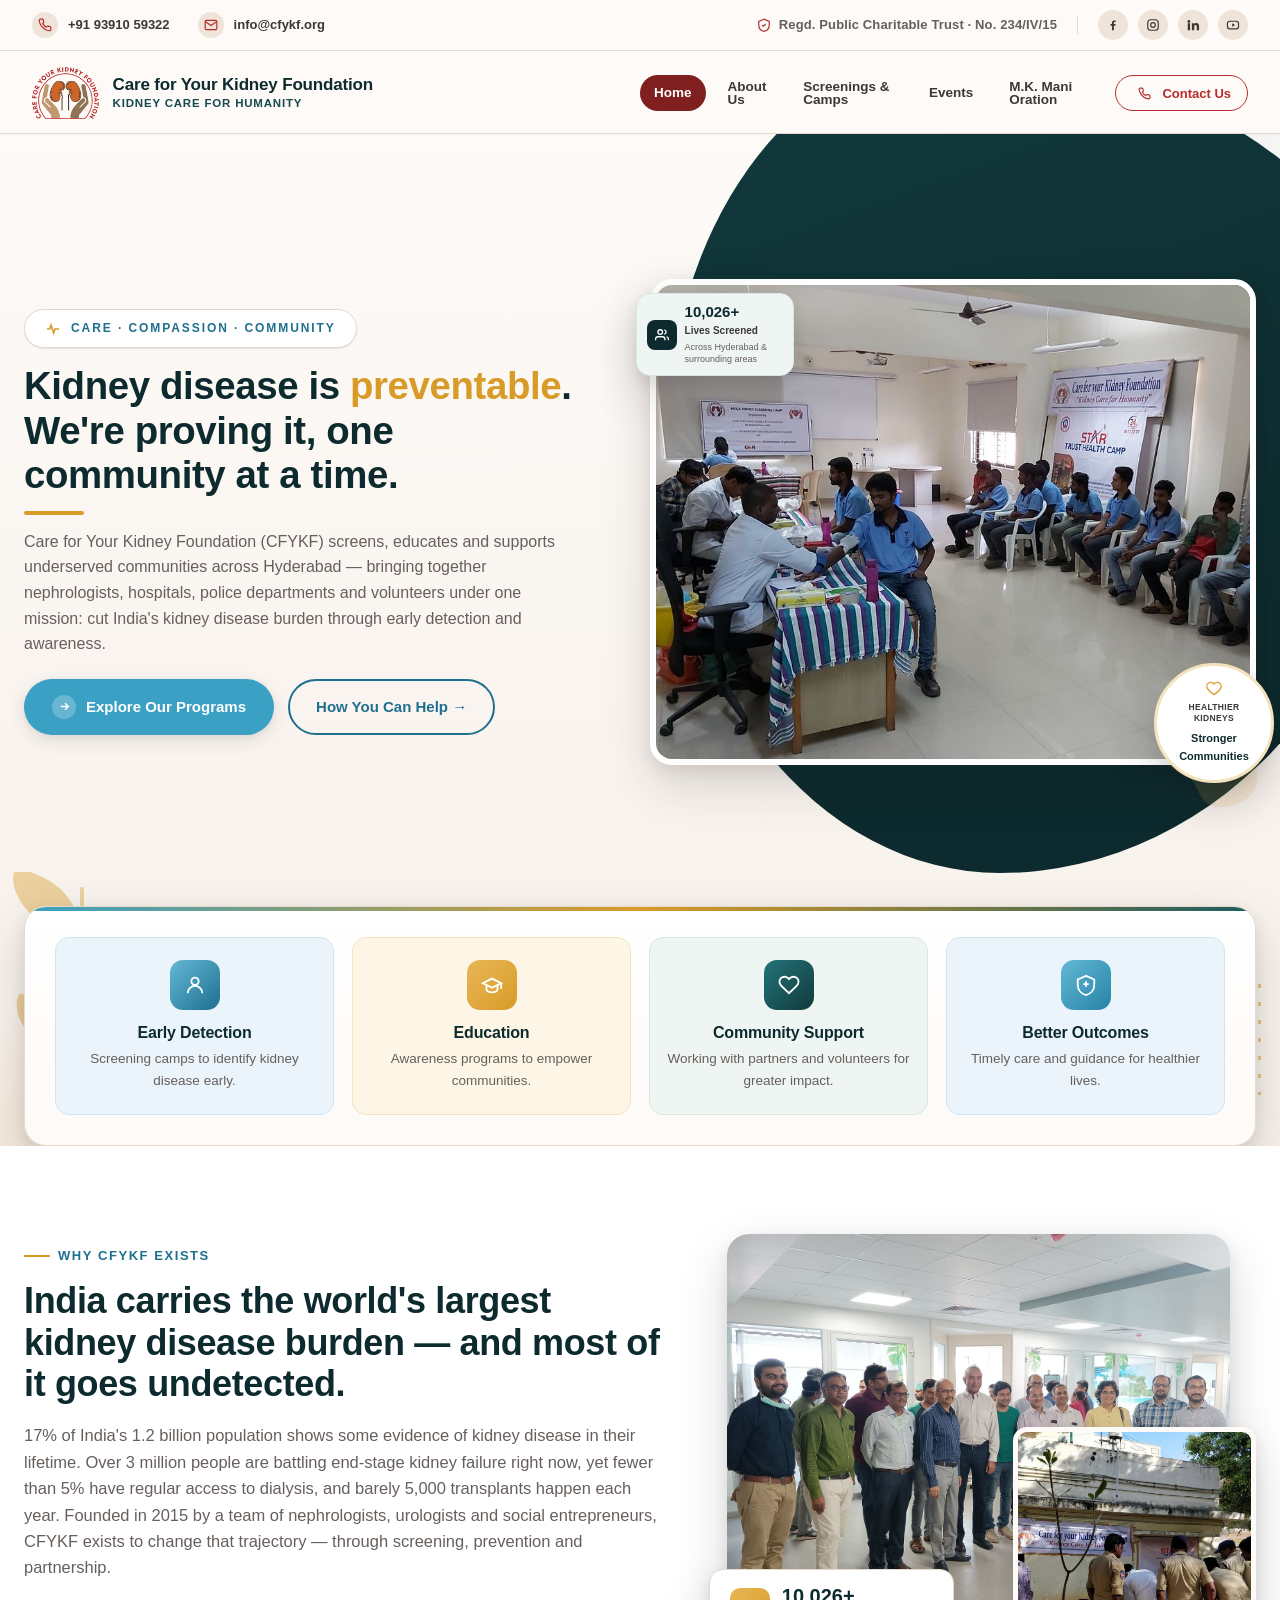
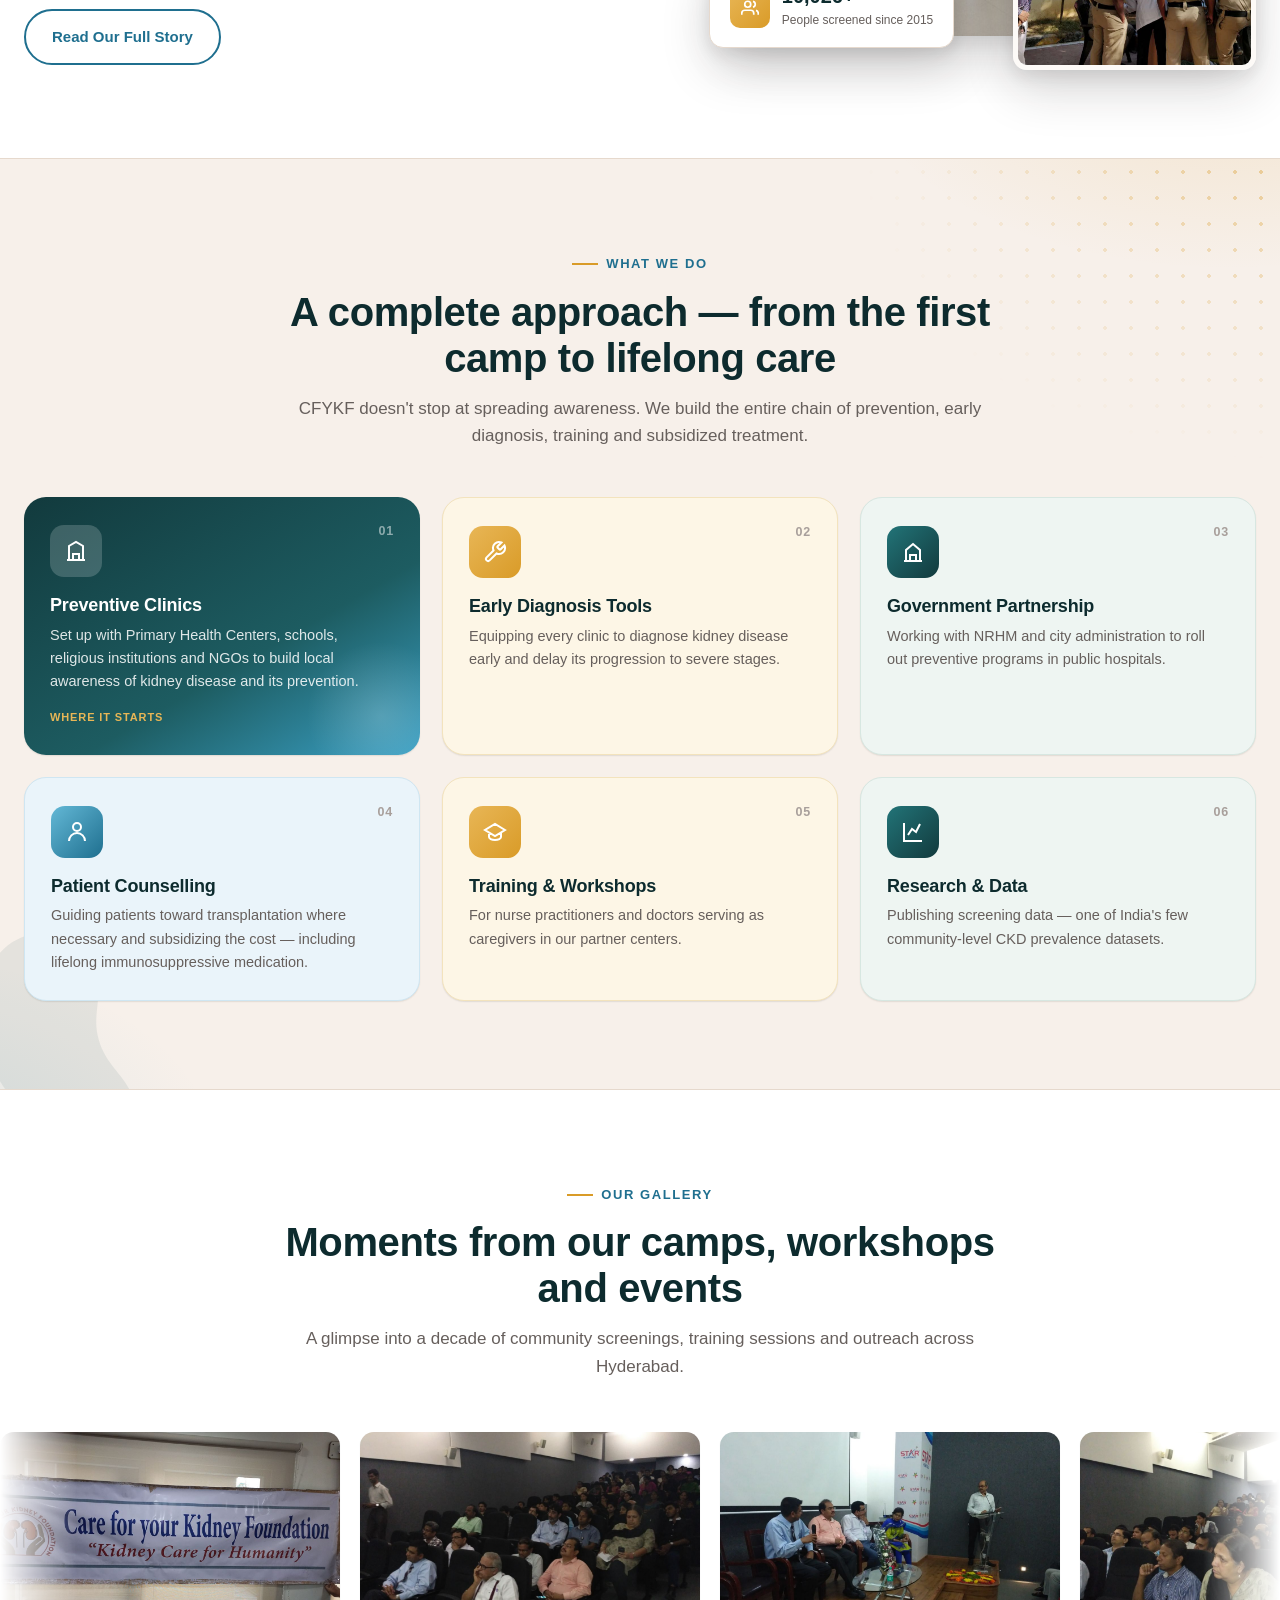
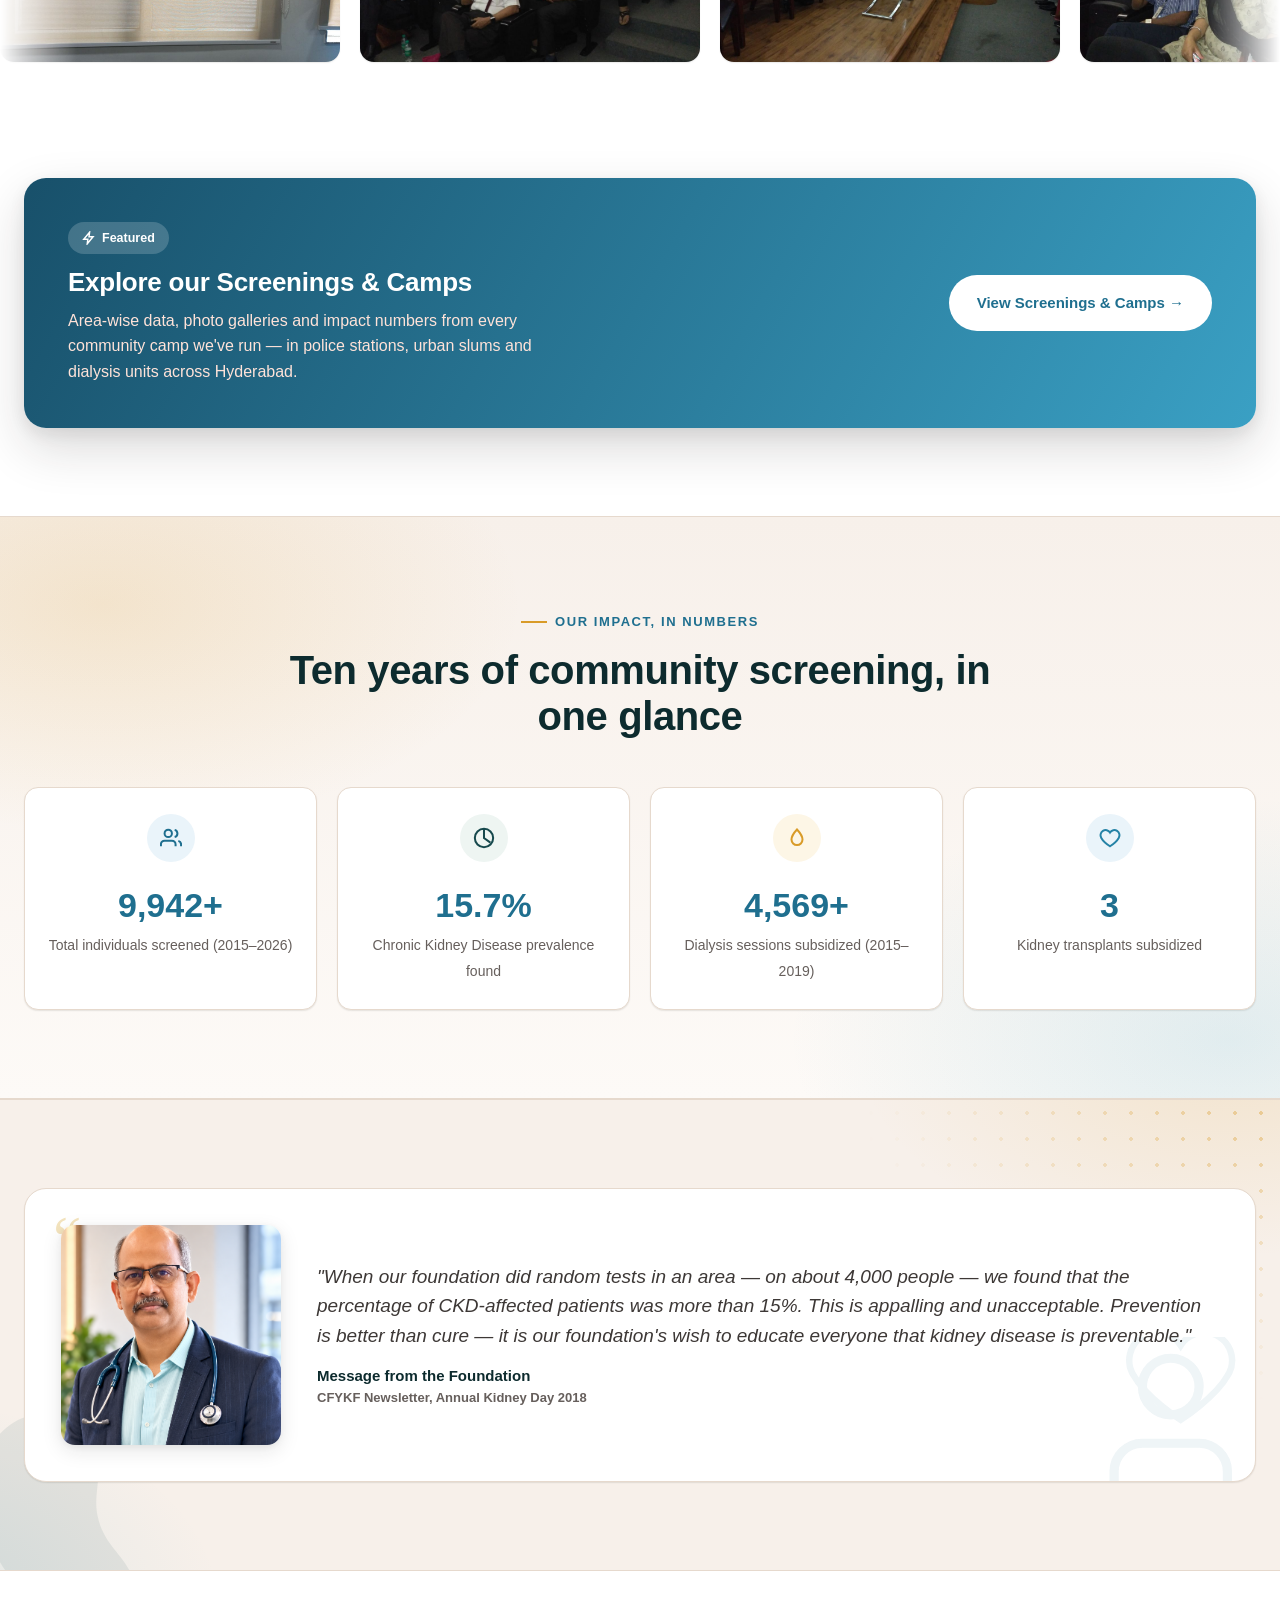
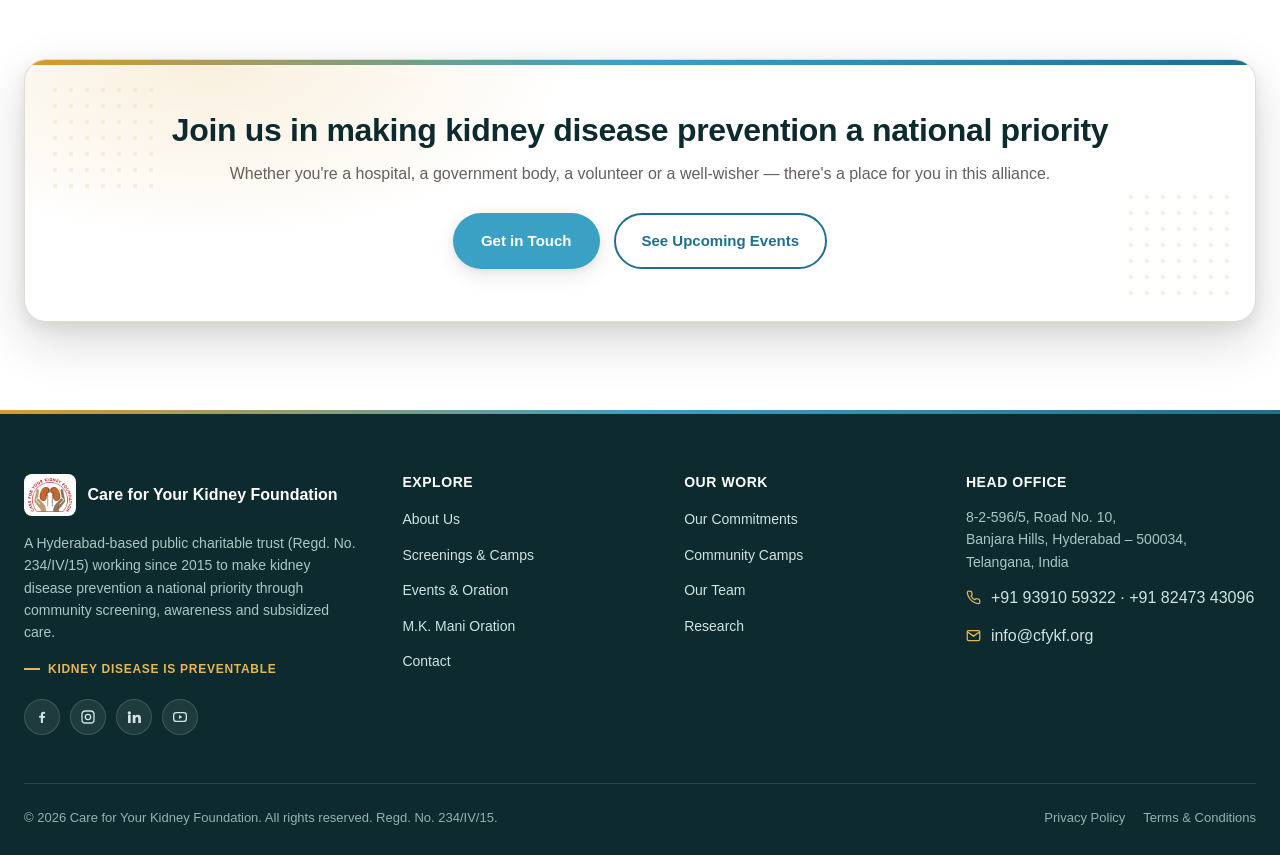
==== index.html @ 63e0041d "first commit" ====
<!doctype html>
<html lang="en">
<head>
<meta charset="UTF-8">
<meta name="viewport" content="width=device-width, initial-scale=1.0">
<title>Care for Your Kidney Foundation | Kidney Care for Humanity</title>
<meta name="description" content="Care for Your Kidney Foundation (CFYKF) is a Hyderabad-based charitable trust working since 2015 to prevent kidney disease through community screening, awareness and subsidized treatment.">
<link rel="icon" href="assets/images/shared/logo.png">
<link rel="stylesheet" href="css/styles.css">
</head>
<body>

<div class="header-topbar">
  <div class="topbar-wrap">
    <div class="htb-contacts">
      <a href="tel:+919391059322"><span class="htb-ic"><svg viewBox="0 0 24 24" fill="none" stroke="currentColor" stroke-width="2"><path d="M22 16.9v3a2 2 0 0 1-2.2 2 19.8 19.8 0 0 1-8.6-3.1 19.5 19.5 0 0 1-6-6 19.8 19.8 0 0 1-3.1-8.6A2 2 0 0 1 4.1 2h3a2 2 0 0 1 2 1.7c.1.9.3 1.8.6 2.7a2 2 0 0 1-.5 2.1L8 9.7a16 16 0 0 0 6 6l1.2-1.2a2 2 0 0 1 2.1-.5c.9.3 1.8.5 2.7.6a2 2 0 0 1 1.7 2Z"/></svg></span><span>+91 93910 59322</span></a>
      <a href="mailto:info@cfykf.org"><span class="htb-ic"><svg viewBox="0 0 24 24" fill="none" stroke="currentColor" stroke-width="2"><rect x="2" y="4" width="20" height="16" rx="2"/><path d="m22 6-10 7L2 6"/></svg></span><span>info@cfykf.org</span></a>
    </div>
    <div class="htb-right">
      <span class="htb-badge"><svg viewBox="0 0 24 24" fill="none" stroke="currentColor" stroke-width="2"><path d="M12 2 3 6v6c0 5.5 3.8 9.7 9 11 5.2-1.3 9-5.5 9-11V6l-9-4Z"/><path d="m9 12 2 2 4-4"/></svg>Regd. Public Charitable Trust · No. 234/IV/15</span>
      <div class="htb-divider"></div>
      <div class="htb-social">
        <a href="#" aria-label="Facebook"><svg viewBox="0 0 24 24" fill="currentColor"><path d="M13.5 21v-7.6h2.6l.4-3h-3v-1.9c0-.87.24-1.46 1.5-1.46h1.6V4.35A21 21 0 0 0 14 4.2c-2.2 0-3.7 1.34-3.7 3.8v2.1H7.7v3h2.6V21h3.2Z"/></svg></a>
        <a href="#" aria-label="Instagram"><svg viewBox="0 0 24 24" fill="none" stroke="currentColor" stroke-width="2"><rect x="3" y="3" width="18" height="18" rx="5"/><circle cx="12" cy="12" r="4"/><path d="M17.5 6.5h.01"/></svg></a>
        <a href="#" aria-label="LinkedIn"><svg viewBox="0 0 24 24" fill="currentColor"><path d="M4.98 3.5a2.5 2.5 0 1 0 0 5 2.5 2.5 0 0 0 0-5ZM3 9h4v12H3zM10 9h3.8v1.7h.05c.53-1 1.83-2 3.77-2 4.03 0 4.78 2.5 4.78 5.8V21h-4v-5.9c0-1.4 0-3.2-1.97-3.2s-2.27 1.5-2.27 3.1V21h-4z"/></svg></a>
        <a href="#" aria-label="YouTube"><svg viewBox="0 0 24 24" fill="none" stroke="currentColor" stroke-width="2"><rect x="2.5" y="5.5" width="19" height="13" rx="4"/><path d="m10.5 9 5 3-5 3Z" fill="currentColor" stroke="none"/></svg></a>
      </div>
    </div>
  </div>
</div>

<header class="site-header">
  <div class="nav-wrap">
    <a href="index.html" class="brand">
      <img src="assets/images/shared/logo.png" alt="Care for Your Kidney Foundation logo">
      <div class="brand-text"><strong class="brand-full">Care for Your Kidney Foundation</strong><strong class="brand-short">CFYKF</strong><span>Kidney Care for Humanity</span></div>
    </a>
    <div class="nav-menu">
      <nav class="nav-links">
        <a href="index.html" class="active"><svg class="nl-ic" viewBox="0 0 24 24" fill="none" stroke="currentColor" stroke-width="2"><path d="M3 10.5 12 3l9 7.5"/><path d="M5 9.5V20a1 1 0 0 0 1 1h4v-6h4v6h4a1 1 0 0 0 1-1V9.5"/></svg>Home</a>
        <a href="about.html"><svg class="nl-ic" viewBox="0 0 24 24" fill="none" stroke="currentColor" stroke-width="2"><circle cx="12" cy="8" r="4"/><path d="M4 21c0-4.4 3.6-8 8-8s8 3.6 8 8"/></svg>About Us</a>
        <a href="screenings.html"><svg class="nl-ic" viewBox="0 0 24 24" fill="none" stroke="currentColor" stroke-width="2"><path d="M20.8 4.6a5.5 5.5 0 0 0-7.8 0L12 5.6l-1-1a5.5 5.5 0 0 0-7.8 7.8l1 1L12 21l7.8-7.6 1-1a5.5 5.5 0 0 0 0-7.8Z"/></svg>Screenings &amp; Camps</a>
        <a href="events.html"><svg class="nl-ic" viewBox="0 0 24 24" fill="none" stroke="currentColor" stroke-width="2"><rect x="3" y="4.5" width="18" height="17" rx="2"/><path d="M16 2.5v4M8 2.5v4M3 10h18"/></svg>Events</a>
        <a href="honour-oration.html"><svg class="nl-ic" viewBox="0 0 24 24" fill="none" stroke="currentColor" stroke-width="2"><circle cx="12" cy="8" r="6"/><path d="M8.5 13.5 7 22l5-3 5 3-1.5-8.5"/></svg>M.K. Mani Oration</a>
      <a href="contact.html" class="nav-contact-link"><svg class="nl-ic" viewBox="0 0 24 24" fill="none" stroke="currentColor" stroke-width="2"><path d="M22 16.9v3a2 2 0 0 1-2.2 2 19.8 19.8 0 0 1-8.6-3.1 19.5 19.5 0 0 1-6-6 19.8 19.8 0 0 1-3.1-8.6A2 2 0 0 1 4.1 2h3a2 2 0 0 1 2 1.7c.1.9.3 1.8.6 2.7a2 2 0 0 1-.5 2.1L8 9.7a16 16 0 0 0 6 6l1.2-1.2a2 2 0 0 1 2.1-.5c.9.3 1.8.5 2.7.6a2 2 0 0 1 1.7 2Z"/></svg>Contact Us</a>
            
        <div class="nav-links-contact">
          <a href="tel:+919391059322" class="nlc-item">
            <span class="nlc-ic"><svg viewBox="0 0 24 24" fill="none" stroke="currentColor" stroke-width="2"><path d="M22 16.9v3a2 2 0 0 1-2.2 2 19.8 19.8 0 0 1-8.6-3.1 19.5 19.5 0 0 1-6-6 19.8 19.8 0 0 1-3.1-8.6A2 2 0 0 1 4.1 2h3a2 2 0 0 1 2 1.7c.1.9.3 1.8.6 2.7a2 2 0 0 1-.5 2.1L8 9.7a16 16 0 0 0 6 6l1.2-1.2a2 2 0 0 1 2.1-.5c.9.3 1.8.5 2.7.6a2 2 0 0 1 1.7 2Z"/></svg></span>
            <div><b>Call Us</b><span>+91 93910 59322</span></div>
          </a>
          <a href="mailto:info@cfykf.org" class="nlc-item">
            <span class="nlc-ic"><svg viewBox="0 0 24 24" fill="none" stroke="currentColor" stroke-width="2"><rect x="2" y="4" width="20" height="16" rx="2"/><path d="m22 6-10 7L2 6"/></svg></span>
            <div><b>Email Us</b><span>info@cfykf.org</span></div>
          </a>
        </div>
      </nav>
      <div class="nav-cta">
        <a href="contact.html" class="btn btn-outline nav-contact-btn"><span class="btn-ic"><svg viewBox="0 0 24 24" fill="none" stroke="currentColor" stroke-width="2.2"><path d="M22 16.9v3a2 2 0 0 1-2.2 2 19.8 19.8 0 0 1-8.6-3.1 19.5 19.5 0 0 1-6-6 19.8 19.8 0 0 1-3.1-8.6A2 2 0 0 1 4.1 2h3a2 2 0 0 1 2 1.7c.1.9.3 1.8.6 2.7a2 2 0 0 1-.5 2.1L8 9.7a16 16 0 0 0 6 6l1.2-1.2a2 2 0 0 1 2.1-.5c.9.3 1.8.5 2.7.6a2 2 0 0 1 1.7 2Z"/></svg></span>Contact Us</a>
        <button class="nav-toggle" aria-label="Menu" aria-expanded="false"><span></span><span></span><span></span></button>
      </div>
    </div>
  </div>
</header>

<section class="hero2">
  <div class="hero2-blob" aria-hidden="true">
    <svg class="kidney-wm" viewBox="0 0 24 24" fill="currentColor"><path d="M9 21c-3-1-5-4.5-5-9 0-5 3-8 6-8s5 2 5 5c0 2-1 3-1 5 0 3 2 4 2 7 0 2-2 3-4 3s-2-2-3-3Z"/></svg>
  </div>
  <div class="hero2-dots dots-bottom" aria-hidden="true"></div>
  <svg class="hero2-leaf" viewBox="0 0 100 160" fill="none" stroke="currentColor" stroke-width="2" aria-hidden="true">
    <path d="M50 155 C50 105 50 60 50 8"/>
    <path d="M50 38 C20 28 10 8 15 -2 C40 3 50 18 50 38Z" fill="currentColor" stroke="none"/>
    <path d="M50 68 C80 58 90 38 85 28 C60 33 50 48 50 68Z" fill="currentColor" stroke="none"/>
    <path d="M50 100 C20 92 12 74 17 64 C42 68 50 82 50 100Z" fill="currentColor" stroke="none"/>
  </svg>
  <div class="container">
    <div class="hero2-grid reveal">
      <div>
        <span class="hero-badge-light"><svg class="hbl-ic" viewBox="0 0 24 24" fill="none" stroke="currentColor" stroke-width="2.4"><path d="M3 12h4l2-6 4 12 2-6h6"/></svg>Care · Compassion · Community</span>
        <h1>Kidney disease is <em>preventable</em>. We're proving it, one community at a time.</h1>
        <span class="h1-accent"></span>
        <p class="lead">Care for Your Kidney Foundation (CFYKF) screens, educates and supports underserved communities across Hyderabad — bringing together nephrologists, hospitals, police departments and volunteers under one mission: cut India's kidney disease burden through early detection and awareness.</p>
        <div class="hero-actions">
          <a href="about.html" class="btn btn-primary"><span class="btn-ic"><svg viewBox="0 0 24 24" fill="none" stroke="currentColor" stroke-width="2.6"><path d="M5 12h14M13 6l6 6-6 6"/></svg></span>Explore Our Programs</a>
          <a href="screenings.html" class="btn btn-outline">How You Can Help →</a>
        </div>
      </div>
      <div class="hero2-photo-wrap">
        <div class="hero2-photo" data-fade-slider>
          <img class="fade-slide active" src="assets/images/screenings_tab-police/camp-police-07.jpg" alt="Dr. Rajasekara Chakravarthi at a CFYKF police station screening camp">
          <img class="fade-slide" src="assets/images/screenings_tab-public/camp-public-01.jpg" alt="Participants queued at a CFYKF mega kidney screening camp">
          <img class="fade-slide" src="assets/images/screenings_tab-police/camp-police-08.jpg" alt="Dr. Rajasekara Chakravarthi at a CFYKF police station screening camp">
          <!-- <img class="fade-slide" src="assets/images/index_hero/chakravarthi-conclave-podium.jpg" alt="Dr. Rajasekara Chakravarthi speaking at a dialysis learning conclave"> -->
          <img class="fade-slide" src="assets/images/screenings_tab-police/camp-police-09.jpg" alt="CFYKF kidney screening camp for police personnel">
          <img class="fade-slide" src="assets/images/screenings_tab-dialysis/camp-dialysis-08.jpg" alt="Dr. Rajasekara Chakravarthi leading a CFYKF patient education session">
          <img class="fade-slide" src="assets/images/screenings_tab-police/camp-police-05.jpg" alt="CFYKF kidney screening camp at a Hyderabad police station">
          <img class="fade-slide" src="assets/images/index_hero/chakravarthi-conclave-felicitation.jpg" alt="Dr. Rajasekara Chakravarthi being felicitated at a dialysis learning conclave">
          <img class="fade-slide" src="assets/images/about_team/Chakravarthi_Image.png" alt="Dr. Rajasekara Chakravarthi addressing guests from the CFYKF welcome podium">
          <img class="fade-slide" src="assets/images/about_team/cfykf.png" alt="Care for Your Kidney Foundation branding on stage, “Kidney Care for Humanity”">
          <img class="fade-slide" src="assets/images/screenings_tab-public/program-screening-1.jpg" alt="Blood sample collection at a CFYKF screening camp">
          <img class="fade-slide" src="assets/images/index_hero/screrning_1.png" alt="Blood sample collection at a CFYKF screening camp">
        
        </div>
        <div class="hero-photo-stat tint">
          <div class="ico"><svg viewBox="0 0 24 24" fill="none" stroke="currentColor" stroke-width="2.2"><path d="M17 21v-2a4 4 0 0 0-4-4H5a4 4 0 0 0-4 4v2"/><circle cx="9" cy="7" r="4"/><path d="M23 21v-2a4 4 0 0 0-3-3.87M16 3.13a4 4 0 0 1 0 7.75"/></svg></div>
          <div>
            <b data-count="10026" data-suffix="+">10,026+</b>
            <span>Lives Screened</span>
            <small>Across Hyderabad &amp; surrounding areas</small>
          </div>
        </div>
        <div class="hero-photo-badge boxed">
          <svg viewBox="0 0 24 24" fill="none" stroke="currentColor" stroke-width="1.8"><path d="M12 21s-7-4.5-9.5-9A5.5 5.5 0 0 1 12 6a5.5 5.5 0 0 1 9.5 6c-2.5 4.5-9.5 9-9.5 9Z"/></svg>
          <span>Healthier Kidneys</span>
          <strong>Stronger Communities</strong>
        </div>
      </div>
    </div>
    <div class="hero-feature-panel reveal">
      <div class="hfp-item tint-rose">
        <div class="ic wash-a"><svg viewBox="0 0 24 24" fill="none" stroke="currentColor" stroke-width="2"><circle cx="12" cy="8" r="4"/><path d="M4 21c0-4.4 3.6-8 8-8s8 3.6 8 8"/></svg></div>
        <h4>Early Detection</h4>
        <p>Screening camps to identify kidney disease early.</p>
      </div>
      <div class="hfp-item tint-gold">
        <div class="ic wash-b"><svg viewBox="0 0 24 24" fill="none" stroke="currentColor" stroke-width="2"><path d="M22 10 12 5 2 10l10 5 10-5Z"/><path d="M6 12v5c0 1.5 2.5 3 6 3s6-1.5 6-3v-5M22 10v6"/></svg></div>
        <h4>Education</h4>
        <p>Awareness programs to empower communities.</p>
      </div>
      <div class="hfp-item tint-sage">
        <div class="ic wash-c"><svg viewBox="0 0 24 24" fill="none" stroke="currentColor" stroke-width="2"><path d="M20.8 4.6a5.5 5.5 0 0 0-7.8 0L12 5.6l-1-1a5.5 5.5 0 0 0-7.8 7.8l1 1L12 21l7.8-7.6 1-1a5.5 5.5 0 0 0 0-7.8Z"/></svg></div>
        <h4>Community Support</h4>
        <p>Working with partners and volunteers for greater impact.</p>
      </div>
      <div class="hfp-item tint-rose">
        <div class="ic wash-d"><svg viewBox="0 0 24 24" fill="none" stroke="currentColor" stroke-width="2"><path d="M12 2 3 6v6c0 5.5 3.8 9.7 9 11 5.2-1.3 9-5.5 9-11V6l-9-4Z"/><path d="M12 8v6M9 11h6"/></svg></div>
        <h4>Better Outcomes</h4>
        <p>Timely care and guidance for healthier lives.</p>
      </div>
    </div>
  </div>
</section>

<section class="bg-paper">
  <div class="container">
    <div class="two-col reveal">
      <div>
        <div class="eyebrow">Why CFYKF exists</div>
        <h2 style="font-size:clamp(26px,3.2vw,36px);color:var(--teal-900);">India carries the world's largest kidney disease burden — and most of it goes undetected.</h2>
        <p style="margin-top:18px;font-size:16.5px;color:var(--ink-500);">17% of India's 1.2 billion population shows some evidence of kidney disease in their lifetime. Over 3 million people are battling end-stage kidney failure right now, yet fewer than 5% have regular access to dialysis, and barely 5,000 transplants happen each year. Founded in 2015 by a team of nephrologists, urologists and social entrepreneurs, CFYKF exists to change that trajectory — through screening, prevention and partnership.</p>
        <div class="hero-actions" style="margin-top:28px;">
          <a href="about.html" class="btn btn-outline">Read Our Full Story</a>
        </div>
      </div>
      <div class="image-stack">
        <div class="is-main"><img src="assets/images/index_about-preview/about-team.jpg" alt="CFYKF trustees, doctors and program staff"></div>
        <div class="is-accent"><img src="assets/images/screenings_tab-public/program-screening-2.jpg" alt="Community screening in progress"></div>
        <div class="is-badge">
          <div class="ico"><svg width="18" height="18" viewBox="0 0 24 24" fill="none" stroke="currentColor" stroke-width="2.3"><path d="M17 21v-2a4 4 0 0 0-4-4H5a4 4 0 0 0-4 4v2"/><circle cx="9" cy="7" r="4"/><path d="M23 21v-2a4 4 0 0 0-3-3.87M16 3.13a4 4 0 0 1 0 7.75"/></svg></div>
          <div><b>10,026+</b><span>People screened since 2015</span></div>
        </div>
      </div>
    </div>
  </div>
</section>

<section class="bg-tint">
  <div class="container">
    <div class="section-head center reveal">
      <div class="eyebrow" style="justify-content:center;">What we do</div>
      <h2>A complete approach — from the first camp to lifelong care</h2>
      <p>CFYKF doesn't stop at spreading awareness. We build the entire chain of prevention, early diagnosis, training and subsidized treatment.</p>
    </div>
    <div class="approach-grid reveal">
      <div class="ap-card featured">
        <span class="ap-num">01</span>
        <div class="icon"><svg viewBox="0 0 24 24" fill="none" stroke="currentColor" stroke-width="2"><path d="M3 21h18M5 21V7l7-4 7 4v14M9 21v-6h6v6"/></svg></div>
        <h3>Preventive Clinics</h3>
        <p>Set up with Primary Health Centers, schools, religious institutions and NGOs to build local awareness of kidney disease and its prevention.</p>
        <span class="ap-tag">Where it starts</span>
      </div>
      <div class="ap-card tint-gold">
        <span class="ap-num">02</span>
        <div class="icon"><svg viewBox="0 0 24 24" fill="none" stroke="currentColor" stroke-width="2"><path d="M14.7 6.3a1 1 0 0 0 0 1.4l1.6 1.6a1 1 0 0 0 1.4 0l3.77-3.77a6 6 0 0 1-7.94 7.94l-6.91 6.91a2.12 2.12 0 0 1-3-3l6.91-6.91a6 6 0 0 1 7.94-7.94Z"/></svg></div>
        <h3>Early Diagnosis Tools</h3>
        <p>Equipping every clinic to diagnose kidney disease early and delay its progression to severe stages.</p>
      </div>
      <div class="ap-card tint-sage">
        <span class="ap-num">03</span>
        <div class="icon"><svg viewBox="0 0 24 24" fill="none" stroke="currentColor" stroke-width="2"><path d="M3 21h18M5 21V10l7-6 7 6v11M9 21v-6h6v6"/></svg></div>
        <h3>Government Partnership</h3>
        <p>Working with NRHM and city administration to roll out preventive programs in public hospitals.</p>
      </div>
      <div class="ap-card tint-rose">
        <span class="ap-num">04</span>
        <div class="icon"><svg viewBox="0 0 24 24" fill="none" stroke="currentColor" stroke-width="2"><path d="M20 21a8 8 0 1 0-16 0M12 11a4 4 0 1 0 0-8 4 4 0 0 0 0 8Z"/></svg></div>
        <h3>Patient Counselling</h3>
        <p>Guiding patients toward transplantation where necessary and subsidizing the cost — including lifelong immunosuppressive medication.</p>
      </div>
      <div class="ap-card tint-gold">
        <span class="ap-num">05</span>
        <div class="icon"><svg viewBox="0 0 24 24" fill="none" stroke="currentColor" stroke-width="2"><path d="m22 10-10-6L2 10l10 6 10-6Z M6 12v5c0 1.5 2.5 3 6 3s6-1.5 6-3v-5"/></svg></div>
        <h3>Training &amp; Workshops</h3>
        <p>For nurse practitioners and doctors serving as caregivers in our partner centers.</p>
      </div>
      <div class="ap-card tint-sage">
        <span class="ap-num">06</span>
        <div class="icon"><svg viewBox="0 0 24 24" fill="none" stroke="currentColor" stroke-width="2"><path d="M3 3v18h18M7 15l4-6 4 3 4-8"/></svg></div>
        <h3>Research &amp; Data</h3>
        <p>Publishing screening data — one of India's few community-level CKD prevalence datasets.</p>
      </div>
    </div>
  </div>
</section>

<section class="bg-paper gallery-marquee-section">
  <div class="container reveal">
    <div class="section-head center">
      <div class="eyebrow" style="justify-content:center;">Our gallery</div>
      <h2>Moments from our camps, workshops and events</h2>
      <p>A glimpse into a decade of community screenings, training sessions and outreach across Hyderabad.</p>
    </div>
  </div>
  <div class="gallery-marquee" aria-label="Photo gallery">
    <div class="gallery-track">
      <a href="assets/images/index_gallery/gallery-01.jpg" data-lightbox><img src="assets/images/index_gallery/gallery-01.jpg" alt="CFYKF community outreach moment" loading="lazy"></a>
      <a href="assets/images/index_gallery/gallery-02.jpg" data-lightbox><img src="assets/images/index_gallery/gallery-02.jpg" alt="CFYKF community outreach moment" loading="lazy"></a>
      <a href="assets/images/index_gallery/gallery-03.jpg" data-lightbox><img src="assets/images/index_gallery/gallery-03.jpg" alt="CFYKF community outreach moment" loading="lazy"></a>
      <a href="assets/images/index_gallery/gallery-04.jpg" data-lightbox><img src="assets/images/index_gallery/gallery-04.jpg" alt="CFYKF community outreach moment" loading="lazy"></a>
      <!-- <a href="assets/images/index_gallery/gallery-05.jpg" data-lightbox><img src="assets/images/index_gallery/gallery-05.jpg" alt="CFYKF community outreach moment" loading="lazy"></a> -->
      <a href="assets/images/index_gallery/gallery-06.jpg" data-lightbox><img src="assets/images/index_gallery/gallery-06.jpg" alt="CFYKF community outreach moment" loading="lazy"></a>
      <a href="assets/images/index_gallery/gallery-07.jpg" data-lightbox><img src="assets/images/index_gallery/gallery-07.jpg" alt="CFYKF community outreach moment" loading="lazy"></a>
      <a href="assets/images/index_gallery/gallery-08.jpg" data-lightbox><img src="assets/images/index_gallery/gallery-08.jpg" alt="CFYKF community outreach moment" loading="lazy"></a>
      <a href="assets/images/index_gallery/gallery-09.jpg" data-lightbox><img src="assets/images/index_gallery/gallery-09.jpg" alt="CFYKF community outreach moment" loading="lazy"></a>
      <!-- <a href="assets/images/index_gallery/gallery-10.jpg" data-lightbox><img src="assets/images/index_gallery/gallery-10.jpg" alt="CFYKF community outreach moment" loading="lazy"></a> -->
      <a href="assets/images/index_gallery/gallery-11.jpg" data-lightbox><img src="assets/images/index_gallery/gallery-11.jpg" alt="CFYKF community outreach moment" loading="lazy"></a>
      <a href="assets/images/index_gallery/gallery-01.jpg" data-lightbox tabindex="-1" aria-hidden="true"><img src="assets/images/index_gallery/gallery-01.jpg" alt="" loading="lazy"></a>
      <a href="assets/images/index_gallery/gallery-02.jpg" data-lightbox tabindex="-1" aria-hidden="true"><img src="assets/images/index_gallery/gallery-02.jpg" alt="" loading="lazy"></a>
      <a href="assets/images/index_gallery/gallery-03.jpg" data-lightbox tabindex="-1" aria-hidden="true"><img src="assets/images/index_gallery/gallery-03.jpg" alt="" loading="lazy"></a>
      <a href="assets/images/index_gallery/gallery-04.jpg" data-lightbox tabindex="-1" aria-hidden="true"><img src="assets/images/index_gallery/gallery-04.jpg" alt="" loading="lazy"></a>
      <a href="assets/images/index_gallery/gallery-05.jpg" data-lightbox tabindex="-1" aria-hidden="true"><img src="assets/images/index_gallery/gallery-05.jpg" alt="" loading="lazy"></a>
      <a href="assets/images/index_gallery/gallery-06.jpg" data-lightbox tabindex="-1" aria-hidden="true"><img src="assets/images/index_gallery/gallery-06.jpg" alt="" loading="lazy"></a>
      <a href="assets/images/index_gallery/gallery-07.jpg" data-lightbox tabindex="-1" aria-hidden="true"><img src="assets/images/index_gallery/gallery-07.jpg" alt="" loading="lazy"></a>
      <a href="assets/images/index_gallery/gallery-08.jpg" data-lightbox tabindex="-1" aria-hidden="true"><img src="assets/images/index_gallery/gallery-08.jpg" alt="" loading="lazy"></a>
      <a href="assets/images/index_gallery/gallery-09.jpg" data-lightbox tabindex="-1" aria-hidden="true"><img src="assets/images/index_gallery/gallery-09.jpg" alt="" loading="lazy"></a>
      <a href="assets/images/index_gallery/gallery-10.jpg" data-lightbox tabindex="-1" aria-hidden="true"><img src="assets/images/index_gallery/gallery-10.jpg" alt="" loading="lazy"></a>
      <a href="assets/images/index_gallery/gallery-11.jpg" data-lightbox tabindex="-1" aria-hidden="true"><img src="assets/images/index_gallery/gallery-11.jpg" alt="" loading="lazy"></a>
    </div>
  </div>
</section>

<section class="bg-paper">
  <div class="container reveal">
    <div class="highlight-panel">
      <div>
        <span class="badge-gold" style="background:rgba(255,255,255,.18);color:#fff;"><svg width="14" height="14" viewBox="0 0 24 24" fill="none" stroke="currentColor" stroke-width="2.5"><path d="M13 2 3 14h7l-1 8 10-12h-7l1-8Z"/></svg> Featured</span>
        <h3 style="margin-top:14px;">Explore our Screenings &amp; Camps</h3>
        <p>Area-wise data, photo galleries and impact numbers from every community camp we've run — in police stations, urban slums and dialysis units across Hyderabad.</p>
      </div>
      <a href="screenings.html" class="btn" style="background:#fff;color:var(--maroon-700);">View Screenings &amp; Camps →</a>
    </div>
  </div>
</section>

<section class="bg-teal">
  <div class="container">
    <div class="section-head center reveal">
      <div class="eyebrow" style="justify-content:center;">Our impact, in numbers</div>
      <h2>Ten years of community screening, in one glance</h2>
    </div>
    <div class="stat-strip reveal">
      <div class="stat-card">
        <div class="ic wash-a"><svg viewBox="0 0 24 24" fill="none" stroke="currentColor" stroke-width="2.2"><path d="M17 21v-2a4 4 0 0 0-4-4H5a4 4 0 0 0-4 4v2"/><circle cx="9" cy="7" r="4"/><path d="M23 21v-2a4 4 0 0 0-3-3.87M16 3.13a4 4 0 0 1 0 7.75"/></svg></div>
        <b data-count="10026" data-suffix="+">10,026+</b><span>Total individuals screened (2015–2026)</span>
      </div>
      <div class="stat-card">
        <div class="ic wash-c"><svg viewBox="0 0 24 24" fill="none" stroke="currentColor" stroke-width="2.2"><path d="M12 2v10l7 5"/><circle cx="12" cy="12" r="10"/></svg></div>
        <b data-count="15.8" data-decimals="1" data-suffix="%">15.8%</b><span>Chronic Kidney Disease prevalence found</span>
      </div>
      <div class="stat-card">
        <div class="ic wash-b"><svg viewBox="0 0 24 24" fill="none" stroke="currentColor" stroke-width="2.2"><path d="M12 2.7s6 6.4 6 11a6 6 0 1 1-12 0c0-4.6 6-11 6-11Z"/></svg></div>
        <b data-count="4608" data-suffix="+">4,608+</b><span>Dialysis sessions subsidized (2015–2019)</span>
      </div>
      <div class="stat-card">
        <div class="ic wash-d"><svg viewBox="0 0 24 24" fill="none" stroke="currentColor" stroke-width="2.2"><path d="M12 21s-7-4.5-9.5-9A5.5 5.5 0 0 1 12 6a5.5 5.5 0 0 1 9.5 6c-2.5 4.5-9.5 9-9.5 9Z"/></svg></div>
        <b data-count="4" data-suffix="">4</b><span>Kidney transplants subsidized</span>
      </div>
    </div>
  </div>
</section>

<section class="bg-tint">
  <div class="container reveal">
    <div class="quote-block">
      <span class="qmark">&ldquo;</span>
      <svg class="wm" viewBox="0 0 24 24" fill="none" stroke="currentColor" stroke-width="1.3"><path d="M17 21v-2a4 4 0 0 0-4-4H5a4 4 0 0 0-4 4v2"/><circle cx="9" cy="7" r="4"/><path d="M12 21s-7-4.5-9.5-9A5.5 5.5 0 0 1 12 6a5.5 5.5 0 0 1 9.5 6c-2.5 4.5-9.5 9-9.5 9Z" transform="translate(2,-3) scale(0.7)"/></svg>
      <div class="qava"><img src="assets/images/about_team/chakravarthi.png" alt="Dr. Rajasekara Chakravarthi M" style="object-position:center 20%;"></div>
      <div>
        <blockquote>"When our foundation did random tests in an area — on about 4,000 people — we found that the percentage of CKD-affected patients was more than 15%. This is appalling and unacceptable. Prevention is better than cure — it is our foundation's wish to educate everyone that kidney disease is preventable."</blockquote>
        <div class="who">Message from the Foundation <span>CFYKF Newsletter, Annual Kidney Day 2018</span></div>
      </div>
    </div>
  </div>
</section>

<section class="bg-paper">
  <div class="container reveal">
    <div class="cta-band">
      <div class="wm-dots tl"></div>
      <div class="wm-dots br"></div>
      <h2>Join us in making kidney disease prevention a national priority</h2>
      <p>Whether you're a hospital, a government body, a volunteer or a well-wisher — there's a place for you in this alliance.</p>
      <div class="hero-actions">
        <a href="contact.html" class="btn btn-primary">Get in Touch</a>
        <a href="events.html" class="btn btn-ghost">See Upcoming Events</a>
      </div>
    </div>
  </div>
</section>

<footer class="site-footer">
  <div class="container">
    <div class="footer-grid reveal">
      <div>
        <div class="footer-brand"><img src="assets/images/shared/logo.png" alt="logo"><strong>Care for Your Kidney Foundation</strong></div>
        <p>A Hyderabad-based public charitable trust (Regd. No. 234/IV/15) working since 2015 to make kidney disease prevention a national priority through community screening, awareness and subsidized care.</p>
        <div class="footer-tagline">Kidney Disease is Preventable</div>
        <div class="footer-social">
          <a href="#" aria-label="Facebook"><svg viewBox="0 0 24 24" fill="currentColor"><path d="M13.5 21v-7.6h2.6l.4-3h-3v-1.9c0-.87.24-1.46 1.5-1.46h1.6V4.35A21 21 0 0 0 14 4.2c-2.2 0-3.7 1.34-3.7 3.8v2.1H7.7v3h2.6V21h3.2Z"/></svg></a>
          <a href="#" aria-label="Instagram"><svg viewBox="0 0 24 24" fill="none" stroke="currentColor" stroke-width="2"><rect x="3" y="3" width="18" height="18" rx="5"/><circle cx="12" cy="12" r="4"/><path d="M17.5 6.5h.01"/></svg></a>
          <a href="#" aria-label="LinkedIn"><svg viewBox="0 0 24 24" fill="currentColor"><path d="M4.98 3.5a2.5 2.5 0 1 0 0 5 2.5 2.5 0 0 0 0-5ZM3 9h4v12H3zM10 9h3.8v1.7h.05c.53-1 1.83-2 3.77-2 4.03 0 4.78 2.5 4.78 5.8V21h-4v-5.9c0-1.4 0-3.2-1.97-3.2s-2.27 1.5-2.27 3.1V21h-4z"/></svg></a>
          <a href="#" aria-label="YouTube"><svg viewBox="0 0 24 24" fill="none" stroke="currentColor" stroke-width="2"><rect x="2.5" y="5.5" width="19" height="13" rx="4"/><path d="m10.5 9 5 3-5 3Z" fill="currentColor" stroke="none"/></svg></a>
        </div>
      </div>
      <div>
        <h4>Explore</h4>
        <ul>
          <li><a href="about.html">About Us</a></li>
          <li><a href="screenings.html">Screenings &amp; Camps</a></li>
          <li><a href="events.html">Events &amp; Oration</a></li>
          <li><a href="honour-oration.html">M.K. Mani Oration</a></li>
          <li><a href="contact.html">Contact</a></li>
        </ul>
      </div>
      <div>
        <h4>Our Work</h4>
        <ul>
          <li><a href="about.html#what-we-do">Our Commitments</a></li>
          <li><a href="screenings.html">Community Camps</a></li>
          <li><a href="about.html#team">Our Team</a></li>
          <li><a href="events.html#research-note">Research</a></li>
        </ul>
      </div>
      <div>
        <h4>Head Office</h4>
        <p>8-2-596/5, Road No. 10,<br>Banjara Hills, Hyderabad – 500034,<br>Telangana, India</p>
        <div class="footer-contact-row"><svg viewBox="0 0 24 24" fill="none" stroke="currentColor" stroke-width="2"><path d="M22 16.9v3a2 2 0 0 1-2.2 2 19.8 19.8 0 0 1-8.6-3.1 19.5 19.5 0 0 1-6-6 19.8 19.8 0 0 1-3.1-8.6A2 2 0 0 1 4.1 2h3a2 2 0 0 1 2 1.7c.1.9.3 1.8.6 2.7a2 2 0 0 1-.5 2.1L8 9.7a16 16 0 0 0 6 6l1.2-1.2a2 2 0 0 1 2.1-.5c.9.3 1.8.5 2.7.6a2 2 0 0 1 1.7 2Z"/></svg><span>+91 93910 59322 · +91 82473 43096</span></div>
        <div class="footer-contact-row"><svg viewBox="0 0 24 24" fill="none" stroke="currentColor" stroke-width="2"><rect x="2" y="4" width="20" height="16" rx="2"/><path d="m22 6-10 7L2 6"/></svg><span>info@cfykf.org</span></div>
      </div>
    </div>
    <div class="footer-bottom">
      <span>© 2026 Care for Your Kidney Foundation. All rights reserved. Regd. No. 234/IV/15.</span>
      <div class="fb-links">
        <a href="#">Privacy Policy</a>
        <a href="#">Terms &amp; Conditions</a>
      </div>
    </div>
  </div>
</footer>

<script src="js/main.js"></script>
</body>
</html>
---- css/styles.css ----
﻿/* ==========================================================================
   Care for Your Kidney Foundation â€” design system
   ========================================================================== */

:root{
  /* Primary accent â€” a calm sky/azure blue (deliberately not red/maroon).
     Token names kept as maroon-*/coral-* since they're referenced throughout
     this file and the HTML via var(); only the colour values changed. */
  --maroon-900:#123449;
  --maroon-800:#18506a;
  --maroon-700:#1f6f8f;
  --maroon-600:#2683a6;
  --coral-500:#3aa0c4;
  --coral-400:#63b8d6;
  --gold-500:#d99b28;
  --gold-400:#e8b656;
  --teal-900:#0d2b2e;
  --teal-800:#123a3d;
  --teal-700:#17494d;
  --teal-600:#1d5c61;
  --teal-500:#227478;
  /* Logo red/orange â€” sampled from assets/images/shared/logo.png, used for the header nav
     (active links, highlight pill, CTA buttons) */
  --brand-900:#7f1f1f;
  --brand-700:#b62c2c;
  --brand-600:#cc6528;
  --ink-900:#1c1a19;
  --ink-700:#3d3836;
  --ink-500:#665f5c;
  --ink-300:#a89f9b;
  --paper-0:#ffffff;
  --paper-50:#fdfaf7;
  --paper-100:#f7f0ea;
  --paper-200:#efe4da;
  --line:#e6d9cd;
  --wash-rose:#eaf4fa;
  --wash-rose-line:#cfe6f2;
  --wash-gold:#fdf6e6;
  --wash-gold-line:#f3e3bd;
  --wash-sage:#eef5f2;
  --wash-sage-line:#d7e7e1;
  --shadow-sm: 0 1px 2px rgba(28,26,25,.06), 0 1px 1px rgba(28,26,25,.04);
  --shadow-md: 0 6px 20px rgba(28,26,25,.10), 0 2px 6px rgba(28,26,25,.06);
  --shadow-lg: 0 20px 50px rgba(28,26,25,.16), 0 6px 16px rgba(28,26,25,.08);
  --radius-sm: 8px;
  --radius-md: 14px;
  --radius-lg: 22px;
  --font-body: -apple-system, "Segoe UI", Roboto, "Helvetica Neue", Arial, sans-serif;
  --container: 1440px;
}

*,*::before,*::after{ box-sizing:border-box; }
html{ scroll-behavior:smooth; scroll-padding-top:94px; overflow-x:hidden; }
body{
  margin:0;
  font-family:var(--font-body);
  color:var(--ink-900);
  background:var(--paper-50);
  line-height:1.6;
  -webkit-font-smoothing:antialiased;
  overflow-x:hidden;
  max-width:100vw;
}
img{ max-width:100%; display:block; }
a{ color:inherit; text-decoration:none; }
ul{ margin:0; padding:0; list-style:none; }
h1,h2,h3,h4{ margin:0; line-height:1.15; font-weight:800; letter-spacing:-.01em; }
p{ margin:0; }
.container{ width:100%; max-width:var(--container); margin:0 auto; padding:0 24px; }

section{ padding:88px 0; }
@media (max-width:768px){ section{ padding:56px 0; } }

.eyebrow{
  display:inline-flex; align-items:center; gap:8px;
  font-size:13px; font-weight:800; letter-spacing:.12em; text-transform:uppercase;
  color:var(--maroon-700);
  margin-bottom:14px;
}
.eyebrow::before{
  content:""; width:26px; height:2px; background:var(--gold-500); display:inline-block;
}
.section-head{ max-width:720px; margin-bottom:48px; }
.section-head h2{ font-size:clamp(28px,3.4vw,40px); color:var(--teal-900); }
.section-head p{ margin-top:14px; font-size:17px; color:var(--ink-500); }
.section-head.center{ margin-left:auto; margin-right:auto; text-align:center; }

.section-head-row{ display:flex; align-items:flex-end; justify-content:space-between; gap:32px; }
.section-head-row .section-head{ margin-bottom:0; }
.section-icon{ flex-shrink:0; }
@media (max-width:820px){ .section-icon{ display:none; } }

/* ---------- hero photo decoration (dashed ring + blob + squiggle) ---------- */
.hero-photo-wrap{ position:relative; }
.hero-photo-wrap::before{
  content:""; position:absolute; left:-28px; top:-24px; width:74%; height:74%;
  background:var(--wash-sage); border-radius:44% 56% 52% 48% / 48% 44% 56% 52%; z-index:0;
}
.hero-photo-wrap::after{
  content:""; position:absolute; right:-22px; top:-20px; width:110px; height:110px;
  border:1.5px dashed var(--teal-600); border-radius:50%; z-index:0;
}
.hero-photo-wrap .squiggle{ position:absolute; right:-16px; top:60px; z-index:0; pointer-events:none; }
.hero-photo-wrap .image-stack{ position:relative; z-index:1; }

/* ---------- contact hero photo: compact tilted showcase frame ---------- */
.hero2-photo.image-stack{
  max-width:480px; aspect-ratio:4/3.2; margin-left:auto; border-width:5px;
  box-shadow:14px 14px 0 var(--gold-500), var(--shadow-lg);
  transition:transform .35s ease, box-shadow .35s ease;
}
.hero2-photo.image-stack:hover{
  transform:translateY(-4px);
  box-shadow:8px 8px 0 var(--gold-500), var(--shadow-lg);
}
.hero-photo-wrap .hero-photo-chip{
  position:absolute; left:-20px; bottom:18px; z-index:2;
  background:#fff; border:1px solid var(--line); border-radius:var(--radius-md);
  box-shadow:var(--shadow-lg); padding:12px 18px 12px 14px; display:flex; align-items:center; gap:12px;
}
.hero-photo-chip .ico{
  width:36px; height:36px; border-radius:10px; flex-shrink:0; background:var(--teal-900); color:#fff;
  display:flex; align-items:center; justify-content:center;
}
.hero-photo-chip .ico svg{ width:17px; height:17px; }
.hero-photo-chip b{ display:block; font-size:13px; font-weight:800; color:var(--teal-900); line-height:1.2; }
.hero-photo-chip span{ display:block; font-size:11px; color:var(--ink-500); margin-top:1px; }
@media (max-width:900px){
  .hero2-photo.image-stack{ margin:0 auto; transform:none; box-shadow:var(--shadow-lg); }
  .hero-photo-chip{ left:12px; bottom:-16px; }
}
@media (max-width:900px){ .hero-photo-wrap::before,.hero-photo-wrap::after,.hero-photo-wrap .squiggle{ display:none; } }

.bg-paper{ background:var(--paper-0); }

/* Warm "paper" band â€” soft corner glows, a faint dot-grid and a kidney
   watermark instead of a flat tint, so alternating sections read as
   designed rather than just a color swap. */
.bg-tint{
  position:relative; overflow:hidden; isolation:isolate;
  background:
    radial-gradient(620px 340px at 96% -10%, rgba(217,155,40,.15), transparent 60%),
    radial-gradient(560px 360px at -8% 108%, rgba(58,160,196,.13), transparent 58%),
    var(--paper-100);
  border-top:1px solid var(--line); border-bottom:1px solid var(--line);
}
.bg-tint::before{
  content:""; position:absolute; inset:0; z-index:0; pointer-events:none;
  background-image:radial-gradient(var(--gold-500) 1.6px, transparent 1.6px);
  background-size:26px 26px;
  -webkit-mask-image:radial-gradient(580px 420px at 100% 0%, #000 0%, transparent 72%);
          mask-image:radial-gradient(580px 420px at 100% 0%, #000 0%, transparent 72%);
  opacity:.4;
}
.bg-tint::after{
  content:""; position:absolute; left:-64px; bottom:-64px; width:270px; height:270px; z-index:0; pointer-events:none;
  color:var(--teal-700); opacity:.08; background-color:currentColor; transform:rotate(-12deg);
  -webkit-mask:url("data:image/svg+xml,%3Csvg xmlns='http://www.w3.org/2000/svg' viewBox='0 0 24 24'%3E%3Cpath d='M9 21c-3-1-5-4.5-5-9 0-5 3-8 6-8s5 2 5 5c0 2-1 3-1 5 0 3 2 4 2 7 0 2-2 3-4 3s-2-2-3-3Z'/%3E%3C/svg%3E") center/contain no-repeat;
          mask:url("data:image/svg+xml,%3Csvg xmlns='http://www.w3.org/2000/svg' viewBox='0 0 24 24'%3E%3Cpath d='M9 21c-3-1-5-4.5-5-9 0-5 3-8 6-8s5 2 5 5c0 2-1 3-1 5 0 3 2 4 2 7 0 2-2 3-4 3s-2-2-3-3Z'/%3E%3C/svg%3E") center/contain no-repeat;
}
.bg-tint > .container{ position:relative; z-index:1; }
@media (max-width:640px){ .bg-tint::after{ opacity:.05; } }

/* Premium light "showcase" band â€” used for impact numbers and closing CTAs.
   Warm gradient wash + gold glow instead of a flat dark block, so pages
   don't stack multiple heavy dark sections on top of each other. */
.bg-teal{
  position:relative; overflow:hidden;
  background:
    radial-gradient(700px 380px at 8% 15%, rgba(217,155,40,.16), transparent 60%),
    radial-gradient(760px 420px at 96% 90%, rgba(58,160,196,.14), transparent 58%),
    linear-gradient(180deg, var(--paper-100) 0%, var(--paper-50) 100%);
  color:var(--ink-900);
  border-top:1px solid var(--line); border-bottom:1px solid var(--line);
}
.bg-teal .section-head h2{ color:var(--teal-900); }
.bg-teal .section-head p{ color:var(--ink-500); }
.bg-teal .btn-ghost{ border-color:var(--maroon-700); color:var(--maroon-700); }
.bg-teal .btn-ghost:hover{ background:var(--maroon-700); color:#fff; }

/* ---------- buttons ---------- */
.btn{
  display:inline-flex; align-items:center; gap:10px;
  padding:14px 26px; border-radius:999px; font-weight:700; font-size:15px;
  border:2px solid transparent; cursor:pointer; transition:transform .18s ease, box-shadow .18s ease, background .18s ease;
  white-space:nowrap;
}
.btn:hover{ transform:translateY(-2px); }
.btn-primary{ background:var(--coral-500); color:#fff; box-shadow:var(--shadow-md); }
.btn-primary:hover{ background:var(--maroon-700); box-shadow:var(--shadow-lg); }
.btn-ghost{ background:transparent; border-color:rgba(255,255,255,.5); color:#fff; }
.btn-ghost:hover{ background:rgba(255,255,255,.12); }
.btn-outline{ background:transparent; border-color:var(--maroon-700); color:var(--maroon-700); }
.btn-outline:hover{ background:var(--maroon-700); color:#fff; }

/* ---------- header ---------- */

.header-topbar{ background:var(--paper-50); color:var(--ink-700); font-size:13px; border-bottom:1px solid var(--line); }
.topbar-wrap{
  display:flex; align-items:center; justify-content:space-between; gap:20px;
  width:100%; margin:0 auto; padding:10px 32px; box-sizing:border-box;
}
.htb-contacts{ display:flex; align-items:center; gap:28px; flex-wrap:wrap; }
.htb-contacts a{ display:inline-flex; align-items:center; gap:10px; color:var(--ink-700); font-weight:600; transition:color .15s ease; }
.htb-contacts a:hover{ color:var(--brand-700); }
.htb-ic{
  display:inline-flex; align-items:center; justify-content:center; flex-shrink:0;
  width:26px; height:26px; border-radius:50%; background:var(--paper-200);
  transition:background .18s ease, transform .18s ease;
}
.htb-contacts a:hover .htb-ic{ background:var(--brand-700); transform:translateY(-1px); }
.htb-contacts a:hover .htb-ic svg{ color:#fff; }
.htb-ic svg, .htb-badge svg{ width:14px; height:14px; color:var(--brand-700); flex-shrink:0; }
.htb-right{ display:flex; align-items:center; gap:20px; }
.htb-badge{ display:inline-flex; align-items:center; gap:8px; color:var(--ink-500); font-weight:600; letter-spacing:.01em; white-space:nowrap; }
.htb-divider{ width:1px; height:18px; background:var(--line); }
.htb-social{ display:flex; align-items:center; gap:10px; }
.htb-social a{
  display:flex; align-items:center; justify-content:center; color:var(--ink-700);
  width:30px; height:30px; border-radius:50%; background:var(--paper-200);
  transition:background .18s ease, color .18s ease, transform .18s ease;
}
.htb-social a:hover{ background:var(--brand-700); color:#fff; transform:translateY(-2px); }
.htb-social svg{ width:14px; height:14px; }
@media (max-width:860px){ .htb-badge{ display:none; } }
@media (max-width:700px){ .header-topbar{ display:none; } }

.site-header{
  position:sticky; top:0; z-index:1000;
  background:rgba(253,250,247,.94); backdrop-filter:blur(10px);
  border-bottom:1px solid var(--line);
  box-shadow:0 1px 0 rgba(28,26,25,.03);
}
.nav-wrap{ display:flex; align-items:center; justify-content:space-between; gap:24px; padding:16px 32px 14px; width:100%; margin:0 auto; box-sizing:border-box; }
.brand{ display:flex; align-items:center; gap:14px; min-width:0; }
.brand img{ height:52px; width:auto; flex-shrink:0; }
.brand-text{ display:flex; flex-direction:column; gap:2px; line-height:1.2; min-width:0; }
.brand-text strong{ font-size:17px; color:var(--teal-900); font-weight:800; letter-spacing:-.01em; white-space:nowrap; }
.brand-text span{ font-size:11.5px; color:var(--teal-700); font-weight:700; letter-spacing:.07em; text-transform:uppercase; }
/* nav-menu is pinned to the right half of the header: it starts at the
   container's horizontal middle and its content spreads out to the right edge */
.nav-menu{ display:flex; align-items:center; justify-content:space-between; gap:16px; flex:0 0 50%; }
.nav-links{ display:flex; align-items:center; gap:8px; }
.nav-links a,
.nav-cta .btn{
  display:inline-flex; align-items:center; justify-content:center; gap:6px;
  height:36px; padding:0 14px; border-radius:999px; font-weight:700; font-size:13.5px; line-height:1;
  color:var(--ink-700); box-sizing:border-box;
}
.nav-links a{ transition:background .15s ease, color .15s ease; }
.nav-links a:hover{ background:var(--paper-200); color:var(--brand-900); }
.nav-links a.active{ background:var(--brand-900); color:#fff; }
.nav-links a.nav-highlight{
  background:var(--brand-700); color:#fff; position:relative;
  box-shadow:0 3px 10px rgba(127,31,31,.22);
}
.nav-links a.nav-highlight.active{ background:var(--brand-900); }
.nav-links a.nav-highlight .dot{
  position:absolute; top:-3px; right:-3px; width:9px; height:9px; border-radius:50%;
  background:var(--gold-400); box-shadow:0 0 0 2px #fff;
}
.nav-cta{ display:flex; align-items:center; gap:10px; }
.nav-cta .btn{ padding:0 16px; font-size:13px; border-width:1.5px; }
.nav-cta .btn-outline{ border-color:var(--brand-700); color:var(--brand-700); }
.nav-cta .btn-outline:hover{ background:var(--brand-700); color:#fff; }
.nav-cta .btn-outline.active{ background:var(--brand-900); border-color:var(--brand-900); color:#fff; }
.nav-cta .btn-primary{ background:var(--brand-700); color:#fff; }
.nav-cta .btn-primary:hover{ background:var(--brand-900); }
.nav-cta .btn .btn-ic{ display:inline-flex; }
.nav-cta .btn svg{ width:16px; height:16px; }
.nav-toggle{
  display:none; flex-direction:column; align-items:center; justify-content:center; gap:5px;
  width:44px; height:44px; border-radius:12px; border:1.5px solid var(--line); background:#fff;
  cursor:pointer; flex-shrink:0; transition:border-color .18s ease, background .18s ease;
}
.nav-toggle:hover{ border-color:var(--brand-700); }
.nav-toggle span{ display:block; width:20px; height:2.4px; background:var(--brand-900); border-radius:2px; transition:transform .25s ease, opacity .2s ease; }
.nav-toggle.open{ border-color:var(--brand-700); }
.nav-toggle.open span:nth-child(1){ transform:translateY(7.4px) rotate(45deg); }
.nav-toggle.open span:nth-child(2){ opacity:0; }
.nav-toggle.open span:nth-child(3){ transform:translateY(-7.4px) rotate(-45deg); }

/* Selector needs to match ".nav-cta .btn"'s specificity (0,2,0) â€” a bare
   ".nav-contact-btn" (0,1,0) loses to that unconditional display:inline-flex
   above and silently never hides, regardless of this media query. */
@media (max-width:1160px){ .nav-cta .nav-contact-btn{ display:none; } }

/* Mirror image of the rule above: this plain-nav-links "Contact Us" only
   exists so the mobile dropdown (and the 981â€“1160px tablet range, which had
   no Contact Us at all before â€” the outline button hides at 1160px but
   nav-links stays a horizontal bar until 980px) has one. Above 1160px the
   outline button in nav-cta already covers it, so hide this copy there to
   avoid showing "Contact Us" twice. Specificity matches ".nav-links a"
   (0,1,1) for the same reason as above. */
.nav-links a.nav-contact-link{ display:none; }
@media (max-width:1160px){ .nav-links a.nav-contact-link{ display:inline-flex; } }

/* Icons + quick-contact rows only exist for the mobile dropdown card â€” the
   desktop pill nav stays icon-free/minimal, so both are hidden by default
   and switched on inside the â‰¤980px block below. */
.nl-ic{ display:none; }
.nav-links-contact{ display:none; }

@media (max-width:980px){
  .nav-wrap{ align-items:center; }
  .nav-menu{ align-items:center; flex:0 0 auto; }
  .nav-links{
    position:fixed; inset:82px 16px auto 16px; flex-direction:column; align-items:stretch;
    background:#fff; border-radius:var(--radius-md); box-shadow:var(--shadow-lg); padding:10px;
    border:1px solid var(--line);
    max-height:calc(100vh - 100px); overflow-y:auto;
    transform:translateY(-12px); opacity:0; pointer-events:none; transition:all .2s ease;
  }
  .nav-links.open{ transform:translateY(0); opacity:1; pointer-events:auto; }
  .nav-links a{ height:auto; padding:14px 18px; justify-content:flex-start; gap:12px; }
  .nl-ic{ display:inline-flex; width:18px; height:18px; flex-shrink:0; opacity:.7; }
  .nav-links a.active .nl-ic,
  .nav-links a.nav-highlight .nl-ic{ opacity:1; }
  .nav-toggle{ display:flex; }
  .brand-text span{ display:none; }

  /* Quick-contact rows â€” the phone/email topbar above the header is hidden
     on mobile (â‰¤700px), so this is the only place the number surfaces. */
  .nav-links-contact{
    display:flex; flex-direction:column; gap:2px;
    margin-top:10px; padding-top:14px; border-top:1px solid var(--line);
  }
  .nlc-item{
    display:flex; align-items:center; gap:12px; padding:10px 12px; border-radius:12px;
    transition:background .15s ease;
  }
  .nlc-item:hover, .nlc-item:active{ background:var(--paper-200); }
  .nlc-ic{
    width:38px; height:38px; border-radius:50%; flex-shrink:0;
    background:var(--wash-sage); color:var(--teal-700);
    display:flex; align-items:center; justify-content:center;
  }
  .nlc-ic svg{ width:17px; height:17px; }
  .nlc-item:last-child .nlc-ic{ background:var(--wash-gold); color:var(--gold-500); }
  .nlc-item b{
    display:block; font-size:10.5px; text-transform:uppercase; letter-spacing:.06em;
    color:var(--ink-500); font-weight:800;
  }
  .nlc-item span{ display:block; font-size:14.5px; color:var(--teal-900); font-weight:700; margin-top:2px; }
}

/* ---------- hero ---------- */
.hero{
  position:relative; color:#fff; overflow:hidden;
  min-height:min(86vh,780px); display:flex; align-items:flex-end;
}
.hero-media{ position:absolute; inset:0; }
.hero-media img{ width:100%; height:100%; object-fit:cover; }
.hero-media::after{
  content:""; position:absolute; inset:0;
  /* cool sky-blue duotone â€” lighter up top so the photo breathes, deep enough
     at the base for white text/stat legibility */
  background:linear-gradient(180deg, rgba(15,45,60,.30) 0%, rgba(11,33,46,.55) 45%, rgba(6,18,26,.90) 100%),
             linear-gradient(100deg, rgba(18,52,73,.50) 0%, rgba(18,52,73,.04) 55%);
}
/* floating decorative glows â€” subtle, CSS-only motion for an "alive" hero */
.hero::before, .hero::after{
  content:""; position:absolute; border-radius:50%; filter:blur(60px); pointer-events:none; z-index:1;
  animation:heroFloat 9s ease-in-out infinite;
}
.hero::before{ width:340px; height:340px; right:6%; top:8%; background:radial-gradient(circle,rgba(217,155,40,.35),transparent 70%); }
.hero::after{ width:260px; height:260px; right:22%; bottom:12%; background:radial-gradient(circle,rgba(58,160,196,.40),transparent 70%); animation-delay:-4.5s; }
@keyframes heroFloat{
  0%,100%{ transform:translateY(0) scale(1); }
  50%{ transform:translateY(-24px) scale(1.08); }
}
@media (prefers-reduced-motion: reduce){ .hero::before,.hero::after{ animation:none; } }
@media (max-width:900px){ .hero::before,.hero::after{ display:none; } }
.hero-inner{ position:relative; z-index:2; padding:64px 24px 56px; max-width:var(--container); margin:0 auto; width:100%; }
.hero-badge{
  display:inline-flex; align-items:center; gap:8px; background:rgba(255,255,255,.14);
  border:1px solid rgba(255,255,255,.35); padding:8px 16px; border-radius:999px; font-size:13px; font-weight:700;
  letter-spacing:.04em; margin-bottom:22px; max-width:100%; flex-wrap:wrap; row-gap:4px;
}
.hero-badge svg{ flex-shrink:0; }
.hero-badge svg{ width:14px; height:14px; }
.hero h1{ font-size:clamp(34px,5.4vw,60px); max-width:820px; }
.hero h1 em{ font-style:normal; color:var(--gold-400); }
.hero p.lead{ margin-top:20px; max-width:640px; font-size:18px; color:rgba(255,255,255,.92); }
.hero-actions{ margin-top:22px; display:flex; gap:14px; flex-wrap:wrap; }
.hero-stats{
  margin-top:52px; display:grid; grid-template-columns:repeat(4,1fr); gap:0;
  border-top:1px solid rgba(255,255,255,.25); padding-top:28px;
}
.hero-stats .stat{ padding-right:20px; }
.hero-stats .stat b{ display:block; font-size:clamp(24px,3vw,34px); font-weight:800; }
.hero-stats .stat span{ font-size:13px; color:rgba(255,255,255,.72); }
@media (max-width:768px){ .hero-stats{ grid-template-columns:repeat(2,1fr); row-gap:22px; } }

/* ---------- hero v2: light two-column hero (home page) ---------- */
.hero2{
  position:relative; overflow:hidden; padding:28px 0 0;
  background:linear-gradient(180deg, var(--paper-50) 0%, var(--paper-100) 100%);
}
.hero2::before{
  content:""; position:absolute; right:-8%; top:-18%; width:520px; height:520px; border-radius:50%;
  background:radial-gradient(circle, rgba(58,160,196,.14), transparent 65%); pointer-events:none;
}
.hero2::after{
  content:""; position:absolute; left:-10%; bottom:-25%; width:420px; height:420px; border-radius:50%;
  background:radial-gradient(circle, rgba(217,155,40,.12), transparent 65%); pointer-events:none;
}

/* decorative blob shape behind the photo, dotted grids, leaf sprig */
.hero2-blob{
  position:absolute; right:-10%; top:-8%; width:58%; height:820px; z-index:0; pointer-events:none;
  background:linear-gradient(160deg,var(--teal-800),var(--teal-900) 72%);
  border-radius:38% 62% 55% 45% / 48% 42% 58% 52%;
}
.hero2-blob .kidney-wm{ position:absolute; right:10%; bottom:8%; width:230px; height:230px; color:var(--gold-400); opacity:.16; animation:hero2Float 10s ease-in-out infinite; }
.hero2-dots{
  position:absolute; width:118px; height:118px; z-index:0; pointer-events:none;
  background-image:radial-gradient(var(--gold-500) 2.4px, transparent 2.4px); background-size:18px 18px; opacity:.55;
}
.hero2-dots.dots-top{ right:40%; top:4%; z-index:2; }
.hero2-dots.dots-bottom{ right:1.5%; bottom:5%; }
.hero2-leaf{ position:absolute; left:-1%; bottom:-3%; width:190px; z-index:0; pointer-events:none; color:var(--gold-500); opacity:.4; animation:hero2Float 8s ease-in-out infinite; animation-delay:-3s; }
@keyframes hero2Float{
  0%,100%{ transform:translateY(0) rotate(0deg); }
  50%{ transform:translateY(-14px) rotate(2deg); }
}
@media (max-width:900px){ .hero2-blob,.hero2-dots,.hero2-leaf{ display:none; } }
@media (prefers-reduced-motion: reduce){ .hero2-blob .kidney-wm,.hero2-leaf{ animation:none; } }

.hero2-grid{
  position:relative; z-index:1; display:grid; grid-template-columns:1fr 1.05fr; gap:48px; align-items:center;
  padding-bottom:16px; min-height:calc(100vh - 164px);
}
.hero-badge-light{
  display:inline-flex; align-items:center; gap:10px; background:#fff; border:1px solid var(--line);
  padding:9px 20px; border-radius:999px; font-size:12px; font-weight:800; letter-spacing:.16em; text-transform:uppercase;
  color:var(--maroon-700); box-shadow:var(--shadow-sm); margin-bottom:16px;
}
.hero-badge-light .dot{ width:5px; height:5px; border-radius:50%; background:var(--gold-500); flex-shrink:0; }
.hero-badge-light .hbl-ic{ width:16px; height:16px; color:var(--gold-500); flex-shrink:0; }
.hero2 h1{ font-size:clamp(28px,3vw,40px); color:var(--teal-900); max-width:600px; }
.hero2 h1 em{ font-style:normal; color:var(--gold-500); }
.h1-accent{ display:block; width:60px; height:4px; border-radius:3px; background:var(--gold-500); margin-top:14px; }
.hero2 p.lead{ margin-top:14px; max-width:560px; font-size:16px; color:var(--ink-500); }
.btn .btn-ic{
  width:24px; height:24px; border-radius:50%; background:rgba(255,255,255,.24);
  display:flex; align-items:center; justify-content:center; flex-shrink:0;
}
.btn .btn-ic svg{ width:13px; height:13px; }
.hero2-photo{
  position:relative; border-radius:var(--radius-lg); overflow:hidden; box-shadow:var(--shadow-lg);
  aspect-ratio:4/4.6; border:6px solid #fff; width:100%;
}
.hero2-photo img{ width:100%; height:100%; object-fit:cover; object-position:center 35%; }
.fade-slide{ position:absolute; inset:0; opacity:0; transition:opacity 1.1s ease; }
.fade-slide.active{ opacity:1; }
@media (max-width:900px){
  .hero2-grid{ grid-template-columns:1fr; gap:36px; min-height:0; }
  /* `order` only works on a direct grid child â€” the photo column is wrapped
     differently per page (.hero2-photo-wrap, .hero-photo-wrap, .image-stack
     directly), so target it structurally: text is always first, the photo
     wrapper is always the last (and only other) child of .hero2-grid. */
  .hero2-grid > *:last-child{ order:-1; }
  .hero2-photo{ max-width:640px; margin:0 auto; width:100%; }
  .hero2 h1,.hero2 p.lead{ max-width:100%; }
}

/* ---------- hero2 photo overlays: floating stat card + circular badge ---------- */
.hero2-photo-wrap{ position:relative; z-index:1; }
.hero2-photo-wrap .hero2-photo{ aspect-ratio:4/3.2; max-height:66vh; }
.hero-photo-stat{
  position:absolute; left:-14px; top:14px; z-index:2; max-width:158px;
  background:#fff; border:1px solid var(--line); border-radius:var(--radius-md); box-shadow:var(--shadow-lg);
  padding:10px 13px 10px 10px; display:flex; align-items:center; gap:8px;
}
.hero-photo-stat.tint{ background:var(--wash-sage); border-color:var(--wash-sage-line); }
.hero-photo-stat .ico{
  width:30px; height:30px; border-radius:8px; flex-shrink:0;
  background:var(--teal-900); color:#fff; display:flex; align-items:center; justify-content:center;
}
.hero-photo-stat .ico svg{ width:14px; height:14px; }
.hero-photo-stat b{ display:block; font-size:15px; font-weight:800; color:var(--teal-900); line-height:1.1; }
.hero-photo-stat span{ display:block; font-size:10px; font-weight:700; color:var(--ink-700); margin-top:2px; }
.hero-photo-stat small{ display:block; font-size:9px; color:var(--ink-500); margin-top:2px; line-height:1.35; }

.hero-photo-badge{
  position:absolute; right:-18px; bottom:-18px; z-index:2;
  width:120px; height:120px; border-radius:50%; background:#fff; border:1px solid var(--line);
  box-shadow:var(--shadow-lg); display:flex; flex-direction:column; align-items:center; justify-content:center;
  text-align:center; gap:6px; padding:14px;
}
.hero-photo-badge svg{ width:26px; height:26px; color:var(--gold-500); }
.hero-photo-badge span{ font-size:9.5px; font-weight:700; color:var(--ink-700); line-height:1.3; }
.hero-photo-badge strong{ color:var(--teal-900); font-size:11px; }
.hero-photo-badge.boxed{ border:3px solid var(--wash-gold-line); }
.hero-photo-badge.boxed span{ text-transform:uppercase; letter-spacing:.04em; font-size:8.5px; }
@media (max-width:900px){
  .hero-photo-stat{ left:12px; top:12px; }
  .hero-photo-badge{ right:12px; bottom:-24px; width:104px; height:104px; padding:12px; }
}
@media (max-width:480px){
  .hero-photo-stat{ max-width:136px; padding:8px 10px; gap:6px; }
  .hero-photo-stat .ico{ width:25px; height:25px; }
  .hero-photo-stat .ico svg{ width:12px; height:12px; }
  .hero-photo-stat b{ font-size:13px; }
  .hero-photo-stat span{ font-size:9.5px; }
  .hero-photo-stat small{ font-size:8.5px; }
  .hero-photo-badge{ right:8px; bottom:-18px; width:82px; height:82px; padding:9px; gap:3px; }
  .hero-photo-badge svg{ width:19px; height:19px; }
  .hero-photo-badge span{ font-size:7.5px; }
  .hero-photo-badge strong{ font-size:8.5px; }
  .hero-photo-badge.boxed{ border-width:2px; }
  .hero-photo-badge.boxed span{ font-size:7px; }
}

/* ---------- hero feature panel: 4-up icon cards below hero (home page) ---------- */
.hero-feature-panel{
  position:relative; z-index:1; margin-top:8px; overflow:hidden;
  background:linear-gradient(180deg,#fff,var(--paper-50));
  border:1px solid var(--line); border-radius:var(--radius-lg); box-shadow:var(--shadow-lg);
  padding:30px; display:grid; grid-template-columns:repeat(4,1fr); gap:18px;
}
.hero-feature-panel::before{
  content:""; position:absolute; inset:0 0 auto 0; height:4px;
  background:linear-gradient(90deg,var(--coral-500),var(--gold-500),var(--teal-600));
}
.hfp-item{
  position:relative; text-align:center; padding:22px 16px; border-radius:var(--radius-md);
  border:1px solid transparent; background:var(--paper-50);
  transition:transform .32s cubic-bezier(.2,.8,.2,1), box-shadow .32s ease;
}
.hfp-item:hover{ transform:translateY(-6px); box-shadow:var(--shadow-md); }
.hfp-item .ic{
  width:50px; height:50px; border-radius:13px; margin:0 auto 14px; color:#fff;
  display:flex; align-items:center; justify-content:center;
  transition:transform .35s cubic-bezier(.34,1.56,.64,1);
}
.hfp-item:hover .ic{ transform:scale(1.1) rotate(-6deg); }
.hfp-item .ic svg{ width:22px; height:22px; }
.hfp-item.tint-rose{ background:var(--wash-rose); border-color:var(--wash-rose-line); }
.hfp-item.tint-gold{ background:var(--wash-gold); border-color:var(--wash-gold-line); }
.hfp-item.tint-sage{ background:var(--wash-sage); border-color:var(--wash-sage-line); }
.hfp-item .ic.wash-a{ background:linear-gradient(135deg,var(--coral-400),var(--maroon-700)); }
.hfp-item .ic.wash-b{ background:linear-gradient(135deg,var(--gold-400),var(--gold-500)); }
.hfp-item .ic.wash-c{ background:linear-gradient(135deg,var(--teal-500),var(--teal-800)); }
.hfp-item .ic.wash-d{ background:linear-gradient(135deg,var(--coral-400),var(--maroon-600)); }
.hfp-item h4{ font-size:16px; color:var(--teal-900); margin-bottom:6px; }
.hfp-item p{ font-size:13.5px; color:var(--ink-500); }
@media (max-width:900px){
  .hero-feature-panel{ grid-template-columns:repeat(2,1fr); padding:22px; gap:14px; }
}
@media (max-width:560px){
  .hero-feature-panel{ grid-template-columns:1fr; padding:18px; }
}

/* ---------- icon stat row (used under hero2) ---------- */
.hero-stats-row{ position:relative; z-index:1; display:flex; flex-wrap:wrap; gap:20px 44px; padding:32px 0 44px; border-top:1px solid var(--line); }
.hsr-item{ display:flex; align-items:center; gap:14px; }
.hsr-item .ic{ width:46px; height:46px; border-radius:50%; display:flex; align-items:center; justify-content:center; flex-shrink:0; }
.hsr-item .ic svg{ width:20px; height:20px; }
.hsr-item b{ display:block; font-size:23px; font-weight:800; color:var(--teal-900); line-height:1.1; }
.hsr-item span{ font-size:12.5px; color:var(--ink-500); }
.hsr-item .ic.wash-a{ background:var(--wash-rose); color:var(--maroon-700); }
.hsr-item .ic.wash-b{ background:var(--wash-gold); color:var(--gold-500); }
.hsr-item .ic.wash-c{ background:var(--wash-sage); color:var(--teal-700); }
.hsr-item .ic.wash-d{ background:var(--wash-rose); color:var(--maroon-600); }

/* ---------- page header (interior pages) ---------- */
.page-hero{
  position:relative; padding:58px 0 44px; overflow:hidden;
  background:
    radial-gradient(900px 460px at -5% -20%, rgba(217,155,40,.20), transparent 60%),
    radial-gradient(800px 420px at 105% 10%, rgba(58,160,196,.16), transparent 58%),
    linear-gradient(180deg, var(--paper-100) 0%, var(--paper-50) 100%);
  border-bottom:1px solid var(--line);
}
.page-hero .container{ position:relative; z-index:2; }
.crumb{ font-size:13px; font-weight:800; letter-spacing:.1em; text-transform:uppercase; color:var(--maroon-700); margin-bottom:12px; display:inline-flex; align-items:center; gap:8px; }
.crumb::before{ content:""; width:22px; height:2px; background:var(--gold-500); display:inline-block; }
.page-hero h1{ font-size:clamp(30px,4.4vw,46px); color:var(--teal-900); }
.page-hero p{ margin-top:14px; max-width:640px; color:var(--ink-500); font-size:16.5px; }

/* ---------- stat strip ---------- */
.stat-strip{ display:grid; grid-template-columns:repeat(4,1fr); gap:20px; }
.stat-card{
  background:#fff; border:1px solid var(--line); border-radius:var(--radius-md); padding:26px 22px;
  box-shadow:var(--shadow-sm); text-align:center;
}
.stat-card b{ font-size:clamp(26px,3vw,34px); color:var(--maroon-700); display:block; font-weight:800; }
.stat-card span{ font-size:14px; color:var(--ink-500); }
.stat-card small{ display:block; font-size:12px; color:var(--ink-500); margin-top:2px; }
.stat-card .ic{ width:48px; height:48px; border-radius:50%; display:flex; align-items:center; justify-content:center; margin:0 auto 16px; }
.stat-card .ic svg{ width:22px; height:22px; }
.stat-card .ic.wash-a{ background:var(--wash-rose); color:var(--maroon-700); }
.stat-card .ic.wash-b{ background:var(--wash-gold); color:var(--gold-500); }
.stat-card .ic.wash-c{ background:var(--wash-sage); color:var(--teal-700); }
.stat-card .ic.wash-d{ background:var(--wash-rose); color:var(--maroon-600); }
@media (max-width:900px){ .stat-strip{ grid-template-columns:repeat(2,1fr); } }

/* ---------- cards / grids ---------- */
.grid{ display:grid; gap:26px; }
.grid-3{ grid-template-columns:repeat(3,1fr); }
.grid-4{ grid-template-columns:repeat(4,1fr); }
.grid-2{ grid-template-columns:repeat(2,1fr); }
@media (max-width:980px){ .grid-3,.grid-4{ grid-template-columns:repeat(2,1fr); } }
@media (max-width:640px){ .grid-3,.grid-4,.grid-2{ grid-template-columns:1fr; } }

.card{
  background:#fff; border:1px solid var(--line); border-radius:var(--radius-md);
  padding:28px; box-shadow:var(--shadow-sm); transition:transform .2s ease, box-shadow .2s ease;
}
.card:hover{ transform:translateY(-4px); box-shadow:var(--shadow-md); }
.card .icon{
  width:52px; height:52px; border-radius:14px; display:flex; align-items:center; justify-content:center;
  background:linear-gradient(135deg,var(--coral-500),var(--maroon-700)); color:#fff; margin-bottom:18px;
}
.card .icon svg{ width:26px; height:26px; }
.card h3{ font-size:18px; color:var(--teal-900); margin-bottom:8px; }
.card p{ font-size:15px; color:var(--ink-500); }
@media (max-width:560px){
  .card{ padding:20px; }
  .card .icon{ width:42px; height:42px; border-radius:12px; margin-bottom:14px; }
  .card .icon svg{ width:21px; height:21px; }
  .card h3{ font-size:16px; }
  .card p{ font-size:14px; }
}

.photo-card{ border-radius:var(--radius-md); overflow:hidden; background:#fff; border:1px solid var(--line); box-shadow:var(--shadow-sm); }
.photo-card .ph{ aspect-ratio:4/3; overflow:hidden; }
.photo-card .ph img{ width:100%; height:100%; object-fit:cover; transition:transform .35s ease; }
.photo-card:hover .ph img{ transform:scale(1.06); }
.photo-card .cap{ padding:16px 18px; }
.photo-card .cap h4{ font-size:15px; color:var(--teal-900); font-weight:700; }
.photo-card .cap p{ font-size:13px; color:var(--ink-500); margin-top:4px; }

/* ---------- honouree grid: oration honourees (photo cards) ---------- */
.honouree-subhead{ font-size:13px; font-weight:800; letter-spacing:.1em; text-transform:uppercase; color:var(--teal-700); margin-bottom:14px; }
.honouree-grid{ display:grid; grid-template-columns:repeat(auto-fit,minmax(200px,1fr)); gap:20px; }
.honouree-card{
  display:block; background:#fff; border:1px solid var(--line); border-radius:var(--radius-md); overflow:hidden;
  box-shadow:var(--shadow-sm); text-align:center; transition:transform .2s ease, box-shadow .2s ease;
}
.honouree-card:hover{ transform:translateY(-4px); box-shadow:var(--shadow-md); }
.honouree-card .hc-photo{ aspect-ratio:4/5; overflow:hidden; background:var(--paper-100); }
.honouree-card .hc-photo img{ width:100%; height:100%; object-fit:cover; object-position:center 15%; transition:transform .35s ease; }
.honouree-card:hover .hc-photo img{ transform:scale(1.05); }
.honouree-card .hc-photo.contain{ background:#fff; padding:6px; }
.honouree-card .hc-photo.contain img{ object-fit:contain; object-position:center; }
.honouree-card .hc-photo.mono{
  display:flex; align-items:center; justify-content:center; font-size:38px; font-weight:800; color:#fff;
  background:linear-gradient(135deg,var(--teal-700),var(--teal-900));
}
.honouree-card .hc-body{ padding:16px 14px 20px; }
.honouree-card h4{ font-size:15.5px; color:var(--teal-900); }
.honouree-card .hc-role{ display:block; margin-top:4px; font-size:12px; color:var(--ink-500); }
.honouree-card .hc-tag{ display:inline-block; margin-top:10px; font-size:11px; font-weight:800; letter-spacing:.03em; padding:5px 12px; border-radius:999px; }
.honouree-card .hc-tag.done{ background:var(--wash-sage); color:var(--teal-700); }
.honouree-card .hc-tag.tbd{ background:var(--wash-gold); color:var(--gold-500); }
@media (max-width:900px){ .honouree-grid{ grid-template-columns:repeat(2,1fr); } }

.honouree-card{ position:relative; }
.honouree-card .hc-icon{
  position:absolute; top:12px; left:12px; z-index:1; width:34px; height:34px; border-radius:10px;
  display:flex; align-items:center; justify-content:center; background:var(--teal-900); color:#fff;
  box-shadow:var(--shadow-sm);
}
.honouree-card .hc-icon svg{ width:17px; height:17px; }
.honouree-subhead.upcoming-head{ display:flex; align-items:center; gap:8px; margin-top:36px; }
.honouree-subhead.upcoming-head svg{ width:15px; height:15px; color:var(--gold-500); }
.btn-sm{ padding:9px 18px; font-size:13px; }

/* ---------- oration showcase: featured photo + citation ---------- */
.oration-feature-grid{ display:grid; grid-template-columns:minmax(0,.9fr) minmax(0,1.6fr); gap:28px; margin-bottom:44px; align-items:stretch; }

.of-photo-card{
  background:#fff; border:1px solid var(--line); border-radius:var(--radius-md); overflow:hidden;
  box-shadow:var(--shadow-sm); display:flex; flex-direction:column;
}
.of-photo{ aspect-ratio:4/5; overflow:hidden; background:var(--paper-100); }
.of-photo img{ width:100%; height:100%; object-fit:cover; object-position:center 15%; }
.of-photo-body{ padding:20px 20px 24px; text-align:center; margin-top:auto; }
.of-photo-body h4{ font-size:18px; color:var(--teal-900); }
.of-meta{ display:block; margin-top:4px; margin-bottom:16px; font-size:12.5px; color:var(--ink-500); }

.of-citation-card{
  position:relative; background:#fff; border:1px solid var(--wash-gold-line); border-radius:var(--radius-md);
  box-shadow:var(--shadow-sm); padding:28px 30px 26px; display:flex; flex-direction:column;
}
.of-citation-banner{
  align-self:flex-start; font-size:11.5px; font-weight:800; letter-spacing:.06em; text-transform:uppercase;
  color:var(--maroon-700); background:var(--wash-gold); border:1px solid var(--wash-gold-line);
  padding:6px 14px; border-radius:999px; margin-bottom:16px;
}
.of-citation-head{ margin-bottom:14px; }
.of-citation-sub{ display:block; font-size:13px; color:var(--ink-500); }
.of-citation-head h3{ font-size:clamp(20px,2.2vw,25px); color:var(--teal-800); margin-top:2px; }
.of-citation-label{
  display:inline-flex; align-items:center; gap:6px; margin-top:10px; font-size:12.5px; font-weight:800;
  letter-spacing:.04em; text-transform:uppercase; color:var(--teal-600);
}
.of-citation-label svg{ width:14px; height:14px; }
.of-citation-text{ font-size:14.5px; line-height:1.7; color:var(--ink-700); }
.of-citation-foot{
  display:flex; align-items:center; justify-content:space-between; gap:16px; margin-top:20px; padding-top:18px;
  border-top:1px solid var(--line);
}
.of-citation-foot h4{ font-size:15px; color:var(--teal-900); }
.of-citation-foot .of-meta{ margin-bottom:0; }

@media (max-width:900px){
  .oration-feature-grid{ grid-template-columns:1fr; }
  .of-citation-card{ padding:24px 22px 22px; }
  .of-citation-foot{ flex-direction:column; align-items:flex-start; }
}

/* ---------- gallery (horizontal slider) ---------- */
.gallery-slider{ position:relative; min-width:0; }
.gallery-track{
  display:flex; align-items:flex-start; gap:16px; overflow-x:auto; scroll-snap-type:x proximity;
  scroll-behavior:smooth; padding:4px 4px 14px; -webkit-overflow-scrolling:touch;
  scrollbar-width:thin; scrollbar-color:var(--gold-500) transparent;
}
.gallery-track::-webkit-scrollbar{ height:6px; }
.gallery-track::-webkit-scrollbar-thumb{ background:var(--gold-500); border-radius:4px; }
.gallery-track::-webkit-scrollbar-track{ background:transparent; }
.gallery-track a{
  flex:0 0 clamp(200px,26vw,290px); scroll-snap-align:start; display:block;
  aspect-ratio:4/3; overflow:hidden; border-radius:12px; box-shadow:0 6px 18px rgba(13,20,20,.08);
}
.gallery-track img{ width:100%; height:100%; object-fit:cover; transition:transform .4s ease, filter .3s ease; }
.gallery-track a:hover img{ transform:scale(1.08); }
.gallery-info{ max-width:720px; margin-bottom:18px; }
.gallery-info h3{
  display:flex; align-items:center; gap:12px; font-size:20px; color:var(--teal-900); margin-bottom:10px;
}
.gallery-info h3 .icon{
  width:38px; height:38px; border-radius:11px; display:flex; align-items:center; justify-content:center;
  background:linear-gradient(135deg,var(--gold-400),var(--gold-500)); color:#fff; flex-shrink:0;
}
.gallery-info h3 .icon svg{ width:19px; height:19px; }
.gallery-info p{ font-size:14.5px; line-height:1.65; color:var(--ink-500); }
.gallery-info strong{ color:var(--maroon-700); }
.gallery-nav{
  position:absolute; top:50%; transform:translateY(-50%); width:42px; height:42px; border-radius:50%;
  background:#fff; border:1.5px solid var(--line); color:var(--teal-900); font-size:22px; line-height:1;
  display:flex; align-items:center; justify-content:center; cursor:pointer; z-index:3;
  box-shadow:0 8px 20px rgba(13,20,20,.14); transition:background .15s ease, border-color .15s ease;
}
.gallery-nav:hover{ background:var(--teal-900); border-color:var(--teal-900); color:#fff; }
.gallery-nav.prev{ left:-14px; }
.gallery-nav.next{ right:-14px; }
@media (max-width:820px){
  .gallery-nav.prev{ left:-6px; }
  .gallery-nav.next{ right:-6px; }
}
@media (max-width:600px){
  .gallery-track a{ flex-basis:76vw; }
  .gallery-nav{ width:36px; height:36px; font-size:18px; }
}

.gallery-slider.compact{ margin-top:18px; }
.gallery-slider.compact .gallery-track{ gap:10px; padding:2px 2px 10px; }
.gallery-slider.compact .gallery-track a{ flex-basis:clamp(140px,32%,200px); border-radius:10px; box-shadow:none; }
.gallery-slider.compact .gallery-nav{ width:32px; height:32px; font-size:18px; }
.gallery-slider.compact .gallery-nav.prev{ left:-10px; }
.gallery-slider.compact .gallery-nav.next{ right:-10px; }
@media (max-width:640px){ .gallery-slider.compact .gallery-track a{ flex-basis:60vw; } }

.lightbox{
  position:fixed; inset:0; background:rgba(13,20,20,.92); z-index:2000;
  display:flex; align-items:center; justify-content:center; padding:5vh 5vw;
  opacity:0; pointer-events:none; transition:opacity .2s ease;
}
.lightbox.open{ opacity:1; pointer-events:auto; }
.lightbox img{ max-width:100%; max-height:90vh; border-radius:8px; box-shadow:0 20px 60px rgba(0,0,0,.5); }
.lightbox-close{
  position:absolute; top:22px; right:26px; width:44px; height:44px; border-radius:50%;
  background:rgba(255,255,255,.12); border:1px solid rgba(255,255,255,.3); color:#fff; font-size:22px; cursor:pointer;
}

/* ---------- camp galleries (stacked sections) ---------- */
.camp-gallery + .camp-gallery{ margin-top:56px; padding-top:40px; border-top:1px solid var(--line); }
@media (min-width:601px){
  .camp-gallery .gallery-track{ gap:22px; }
  .camp-gallery .gallery-track a{ flex:0 0 clamp(260px,32vw,400px); border-radius:16px; }
}

/* camp galleries scroll continuously, same technique as the home page photo marquee */
.camp-gallery .gallery-slider{
  overflow:hidden;
  -webkit-mask-image:linear-gradient(90deg, transparent, #000 4%, #000 96%, transparent);
  mask-image:linear-gradient(90deg, transparent, #000 4%, #000 96%, transparent);
}
.camp-gallery .gallery-slider .gallery-track{
  width:max-content; overflow:visible; scroll-snap-type:none;
  animation:gallery-scroll 38s linear infinite;
}
.camp-gallery .gallery-slider:hover .gallery-track,
.camp-gallery .gallery-slider:focus-within .gallery-track{ animation-play-state:paused; }
@media (prefers-reduced-motion: reduce){
  .camp-gallery .gallery-slider .gallery-track{ animation:none; overflow-x:auto; width:auto; }
}

/* ---------- data table ---------- */
.area-cell{ display:inline-flex; align-items:center; gap:10px; }
.area-cell .pin{ width:26px; height:26px; border-radius:50%; background:var(--wash-sage); color:var(--teal-700); display:flex; align-items:center; justify-content:center; flex-shrink:0; }
.area-cell .pin svg{ width:13px; height:13px; }
.data-table{ width:100%; border-collapse:collapse; background:#fff; border-radius:var(--radius-md); overflow:hidden; box-shadow:var(--shadow-sm); }
.data-table th,.data-table td{ padding:12px 10px; text-align:left; font-size:13.5px; border-bottom:1px solid var(--line); }
.data-table thead th{ background:var(--teal-900); color:#fff; font-weight:700; font-size:11px; text-transform:uppercase; letter-spacing:.02em; line-height:1.35; }
.data-table tbody tr:hover{ background:var(--paper-100); }
.data-table tbody tr:last-child td{ font-weight:800; background:var(--paper-100); }
.table-scroll{ overflow-x:auto; border-radius:var(--radius-md); }
@media (min-width:860px){
  /* Fixed layout lets the table sit inside the container without a scrollbar â€”
     but that only works once headers are allowed to wrap, so only turn on
     word-break here. Below this width the table keeps auto layout + horizontal
     scroll, which is the more readable option on small screens. */
  .data-table{ table-layout:fixed; }
  .data-table th,.data-table td{ overflow-wrap:break-word; word-break:break-word; }
  .data-table th:first-child, .data-table td:first-child{ width:15%; }
}

/* ---------- timeline (events) ---------- */
.timeline{ position:relative; margin-top:10px; }
.timeline::before{
  content:""; position:absolute; left:26px; top:0; bottom:0; width:2px;
  background:linear-gradient(var(--line),var(--line)); background-image:repeating-linear-gradient(to bottom,var(--coral-500) 0 8px,transparent 8px 16px);
}
.tl-item{ position:relative; padding:0 0 56px 74px; }
.tl-item:last-child{ padding-bottom:0; }
.tl-dot{
  position:absolute; left:14px; top:2px; width:26px; height:26px; border-radius:50%;
  background:#fff; border:3px solid var(--coral-500); box-shadow:0 0 0 6px var(--paper-50);
}
.tl-year{ display:inline-block; background:var(--maroon-800); color:#fff; font-weight:800; font-size:13px; padding:6px 14px; border-radius:999px; margin-bottom:12px; }
.tl-card{ background:#fff; border:1px solid var(--line); border-radius:var(--radius-md); padding:26px; box-shadow:var(--shadow-sm); }
.tl-card h3{ font-size:20px; color:var(--teal-900); }
.tl-card .role{ font-size:13.5px; color:var(--maroon-700); font-weight:700; margin-top:4px; }
.tl-card p{ margin-top:12px; font-size:15px; color:var(--ink-500); }
.tl-media{ margin-top:18px; display:grid; grid-template-columns:repeat(3,1fr); gap:10px; }
.tl-media img{ border-radius:10px; aspect-ratio:4/3; object-fit:cover; }
.tl-media.single{ grid-template-columns:1fr 1fr; }
@media (max-width:640px){ .tl-media{ grid-template-columns:1fr 1fr; } }
.tl-badge-tbd{ display:inline-flex; align-items:center; gap:6px; background:var(--paper-200); color:var(--ink-500); font-size:12.5px; font-weight:700; padding:5px 12px; border-radius:999px; }

.tl-person-group{ display:flex; flex-wrap:wrap; gap:20px 28px; }
.tl-person{ display:flex; align-items:center; gap:16px; }
.tl-avatar{
  flex:none; width:92px; height:115px; border-radius:14px; overflow:hidden;
  border:3px solid var(--paper-100); box-shadow:var(--shadow-sm); background:var(--paper-100);
}
.tl-avatar img{ width:100%; height:100%; object-fit:cover; object-position:center 15%; }
.tl-avatar.mono{ display:flex; align-items:center; justify-content:center; background:linear-gradient(135deg,var(--teal-700),var(--teal-900)); color:#fff; font-weight:800; font-size:28px; }
.tl-card > .tl-person-group{ margin-bottom:4px; }
@media (max-width:560px){
  .tl-avatar{ width:72px; height:90px; border-radius:12px; }
  .tl-avatar.mono{ font-size:22px; }
}
.tl-card > .tl-person-group + p{ margin-top:14px; }

/* ---------- team ---------- */
.team-card{ text-align:center; }
.avatar{
  width:118px; height:118px; border-radius:50%; margin:0 auto 18px; overflow:hidden;
  border:4px solid var(--paper-100); box-shadow:var(--shadow-sm);
}
.avatar img{ width:100%; height:100%; object-fit:cover; }
.avatar.mono{ display:flex; align-items:center; justify-content:center; background:linear-gradient(135deg,var(--teal-700),var(--teal-900)); color:#fff; font-weight:800; font-size:30px; }
.team-card h3{ font-size:17px; color:var(--teal-900); }
.team-card .role{ font-size:13.5px; color:var(--maroon-700); font-weight:700; margin-top:4px; }
.team-card p{ margin-top:12px; font-size:14px; color:var(--ink-500); text-align:left; }

/* ---------- quote / message ---------- */
.quote-block{
  position:relative; overflow:hidden;
  display:grid; grid-template-columns:220px 1fr; gap:36px; align-items:center;
  background:#fff; border:1px solid var(--line); border-radius:var(--radius-lg); padding:36px; box-shadow:var(--shadow-sm);
}
.quote-block .qmark{ position:absolute; top:18px; left:28px; font-size:64px; line-height:1; font-family:Georgia,serif; color:var(--wash-gold-line); z-index:0; }
.quote-block .wm{
  position:absolute; right:-22px; bottom:-26px; width:170px; height:170px; opacity:.07; color:var(--maroon-700); z-index:0;
}
.quote-block > *{ position:relative; z-index:1; min-width:0; }
.quote-block .qava{ width:100%; aspect-ratio:1/1; border-radius:var(--radius-md); overflow:hidden; box-shadow:var(--shadow-md); }
.quote-block .qava img{ width:100%; height:100%; object-fit:cover; }
.quote-block blockquote{ font-size:19px; color:var(--ink-700); font-style:italic; margin:0 0 14px; line-height:1.55; }
.quote-block .who{ font-weight:800; color:var(--teal-900); font-size:15px; }
.quote-block .who span{ display:block; font-weight:600; color:var(--ink-500); font-size:13px; font-style:normal; }
@media (max-width:700px){ .quote-block{ grid-template-columns:1fr; text-align:center; } .quote-block .qava{ width:140px; margin:0 auto; } }

/* ---------- highlight panel (screenings promo) ---------- */
.highlight-panel{
  background:linear-gradient(120deg,var(--maroon-800),var(--coral-500));
  border-radius:var(--radius-lg); padding:44px; color:#fff;
  display:flex; align-items:center; justify-content:space-between; gap:30px; flex-wrap:wrap;
  box-shadow:var(--shadow-lg);
}
.highlight-panel h3{ font-size:26px; }
.highlight-panel p{ margin-top:10px; color:#ffe3d9; max-width:480px; }

/* ---------- CTA band ---------- */
.cta-band{
  position:relative; overflow:hidden;
  background:
    radial-gradient(600px 300px at 15% 0%, rgba(217,155,40,.16), transparent 60%),
    #fff;
  border:1px solid var(--line); box-shadow:var(--shadow-lg);
  border-radius:var(--radius-lg); padding:52px; text-align:center;
}
.cta-band::after{
  content:""; position:absolute; left:0; right:0; top:0; height:5px;
  background:linear-gradient(90deg,var(--gold-500),var(--coral-500),var(--maroon-700));
}
.cta-band .wm-dots{
  position:absolute; width:110px; height:110px; opacity:.5; pointer-events:none;
  background-image:radial-gradient(var(--wash-gold-line) 2.2px, transparent 2.2px);
  background-size:16px 16px;
}
.cta-band .wm-dots.tl{ left:22px; top:22px; }
.cta-band .wm-dots.br{ right:22px; bottom:22px; }
.cta-band h2{ font-size:clamp(24px,3vw,32px); color:var(--teal-900); }
.cta-band p{ margin-top:12px; color:var(--ink-500); }
.cta-band .hero-actions{ justify-content:center; margin-top:26px; }
.cta-band .btn-ghost{ border-color:var(--maroon-700); color:var(--maroon-700); }
.cta-band .btn-ghost:hover{ background:var(--maroon-700); color:#fff; }

/* ---------- footer ---------- */
.site-footer{ position:relative; background:var(--teal-900); color:#cfe3e2; padding:64px 0 26px; }
.site-footer::before{
  content:""; position:absolute; left:0; right:0; top:0; height:4px;
  background:linear-gradient(90deg,var(--gold-500),var(--coral-500),var(--maroon-700));
}
.footer-grid{ display:grid; grid-template-columns:1.4fr 1fr 1fr 1.2fr; gap:40px; }
.footer-brand{ display:flex; align-items:center; gap:12px; margin-bottom:16px; }
.footer-brand img{ height:42px; background:#fff; border-radius:8px; padding:4px; }
.footer-brand strong{ color:#fff; font-size:16px; }
.footer-tagline{
  display:inline-flex; align-items:center; gap:8px; margin-top:16px;
  font-size:12px; font-weight:800; letter-spacing:.06em; text-transform:uppercase; color:var(--gold-400);
}
.footer-tagline::before{ content:""; width:16px; height:2px; background:var(--gold-400); display:inline-block; flex-shrink:0; }
.site-footer h4{ color:#fff; font-size:14px; margin-bottom:16px; letter-spacing:.04em; text-transform:uppercase; }
.site-footer p{ font-size:14px; color:#a9c6c4; }
.site-footer ul li{ margin-bottom:10px; }
.site-footer ul li a{ font-size:14px; color:#cfe3e2; transition:color .15s ease; }
.site-footer ul li a:hover{ color:var(--gold-400); }
.footer-contact-row{ display:flex; align-items:center; gap:10px; margin-top:12px; }
.footer-contact-row svg{ width:15px; height:15px; color:var(--gold-400); flex-shrink:0; }
.footer-social{ display:flex; gap:10px; margin-top:20px; }
.footer-social a{
  width:36px; height:36px; border-radius:50%; background:rgba(255,255,255,.08); border:1px solid rgba(255,255,255,.14);
  display:flex; align-items:center; justify-content:center; color:#cfe3e2; transition:background .15s ease, color .15s ease;
}
.footer-social a:hover{ background:var(--gold-500); color:var(--teal-900); }
.footer-social svg{ width:16px; height:16px; }
.footer-bottom{ margin-top:48px; padding-top:24px; border-top:1px solid rgba(255,255,255,.12); display:flex; justify-content:space-between; flex-wrap:wrap; gap:10px; font-size:13px; color:#8fb3b0; }
.footer-bottom .fb-links{ display:flex; gap:18px; flex-wrap:wrap; }
.footer-bottom .fb-links a{ color:#8fb3b0; transition:color .15s ease; }
.footer-bottom .fb-links a:hover{ color:var(--gold-400); }
@media (max-width:900px){ .footer-grid{ grid-template-columns:1fr 1fr; } }
@media (max-width:560px){ .footer-grid{ grid-template-columns:1fr; } }

/* ---------- contact ---------- */
.contact-grid{ display:grid; grid-template-columns:1fr 1fr; gap:40px; }
.contact-info .row{ display:flex; gap:16px; padding:18px 0; border-bottom:1px solid var(--line); }
.contact-info .row > div:last-child{ min-width:0; }
.contact-info .row .icon{ width:44px; height:44px; border-radius:12px; background:var(--paper-200); display:flex; align-items:center; justify-content:center; color:var(--maroon-700); flex-shrink:0; }
.contact-info .row h4{ font-size:14.5px; color:var(--teal-900); }
.contact-info .row p{ font-size:14.5px; color:var(--ink-500); margin-top:3px; }
.form{ background:#fff; border:1px solid var(--line); border-radius:var(--radius-md); padding:30px; box-shadow:var(--shadow-sm); }
.form .field{ margin-bottom:18px; }
.form label{ display:block; font-size:13.5px; font-weight:700; color:var(--ink-700); margin-bottom:7px; }
.form input, .form textarea{
  width:100%; padding:13px 14px; border-radius:10px; border:1.5px solid var(--line); font-family:inherit; font-size:14.5px;
  background:var(--paper-50);
}
.form input:focus, .form textarea:focus{ outline:none; border-color:var(--coral-500); background:#fff; }
@media (max-width:860px){ .contact-grid{ grid-template-columns:1fr; } }

.field-icon{ position:relative; }
.field-icon svg{ position:absolute; left:14px; top:50%; transform:translateY(-50%); width:17px; height:17px; color:var(--ink-300); pointer-events:none; }
.field-icon input{ padding-left:42px; }

.highlight-panel.panel-teal{ background:linear-gradient(120deg,var(--teal-900),var(--teal-600)); }

/* ---------- misc ---------- */
.divider-icon{ display:flex; align-items:center; justify-content:center; margin:0 0 18px; color:var(--maroon-700); }
.badge-gold{ display:inline-flex; align-items:center; gap:6px; background:rgba(217,155,40,.14); color:var(--gold-500); font-weight:800; font-size:12.5px; padding:6px 14px; border-radius:999px; }
.two-col{ display:grid; grid-template-columns:1.1fr .9fr; gap:56px; align-items:center; }
.two-col > *{ min-width:0; }
.contact-grid > *{ min-width:0; }
.hero2-grid > *{ min-width:0; }
.footer-grid > *{ min-width:0; }
.split-panel > *{ min-width:0; }
.leader-row > *{ min-width:0; }
.approach-grid > *{ min-width:0; }
.grid > *{ min-width:0; }
@media (max-width:900px){
  .two-col{ grid-template-columns:1fr; }
  /* Stacked single-column layout reads better photo-first, text-second â€”
     matches the pattern already used for .hero2-grid. Only reorders the
     genuinely visual column (image-stack / photo-card); sections pairing
     text with a non-photo .card are left in source order. */
  .two-col .image-stack, .two-col .photo-card{ order:-1; }
}

/* ---------- founder feature: fixed-width portrait card + flexible text ---------- */
.of-founder-grid{ display:grid; grid-template-columns:clamp(300px,34vw,420px) 1fr; gap:48px; align-items:center; }
.of-founder-grid > *{ min-width:0; }
@media (max-width:900px){
  .of-founder-grid{ grid-template-columns:1fr; }
  .of-founder-grid .of-photo-card{ order:-1; max-width:380px; margin:0 auto; }
}
/* Visible by default (safe fallback if JS never runs). JS arms the hidden
   state itself right before it starts observing, so a hard opacity:0 here
   would risk a permanently blank section on script failure. */
.reveal{ transition:opacity .6s ease, transform .6s ease; }
.reveal.reveal-armed{ opacity:0; transform:translateY(18px); }
.reveal.in{ opacity:1 !important; transform:translateY(0) !important; }

/* Staggered entrance for card grids: each child gets its own fade/slide
   with an increasing delay, cascading in once the parent .reveal fires. */
.hero2-grid.reveal > *,
.hero-feature-panel.reveal > .hfp-item,
.approach-grid.reveal > .ap-card,
.stat-strip.reveal > .stat-card,
.footer-grid.reveal > *,
.hero-stats-row.reveal > .hsr-item,
.honouree-grid.reveal > .honouree-card,
.advisor-grid.reveal > .advisor-card,
.process-flow.reveal > .pf-step,
.timeline.reveal > .tl-item{
  transition:opacity .55s ease, transform .55s ease;
}
.hero2-grid.reveal.reveal-armed > *,
.hero-feature-panel.reveal.reveal-armed > .hfp-item,
.approach-grid.reveal.reveal-armed > .ap-card,
.stat-strip.reveal.reveal-armed > .stat-card,
.footer-grid.reveal.reveal-armed > *,
.hero-stats-row.reveal.reveal-armed > .hsr-item,
.honouree-grid.reveal.reveal-armed > .honouree-card,
.advisor-grid.reveal.reveal-armed > .advisor-card,
.process-flow.reveal.reveal-armed > .pf-step,
.timeline.reveal.reveal-armed > .tl-item{
  opacity:0; transform:translateY(16px);
}
.hero2-grid.reveal.in > *,
.hero-feature-panel.reveal.in > .hfp-item,
.approach-grid.reveal.in > .ap-card,
.stat-strip.reveal.in > .stat-card,
.footer-grid.reveal.in > *,
.hero-stats-row.reveal.in > .hsr-item,
.honouree-grid.reveal.in > .honouree-card,
.advisor-grid.reveal.in > .advisor-card,
.process-flow.reveal.in > .pf-step,
.timeline.reveal.in > .tl-item{
  opacity:1 !important; transform:translateY(0) !important;
}
.hero2-grid.reveal > *:nth-child(2),
.hero-feature-panel.reveal > .hfp-item:nth-child(2),
.approach-grid.reveal > .ap-card:nth-child(2),
.stat-strip.reveal > .stat-card:nth-child(2),
.footer-grid.reveal > *:nth-child(2),
.hero-stats-row.reveal > .hsr-item:nth-child(2),
.honouree-grid.reveal > .honouree-card:nth-child(2),
.advisor-grid.reveal > .advisor-card:nth-child(2),
.process-flow.reveal > .pf-step:nth-child(2),
.timeline.reveal > .tl-item:nth-child(2){ transition-delay:.08s; }
.hero-feature-panel.reveal > .hfp-item:nth-child(3),
.approach-grid.reveal > .ap-card:nth-child(3),
.stat-strip.reveal > .stat-card:nth-child(3),
.footer-grid.reveal > *:nth-child(3),
.hero-stats-row.reveal > .hsr-item:nth-child(3),
.honouree-grid.reveal > .honouree-card:nth-child(3),
.advisor-grid.reveal > .advisor-card:nth-child(3),
.process-flow.reveal > .pf-step:nth-child(3),
.timeline.reveal > .tl-item:nth-child(3){ transition-delay:.16s; }
.hero-feature-panel.reveal > .hfp-item:nth-child(4),
.approach-grid.reveal > .ap-card:nth-child(4),
.stat-strip.reveal > .stat-card:nth-child(4),
.footer-grid.reveal > *:nth-child(4),
.honouree-grid.reveal > .honouree-card:nth-child(4),
.advisor-grid.reveal > .advisor-card:nth-child(4),
.process-flow.reveal > .pf-step:nth-child(4),
.timeline.reveal > .tl-item:nth-child(4){ transition-delay:.24s; }
.approach-grid.reveal > .ap-card:nth-child(5),
.process-flow.reveal > .pf-step:nth-child(5),
.timeline.reveal > .tl-item:nth-child(5){ transition-delay:.32s; }
.approach-grid.reveal > .ap-card:nth-child(6){ transition-delay:.4s; }

/* ==========================================================================
   Editorial components â€” replaces uniform white icon-cards / boxed stats
   ========================================================================== */

/* ---------- tinted cards (rotating light-colour wash instead of all-white) ---------- */
.card.tint-rose{ background:var(--wash-rose); border-color:var(--wash-rose-line); }
.card.tint-gold{ background:var(--wash-gold); border-color:var(--wash-gold-line); }
.card.tint-sage{ background:var(--wash-sage); border-color:var(--wash-sage-line); }
.card.tint-rose .icon{ background:linear-gradient(135deg,var(--coral-400),var(--maroon-700)); }
.card.tint-gold .icon{ background:linear-gradient(135deg,var(--gold-400),var(--gold-500)); }
.card.tint-sage .icon{ background:linear-gradient(135deg,var(--teal-500),var(--teal-800)); }

/* ---------- approach grid: compact numbered cards, no dead space, hover motion ---------- */
.approach-grid{ display:grid; grid-template-columns:repeat(3,1fr); gap:22px; }
.ap-card{
  position:relative; overflow:hidden;
  background:#fff; border:1px solid var(--line); border-radius:var(--radius-lg);
  padding:28px 26px 26px; box-shadow:var(--shadow-sm);
  transition:transform .32s cubic-bezier(.2,.8,.2,1), box-shadow .32s ease;
}
.ap-card:hover{ transform:translateY(-8px); box-shadow:var(--shadow-lg); }
.ap-card .ap-num{
  position:absolute; top:24px; right:26px; font-size:12.5px; font-weight:800; letter-spacing:.06em; color:var(--ink-300);
}
.ap-card .icon{
  width:52px; height:52px; border-radius:14px; display:flex; align-items:center; justify-content:center;
  margin-bottom:18px; color:#fff; transition:transform .35s cubic-bezier(.3,1.4,.5,1);
}
.ap-card .icon svg{ width:24px; height:24px; }
.ap-card:hover .icon{ transform:scale(1.12) rotate(-6deg); }
.ap-card h3{ font-size:18px; color:var(--teal-900); margin-bottom:8px; }
.ap-card p{ font-size:14.5px; color:var(--ink-500); }
.ap-card.tint-rose{ background:var(--wash-rose); border-color:var(--wash-rose-line); }
.ap-card.tint-gold{ background:var(--wash-gold); border-color:var(--wash-gold-line); }
.ap-card.tint-sage{ background:var(--wash-sage); border-color:var(--wash-sage-line); }
.ap-card.tint-rose .icon{ background:linear-gradient(135deg,var(--coral-400),var(--maroon-700)); }
.ap-card.tint-gold .icon{ background:linear-gradient(135deg,var(--gold-400),var(--gold-500)); }
.ap-card.tint-sage .icon{ background:linear-gradient(135deg,var(--teal-500),var(--teal-800)); }
.ap-card.featured{
  background:linear-gradient(150deg,var(--teal-800),var(--teal-600) 60%,var(--coral-500));
  border:none; color:#fff;
}
.ap-card.featured .ap-num{ color:rgba(255,255,255,.5); }
.ap-card.featured .icon{ background:rgba(255,255,255,.18); }
.ap-card.featured h3{ color:#fff; }
.ap-card.featured p{ color:rgba(255,255,255,.86); }
.ap-card.featured::after{
  content:""; position:absolute; right:-36px; bottom:-36px; width:150px; height:150px; border-radius:50%;
  background:radial-gradient(circle, rgba(255,255,255,.18), transparent 70%); pointer-events:none;
}
.ap-tag{
  display:inline-flex; align-items:center; gap:6px; margin-top:16px; font-size:11px; font-weight:800;
  letter-spacing:.08em; text-transform:uppercase; color:var(--gold-400);
}
@media (max-width:980px){ .approach-grid{ grid-template-columns:repeat(2,1fr); } }
@media (max-width:640px){ .approach-grid{ grid-template-columns:1fr; } }

/* ---------- stat band: horizontal figures with dividers, not boxes ---------- */
.stat-band{ display:flex; flex-wrap:wrap; }
.stat-band .sb-item{
  flex:1 1 200px; padding:0 32px; border-left:1px solid var(--line);
}
.stat-band .sb-item:first-child{ border-left:none; padding-left:0; }
.stat-band .sb-item b{ display:block; font-size:clamp(30px,4vw,44px); font-weight:800; color:var(--maroon-700); letter-spacing:-.02em; }
.stat-band .sb-item span{ font-size:14px; color:var(--ink-500); }
@media (max-width:760px){
  .stat-band .sb-item{ flex:1 1 45%; border-left:none; border-top:1px solid var(--line); padding:20px 0 0; margin-top:20px; }
  .stat-band .sb-item:nth-child(odd){ padding-right:20px; }
}

/* ---------- image stack: overlapping photos + floating stat badge ---------- */
.image-stack{ position:relative; padding:0 26px 34px 0; }
.image-stack .is-main{ position:relative; border-radius:var(--radius-lg); overflow:hidden; box-shadow:var(--shadow-lg); aspect-ratio:5/4; }
.image-stack .is-main img{ width:100%; height:100%; object-fit:cover; }
.image-stack .is-accent{
  position:absolute; right:0; bottom:0; width:46%; aspect-ratio:1/1; border-radius:var(--radius-md);
  overflow:hidden; border:5px solid var(--paper-50); box-shadow:var(--shadow-lg);
}
.image-stack .is-accent img{ width:100%; height:100%; object-fit:cover; }
.image-stack .is-badge{
  /* Bottom-anchored, not top â€” photo subjects (faces) are almost always in
     the upper-to-middle frame, so a top-left badge reliably covers them.
     Bottom-left sits over floor/background instead, and doesn't collide
     with .is-accent (which is pinned bottom-right). */
  position:absolute; left:-18px; bottom:22px; background:#fff; border-radius:var(--radius-md);
  box-shadow:var(--shadow-lg); padding:16px 20px; display:flex; align-items:center; gap:12px;
  border:1px solid var(--line);
}
.image-stack .is-badge .ico{ width:40px; height:40px; border-radius:10px; background:linear-gradient(135deg,var(--gold-400),var(--gold-500)); display:flex; align-items:center; justify-content:center; color:#fff; flex-shrink:0; }
.image-stack .is-badge b{ display:block; font-size:20px; color:var(--teal-900); font-weight:800; line-height:1; }
.image-stack .is-badge span{ font-size:12px; color:var(--ink-500); }
@media (max-width:560px){
  .image-stack{ padding:0 16px 24px 0; }
  .image-stack .is-badge{ left:-8px; padding:10px 14px; gap:10px; }
  .image-stack .is-badge .ico{ width:32px; height:32px; border-radius:8px; }
  .image-stack .is-badge b{ font-size:16px; }
  .image-stack .is-badge span{ font-size:11px; }
}

/* ---------- split panel: two-tone divided card (mission / vision etc.) ---------- */
.split-panel{
  display:grid; grid-template-columns:1fr 1fr; border-radius:var(--radius-lg); overflow:hidden;
  box-shadow:var(--shadow-md); border:1px solid var(--line);
}
.split-panel .sp-half{ padding:40px; position:relative; overflow:hidden; }
.split-panel .sp-half.rose{ background:var(--wash-rose); }
.split-panel .sp-half.sage{ background:var(--wash-sage); }
.split-panel .sp-half .wm{ position:absolute; right:-10px; bottom:-18px; opacity:.10; width:120px; height:120px; }
.split-panel .sp-half .icon{
  width:52px; height:52px; border-radius:14px; display:flex; align-items:center; justify-content:center;
  background:linear-gradient(135deg,var(--coral-500),var(--maroon-700)); color:#fff; margin-bottom:16px; position:relative; z-index:1;
}
.split-panel .sp-half .icon svg{ width:26px; height:26px; }
.split-panel .sp-half.sage .icon{ background:linear-gradient(135deg,var(--teal-500),var(--teal-800)); }
.split-panel .sp-half h3{ font-size:19px; color:var(--teal-900); margin-bottom:10px; }
.split-panel .sp-half p{ font-size:15px; color:var(--ink-700); position:relative; z-index:1; }
@media (max-width:760px){ .split-panel{ grid-template-columns:1fr; } }

/* ---------- trustee banner: fading photo strip ---------- */
.trustee-banner{
  border-radius:var(--radius-lg); overflow:hidden; margin:0 0 40px;
  box-shadow:var(--shadow-md); border:1px solid var(--line); background:#fff;
}
.trustee-banner-frame{ position:relative; aspect-ratio:16/6; }
.trustee-banner-frame img{ width:100%; height:100%; object-fit:cover; object-position:center 30%; }
@media (max-width:760px){
  .trustee-banner-frame{ aspect-ratio:4/3.4; }
}

/* ---------- trustee cards: centered photo cards with accent top border ---------- */
.trustee-grid{ display:grid; grid-template-columns:repeat(3,1fr); gap:28px; }
.trustee-card{
  position:relative; background:#fff; border:1px solid var(--line); border-radius:var(--radius-lg);
  border-top:5px solid var(--accent,var(--teal-600)); padding:40px 28px 30px; text-align:center;
  box-shadow:var(--shadow-sm); transition:transform .25s ease, box-shadow .25s ease;
}
.trustee-card:hover{ transform:translateY(-6px); box-shadow:var(--shadow-lg); }
.tc-avatar{ position:relative; width:176px; height:176px; margin:0 auto 22px; }
.tc-avatar img{
  width:100%; height:100%; border-radius:50%; object-fit:cover; object-position:center 22%;
  border:5px solid var(--paper-100); box-shadow:var(--shadow-md);
}
.tc-avatar.mono{
  border-radius:50%; display:flex; align-items:center; justify-content:center;
  background:linear-gradient(135deg,var(--teal-700),var(--teal-900)); color:#fff; font-weight:800; font-size:40px;
  border:5px solid var(--paper-100); box-shadow:var(--shadow-md);
}
.tc-badge{
  position:absolute; right:2px; bottom:6px; width:42px; height:42px; border-radius:50%;
  background:var(--accent,var(--teal-600)); color:#fff; display:flex; align-items:center; justify-content:center;
  border:3px solid #fff; box-shadow:var(--shadow-sm);
}
.tc-badge svg{ width:20px; height:20px; }
@media (max-width:480px){
  .tc-avatar{ width:150px; height:150px; }
}
.trustee-card h3{ font-size:19px; color:var(--teal-900); }
.trustee-card .role{ font-size:13px; color:var(--maroon-700); font-weight:700; margin-top:4px; }
.trustee-card p{ margin-top:14px; font-size:14.5px; line-height:1.6; color:var(--ink-700); text-align:left; }
.trustee-card .lr-fact{ margin-top:16px; }
@media (max-width:900px){ .trustee-grid{ grid-template-columns:1fr; max-width:440px; margin:0 auto; } }
.lr-fact{
  display:inline-flex; align-items:center; gap:7px; padding:7px 14px;
  border-radius:999px; background:var(--paper-100); border:1px solid var(--line);
  font-size:12px; font-weight:800; letter-spacing:.01em; color:var(--teal-900);
}
.lr-fact::before{
  content:""; width:6px; height:6px; border-radius:50%; background:var(--accent,var(--gold-500)); flex-shrink:0;
}

/* ---------- advisor grid: photo/mono avatar cards with role icon ---------- */
.advisor-grid{ display:grid; grid-template-columns:repeat(4,1fr); gap:20px; }
.advisor-card{
  background:#fff; border:1px solid var(--line); border-radius:var(--radius-md);
  padding:28px 20px; text-align:center; box-shadow:var(--shadow-sm); transition:transform .2s ease, box-shadow .2s ease;
}
.advisor-card:hover{ transform:translateY(-4px); box-shadow:var(--shadow-md); }
.advisor-card .adv-avatar{ width:88px; height:88px; border-radius:50%; margin:0 auto 16px; overflow:hidden; border:3px solid var(--paper-100); box-shadow:var(--shadow-sm); }
.advisor-card .adv-avatar img{ width:100%; height:100%; object-fit:cover; }
.advisor-card .adv-avatar.mono{ display:flex; align-items:center; justify-content:center; background:linear-gradient(135deg,var(--teal-700),var(--teal-900)); color:#fff; font-weight:800; font-size:24px; }
.advisor-card h4{ font-size:15.5px; color:var(--teal-900); }
.advisor-card span{ display:block; font-size:12.5px; color:var(--maroon-700); font-weight:700; margin-top:4px; }
.advisor-card .adv-ic{
  width:38px; height:38px; border-radius:50%; margin:16px auto 0; display:flex; align-items:center; justify-content:center;
  background:var(--teal-900); color:#fff;
}
.advisor-card .adv-ic svg{ width:17px; height:17px; }
@media (max-width:900px){ .advisor-grid{ grid-template-columns:repeat(2,1fr); } }
@media (max-width:480px){ .advisor-grid{ grid-template-columns:1fr; } }

/* ---------- FAQ list: icon-led question rows ---------- */
.faq-list{ display:grid; gap:14px; max-width:820px; margin:0 auto; }
.faq-item{ padding:6px 26px; }
.faq-item summary{
  display:flex; align-items:center; gap:14px; font-weight:700; color:var(--teal-900);
  cursor:pointer; font-size:16px; padding:16px 0; list-style:none;
}
.faq-item summary::-webkit-details-marker{ display:none; }
.faq-item summary .fq-ic{
  width:34px; height:34px; border-radius:9px; background:var(--wash-sage); color:var(--teal-700);
  display:flex; align-items:center; justify-content:center; flex-shrink:0;
}
.faq-item summary .fq-ic svg{ width:17px; height:17px; }
.faq-item summary .fq-txt{ flex:1; }
.faq-item summary .fq-plus{
  width:26px; height:26px; border-radius:50%; background:var(--teal-900); color:#fff; flex-shrink:0;
  display:flex; align-items:center; justify-content:center; transition:transform .2s ease;
}
.faq-item summary .fq-plus svg{ width:13px; height:13px; }
.faq-item[open] summary .fq-plus{ transform:rotate(45deg); }
.faq-item p{ padding:0 0 20px 48px; color:var(--ink-500); }

/* ---------- feature list (icon + text rows, used in mission section) ---------- */
.feature-list{ display:flex; flex-direction:column; gap:18px; margin-top:26px; }
.feature-list .fl-item{ display:flex; gap:16px; align-items:flex-start; }
.feature-list .fl-item .ic{
  width:44px; height:44px; border-radius:12px; display:flex; align-items:center; justify-content:center; flex-shrink:0;
}
.feature-list .fl-item .ic svg{ width:20px; height:20px; }
.feature-list .fl-item .ic.wash-a{ background:var(--wash-rose); color:var(--maroon-700); }
.feature-list .fl-item .ic.wash-b{ background:var(--wash-gold); color:var(--gold-500); }
.feature-list .fl-item .ic.wash-c{ background:var(--wash-sage); color:var(--teal-700); }
.feature-list .fl-item h4{ font-size:15.5px; color:var(--teal-900); margin-bottom:4px; }
.feature-list .fl-item p{ font-size:14px; color:var(--ink-500); }

/* ---------- image stack: floating pill variant (top edge, e.g. "A Mission") ---------- */
.image-stack .is-pill{
  position:absolute; left:12%; top:-22px; z-index:2;
  background:#fff; border-radius:999px; box-shadow:var(--shadow-lg); border:1px solid var(--line);
  padding:10px 20px 10px 10px; display:flex; align-items:center; gap:12px;
}
.image-stack .is-pill .ico{
  width:38px; height:38px; border-radius:50%; flex-shrink:0; display:flex; align-items:center; justify-content:center;
  background:linear-gradient(135deg,var(--coral-500),var(--maroon-700)); color:#fff;
}
.image-stack .is-pill .ico svg{ width:18px; height:18px; }
.image-stack .is-pill b{ display:block; font-size:13.5px; color:var(--teal-900); font-weight:800; }
.image-stack .is-pill span{ font-size:11.5px; color:var(--ink-500); }
@media (max-width:560px){ .image-stack .is-pill{ left:6%; padding:8px 16px 8px 8px; } }

/* ---------- about intro: single framed card combining page-hero + mission
   (scoped to about.html only — does not touch shared .page-hero/.bg-paper) ---------- */
.about-intro{ padding:48px 0 88px; }
.intro-frame{
  position:relative; background:var(--paper-100); border:1px solid var(--line);
  border-radius:32px; box-shadow:var(--shadow-lg); padding:52px 52px 44px; overflow:hidden;
}
.intro-frame::before{
  content:""; position:absolute; inset:0; pointer-events:none; z-index:0;
  background:
    radial-gradient(700px 360px at -6% -22%, rgba(217,155,40,.16), transparent 60%),
    radial-gradient(650px 340px at 106% 0%, rgba(58,160,196,.14), transparent 58%);
}
.intro-frame-part{ position:relative; z-index:1; }
.intro-frame-divider{ height:1px; background:var(--line); margin:48px 0; }
.intro-hero-text h1{ font-size:clamp(28px,4vw,42px); color:var(--teal-900); }
.intro-hero-text p{ margin-top:14px; max-width:560px; color:var(--ink-500); font-size:16.5px; }
@media (max-width:640px){
  .intro-frame{ padding:34px 22px 30px; border-radius:22px; }
  .intro-frame-divider{ margin:36px 0; }
}

.mission-grid{ display:grid; grid-template-columns:1fr .82fr 1fr; gap:40px; align-items:start; }
.mission-grid .feature-list{ margin-top:6px; gap:24px; }
@media (max-width:1000px){
  .mission-grid{ grid-template-columns:1fr; gap:32px; }
  .mission-grid .image-stack{ order:-1; max-width:520px; margin:0 auto; }
  .mission-grid .feature-list{ margin-top:0; }
}

/* ---------- process flow: 5-step "how we work" ---------- */
.process-flow{ display:flex; justify-content:space-between; gap:8px; position:relative; margin-top:8px; }
.process-flow::before{
  content:""; position:absolute; top:34px; left:70px; right:70px; height:0;
  border-top:2px dashed var(--line); z-index:0;
}
.pf-step{ flex:1; display:flex; flex-direction:column; align-items:center; text-align:center; position:relative; z-index:1; padding:0 8px; }
.pf-circle{
  width:68px; height:68px; border-radius:50%; background:#fff; border:3px solid var(--c,var(--coral-500));
  display:flex; align-items:center; justify-content:center; box-shadow:var(--shadow-sm); position:relative; flex-shrink:0;
}
.pf-circle svg{ width:26px; height:26px; color:var(--c,var(--coral-500)); }
.pf-num{
  position:absolute; top:-6px; right:-6px; width:24px; height:24px; border-radius:50%;
  background:var(--c,var(--coral-500)); color:#fff; font-size:11px; font-weight:800;
  display:flex; align-items:center; justify-content:center; box-shadow:0 0 0 3px #fff;
}
.pf-step h4{ margin-top:18px; font-size:15px; color:var(--teal-900); }
.pf-step p{ margin-top:6px; font-size:13px; color:var(--ink-500); }
@media (max-width:900px){
  .process-flow{ flex-wrap:wrap; row-gap:36px; }
  .process-flow::before{ display:none; }
  .pf-step{ flex:1 1 40%; }
}
@media (max-width:560px){ .pf-step{ flex:1 1 100%; } }

/* ---------- radial grid: "nine commitments" hub-and-spoke layout ---------- */
.radial-grid{ display:grid; grid-template-columns:1fr 260px 1fr; align-items:center; gap:0 34px; }
.radial-col{ display:flex; flex-direction:column; gap:18px; }
.radial-card{
  position:relative; display:flex; align-items:center; gap:14px;
  background:#fff; border:1px solid var(--line); border-radius:var(--radius-md);
  padding:16px 18px; box-shadow:var(--shadow-sm); transition:transform .2s ease, box-shadow .2s ease;
}
.radial-card:hover{ transform:translateY(-3px); box-shadow:var(--shadow-md); }
.radial-card .ric{
  width:42px; height:42px; border-radius:11px; display:flex; align-items:center; justify-content:center; flex-shrink:0;
  background:var(--w,var(--wash-rose)); color:var(--c,var(--maroon-700));
}
.radial-card .ric svg{ width:19px; height:19px; }
.radial-card h4{ font-size:14.5px; color:var(--teal-900); }
.radial-card p{ font-size:12.5px; color:var(--ink-500); margin-top:3px; }
.radial-card .rnum{
  position:absolute; top:-8px; width:22px; height:22px; border-radius:50%; background:var(--c,var(--maroon-700));
  color:#fff; font-size:10.5px; font-weight:800; display:flex; align-items:center; justify-content:center; box-shadow:0 0 0 3px var(--paper-0);
}
.radial-col:first-child .rnum{ left:-8px; }
.radial-col:last-child .rnum{ right:-8px; }
.radial-col:first-child .radial-card::after{
  content:""; position:absolute; top:50%; right:-34px; width:34px; height:0; border-top:2px dashed var(--line);
}

/* ---------- home page: continuously scrolling photo gallery ---------- */
.gallery-marquee-section{ padding-bottom:0; }
.gallery-marquee{
  width:100%; overflow:hidden; margin-top:8px;
  -webkit-mask-image:linear-gradient(90deg, transparent, #000 6%, #000 94%, transparent);
  mask-image:linear-gradient(90deg, transparent, #000 6%, #000 94%, transparent);
}
.gallery-marquee .gallery-track{
  display:flex; width:max-content; gap:20px; padding:4px 0 28px;
  animation:gallery-scroll 42s linear infinite;
}
.gallery-marquee:hover .gallery-track{ animation-play-state:paused; }
/* Each frame is now a lightbox link (was a bare <img>, unclickable) â€” size
   and shape live on the <a> so the base ".gallery-track img" rule
   (width/height:100%, object-fit:cover) fills it automatically. */
.gallery-marquee .gallery-track a{
  height:230px; width:340px; flex-shrink:0; flex-basis:auto; aspect-ratio:auto;
  border-radius:var(--radius-md); box-shadow:var(--shadow-sm); overflow:hidden;
}
@keyframes gallery-scroll{
  from{ transform:translateX(0); }
  to{ transform:translateX(-50%); }
}
@media (max-width:768px){
  .gallery-marquee .gallery-track a{ height:170px; width:240px; }
  /* Smaller images means less distance to cover, so the old 30s duration
     (shorter than desktop's 42s) actually read as faster on mobile, not
     slower â€” the opposite of what a smaller screen calls for. */
  .gallery-marquee .gallery-track{ gap:14px; animation-duration:60s; }
}
@media (prefers-reduced-motion: reduce){
  .gallery-marquee .gallery-track{ animation:none; }
  .gallery-marquee{ overflow-x:auto; }
}
.radial-col:last-child .radial-card::after{
  content:""; position:absolute; top:50%; left:-34px; width:34px; height:0; border-top:2px dashed var(--line);
}
.radial-center{
  position:relative; width:260px; height:260px; margin:0 auto; display:flex; align-items:center; justify-content:center;
}
.radial-center::before{
  content:""; position:absolute; inset:0; border-radius:50%; border:2px dashed var(--wash-rose-line);
}
.radial-center .rc-hub{
  width:140px; height:140px; border-radius:50%; background:#fff; box-shadow:var(--shadow-lg); border:1px solid var(--line);
  display:flex; align-items:center; justify-content:center; position:relative; z-index:1;
}
.radial-center .rc-hub svg{ width:52px; height:52px; color:var(--maroon-700); }
.radial-center .rc-hub img{ width:112px; height:112px; border-radius:50%; object-fit:contain; }
@media (max-width:980px){
  .radial-grid{ grid-template-columns:1fr; gap:16px; }
  .radial-center{ order:-1; width:180px; height:180px; }
  .radial-center .rc-hub{ width:100px; height:100px; }
  .radial-center .rc-hub svg{ width:38px; height:38px; }
  .radial-center .rc-hub img{ width:82px; height:82px; }
  .radial-col:first-child .radial-card::after, .radial-col:last-child .radial-card::after{ display:none; }
  .radial-col:first-child .rnum{ left:auto; right:-8px; }
}

/* ---------- dark CTA banner (donate / volunteer) ---------- */
.cta-dark{
  background:linear-gradient(120deg,var(--teal-900),var(--teal-700));
  border-radius:var(--radius-lg); padding:44px 48px; color:#fff;
  display:flex; align-items:center; justify-content:space-between; gap:28px; flex-wrap:wrap;
  box-shadow:var(--shadow-lg);
}
.cta-dark .cta-lead{ display:flex; align-items:center; gap:20px; }
.cta-dark .cta-ic{
  width:56px; height:56px; border-radius:50%; background:rgba(255,255,255,.14); flex-shrink:0;
  display:flex; align-items:center; justify-content:center;
}
.cta-dark .cta-ic svg{ width:26px; height:26px; }
.cta-dark h3{ font-size:clamp(20px,2.4vw,26px); }
.cta-dark p{ margin-top:8px; color:rgba(255,255,255,.75); font-size:15px; }
.cta-dark .actions{ display:flex; gap:14px; flex-wrap:wrap; }
@media (max-width:560px){ .cta-dark .cta-lead{ flex-direction:column; text-align:center; } }
.cta-dark .btn-white{ background:#fff; color:var(--teal-900); }
.cta-dark .btn-white:hover{ background:var(--paper-100); }
.cta-dark .btn-line{ background:transparent; border:2px solid rgba(255,255,255,.45); color:#fff; }
.cta-dark .btn-line:hover{ background:rgba(255,255,255,.12); }

/* ---------- chip row: compact list for advisors ---------- */
.chip-row{ display:flex; flex-wrap:wrap; gap:14px; }
.chip{
  display:flex; align-items:center; gap:12px; background:#fff; border:1px solid var(--line);
  border-radius:999px; padding:10px 22px 10px 10px; box-shadow:var(--shadow-sm);
}
.chip .mono{
  width:38px; height:38px; border-radius:50%; display:flex; align-items:center; justify-content:center;
  background:linear-gradient(135deg,var(--teal-700),var(--teal-900)); color:#fff; font-weight:800; font-size:13px; flex-shrink:0;
}
.chip b{ display:block; font-size:14px; color:var(--teal-900); }
.chip span{ font-size:11.5px; color:var(--maroon-700); font-weight:700; }

/* ==========================================================================
   Mobile refinements â€” tighter structure, safer header, calmer spacing
   ========================================================================== */

/* Prevent the long brand name from ever overlapping the hamburger/CTA â€”
   real risk on narrow phones since the header is a space-between flex row
   and the name was nowrap with no truncation. */
.brand-text strong{ overflow:hidden; text-overflow:ellipsis; }

/* Dimmed backdrop behind the open mobile nav menu, toggled via body.nav-open
   (see main.js). Sits below the menu/header but above page content, and
   locks background scroll while the menu is open. */
@media (max-width:980px){
  body.nav-open{ overflow:hidden; }
  body.nav-open::after{
    content:""; position:fixed; inset:0; background:rgba(12,24,26,.45);
    z-index:900; animation:navScrimIn .18s ease;
  }
  .nav-links{ z-index:950; }
}
@keyframes navScrimIn{ from{ opacity:0; } to{ opacity:1; } }

@media (max-width:700px){ html{ scroll-padding-top:78px; } }

/* Below ~630px "Care for Your Kidney Foundation" never fits next to the CTA
   + menu button without an ellipsis mid-word. Rather than drop the wordmark
   entirely, swap to the "CFYKF" short form used elsewhere on the site â€”
   short enough to always fit in full, so the header still reads as
   identified rather than logo-only. Full name comes back once there's
   genuinely room to render it on one line (checked against real layout). */
.brand-short{ display:none; }
@media (max-width:630px){
  .brand-full{ display:none; }
  .brand-short{ display:block; font-size:16px; }
}
@media (max-width:560px){
  .nav-wrap{ padding:12px 16px; gap:12px; }
  .brand{ gap:10px; }
  /* The badge is a fine circular design (curved wordmark + linework) that
     turns to mush much below this â€” keep it legible as an icon even though
     the CFYKF short label next to it now carries the reading burden. */
  .brand img{ height:46px; }
  .brand-short{ font-size:15px; }
  .nav-cta{ gap:8px; }
  .nav-cta .btn{ padding:0 16px; font-size:13.5px; height:38px; }
  .nav-toggle{ width:38px; height:38px; }
}
@media (max-width:430px){
  .nav-cta .btn .btn-ic{ display:none; }
}
@media (max-width:400px){
  .brand img{ height:44px; }
  .nav-wrap{ padding:10px 14px; }
}

@media (max-width:480px){
  .container{ padding:0 18px; }
  section{ padding:44px 0; }
  .section-head{ margin-bottom:30px; }
  .btn{ padding:13px 22px; font-size:14.5px; white-space:normal; text-align:center; }
  .hero-actions{ flex-direction:column; align-items:stretch; }
  .hero-actions .btn{ width:100%; }
  .cta-dark .actions{ flex-direction:column; align-items:stretch; }
  .cta-dark .actions .btn{ width:100%; }
  .highlight-panel{ flex-direction:column; align-items:flex-start; padding:28px 24px; }
  .highlight-panel > a.btn{ width:100%; }
  .cta-band{ padding:32px 22px; }
  .cta-dark{ padding:32px 24px; }
  .split-panel .sp-half{ padding:28px; }
  .quote-block{ padding:26px; }
  .form{ padding:22px; }
  .page-hero{ padding:40px 0 32px; }
  .stat-strip{ grid-template-columns:1fr; }
  .honouree-grid{ grid-template-columns:1fr; }
  /* Stacking hero-actions full-width makes cards like .cta-band taller â€”
     tall enough that the bottom-anchored decorative dot watermark (an
     absolutely-positioned element, which paints above static content
     regardless of DOM order) can overlap the second button. It's purely
     decorative, so simplest is to drop it once buttons stack. */
  .cta-band .wm-dots{ display:none; }
  .data-table th,.data-table td{ padding:10px 8px; font-size:12.5px; }
  .faq-item{ padding:4px 18px; }
  .faq-item p{ padding-left:0; }
  .timeline::before{ left:16px; }
  .tl-dot{ left:4px; width:22px; height:22px; }
  .tl-item{ padding:0 0 40px 46px; }
  .tl-card{ padding:18px; }
  .lightbox{ padding:4vh 4vw; }
  .lightbox-close{ top:14px; right:14px; }
  .footer-bottom{ flex-direction:column; align-items:flex-start; gap:12px; }
}

/* Wide data tables (11-column screening breakdown, event run-of-show) get a
   horizontal-scroll edge fade below 860px â€” a visual cue that there's more
   to the right, since the scrollbar itself is easy to miss on touch. */
@media (max-width:860px){
  .table-scroll{ position:relative; }
  .table-scroll::after{
    content:""; position:absolute; top:0; right:0; bottom:0; width:26px; pointer-events:none;
    background:linear-gradient(90deg, transparent, rgba(28,26,25,.09));
  }
}
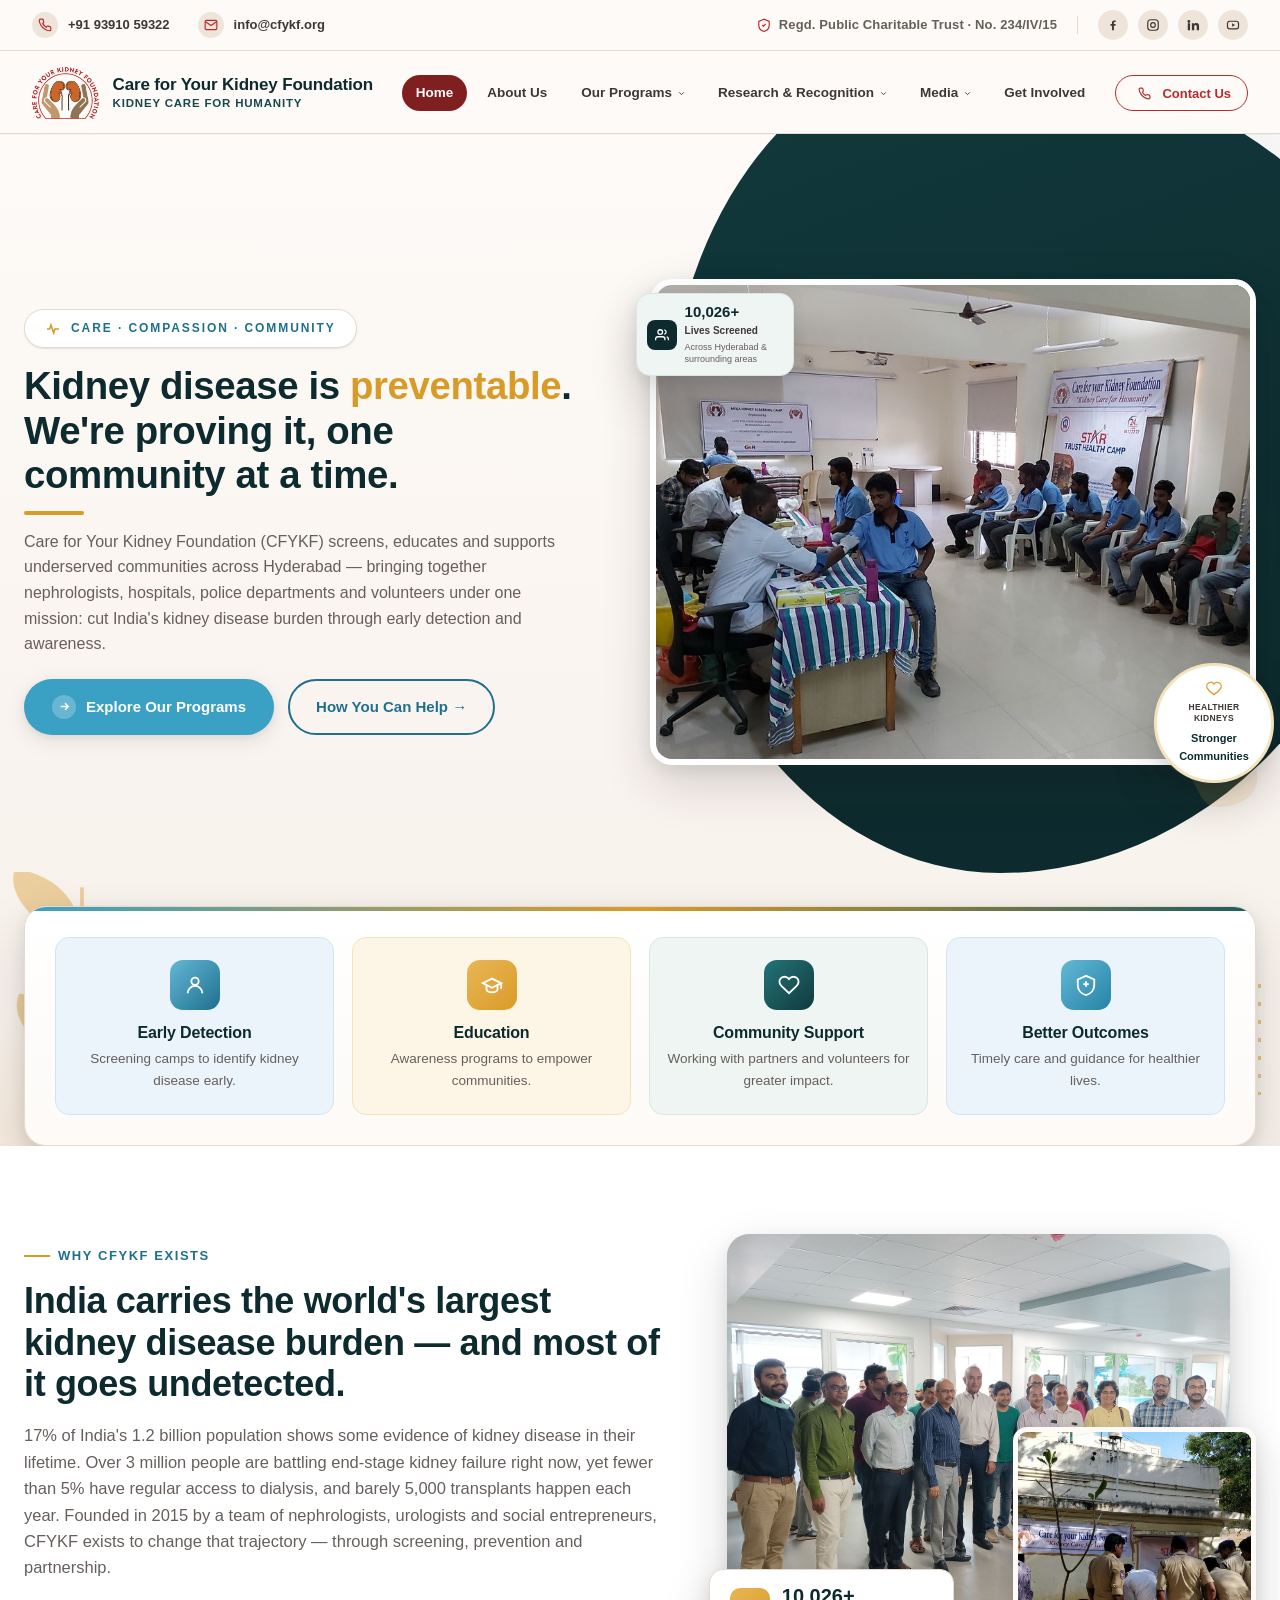
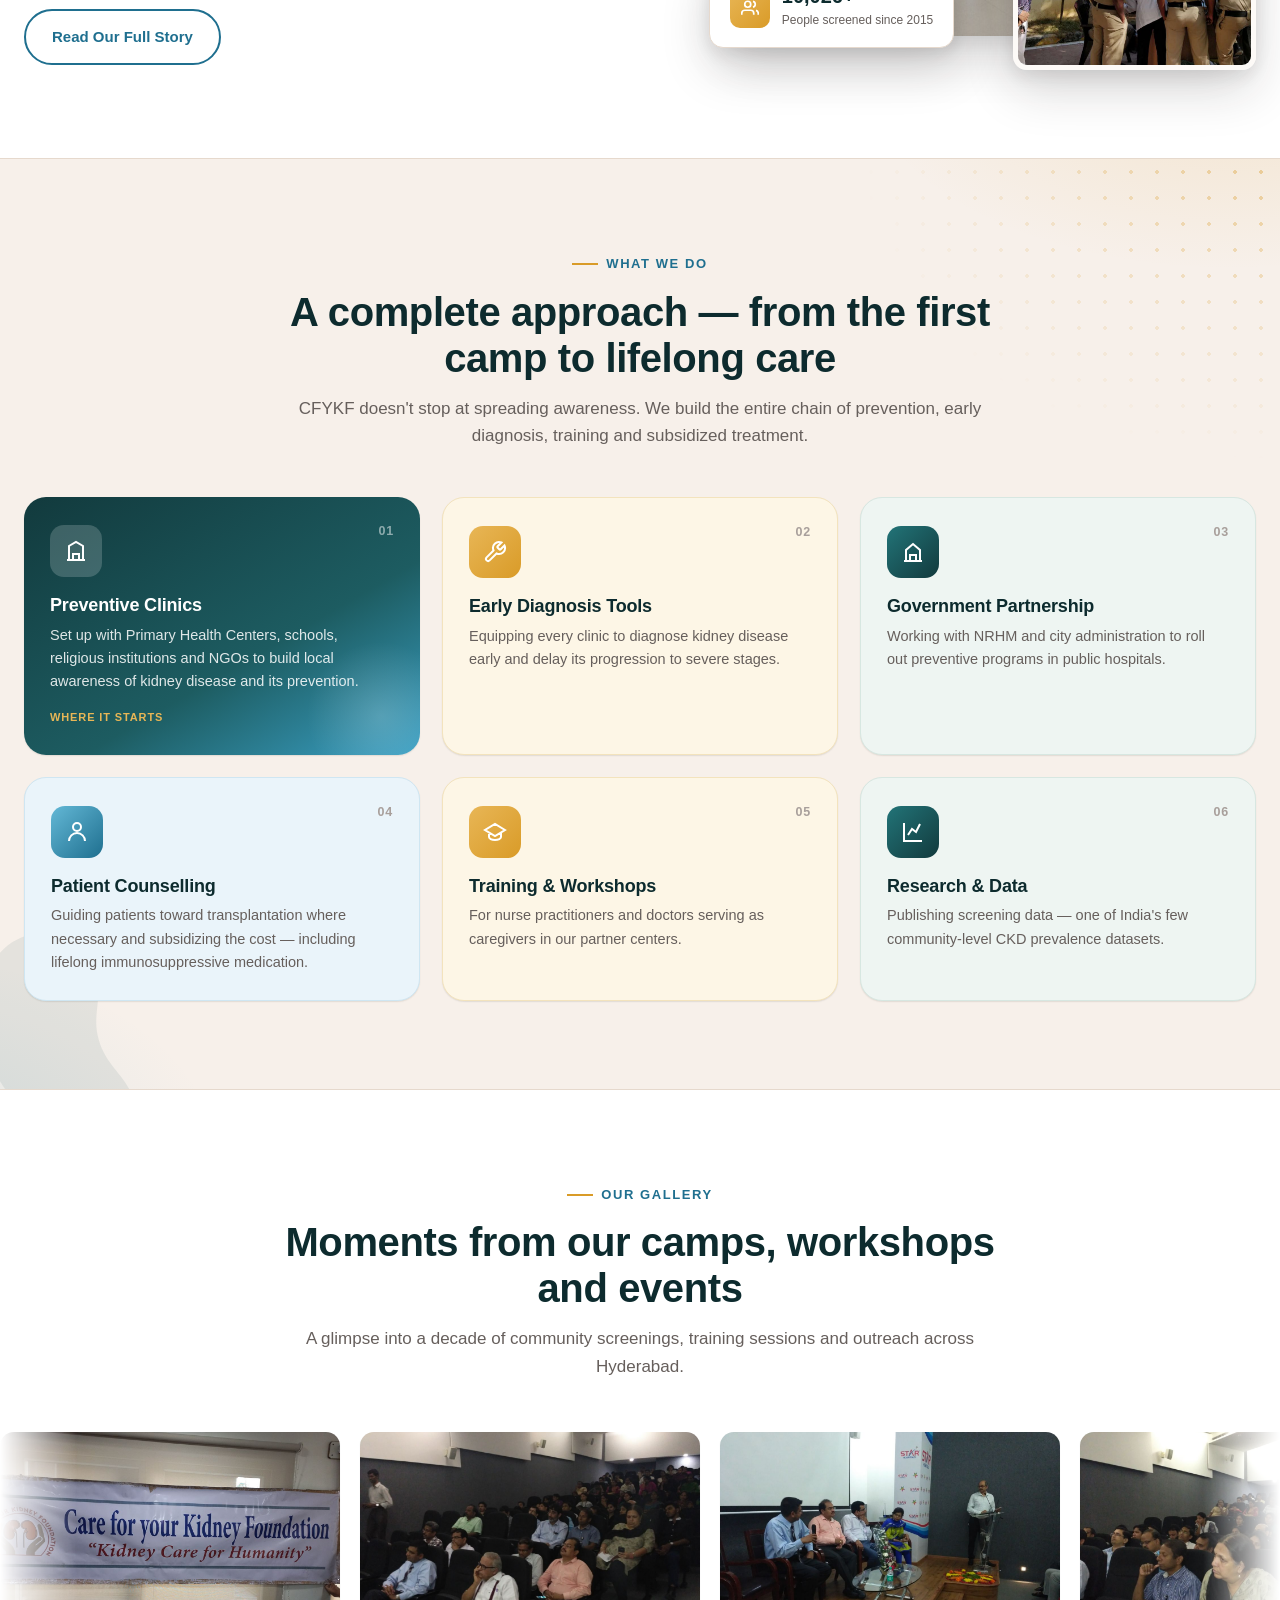
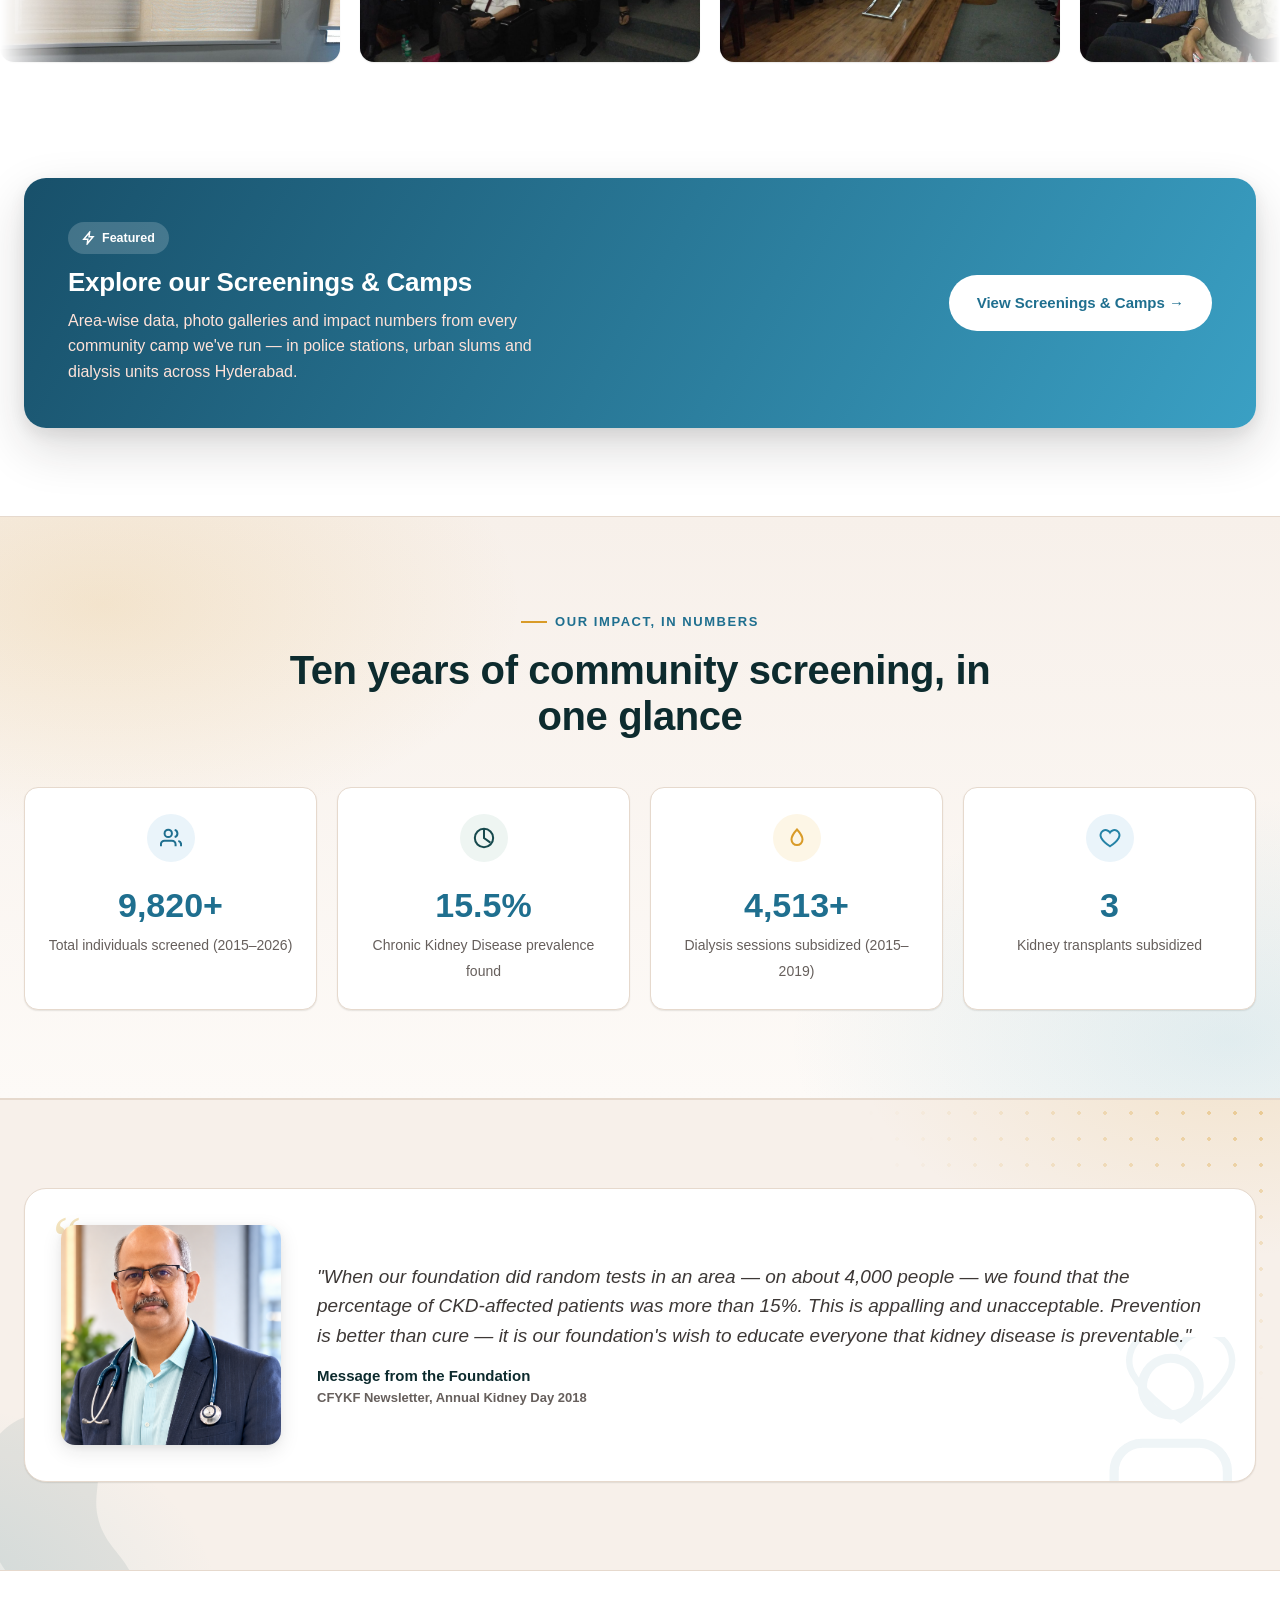
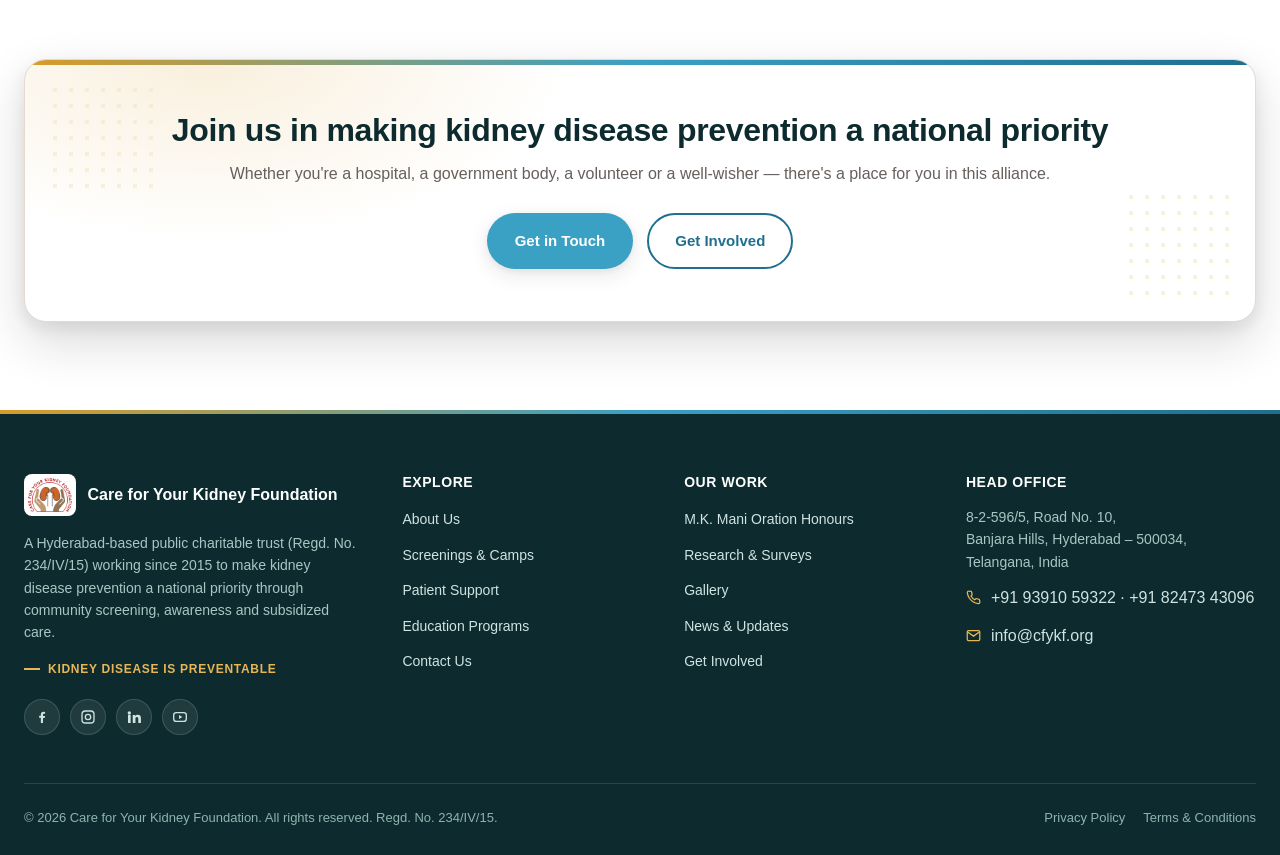
==== commit 39a20394: "update2" ====
--- a/index.html
+++ b/index.html
@@ -39,9 +39,29 @@
       <nav class="nav-links">
         <a href="index.html" class="active"><svg class="nl-ic" viewBox="0 0 24 24" fill="none" stroke="currentColor" stroke-width="2"><path d="M3 10.5 12 3l9 7.5"/><path d="M5 9.5V20a1 1 0 0 0 1 1h4v-6h4v6h4a1 1 0 0 0 1-1V9.5"/></svg>Home</a>
         <a href="about.html"><svg class="nl-ic" viewBox="0 0 24 24" fill="none" stroke="currentColor" stroke-width="2"><circle cx="12" cy="8" r="4"/><path d="M4 21c0-4.4 3.6-8 8-8s8 3.6 8 8"/></svg>About Us</a>
-        <a href="screenings.html"><svg class="nl-ic" viewBox="0 0 24 24" fill="none" stroke="currentColor" stroke-width="2"><path d="M20.8 4.6a5.5 5.5 0 0 0-7.8 0L12 5.6l-1-1a5.5 5.5 0 0 0-7.8 7.8l1 1L12 21l7.8-7.6 1-1a5.5 5.5 0 0 0 0-7.8Z"/></svg>Screenings &amp; Camps</a>
-        <a href="events.html"><svg class="nl-ic" viewBox="0 0 24 24" fill="none" stroke="currentColor" stroke-width="2"><rect x="3" y="4.5" width="18" height="17" rx="2"/><path d="M16 2.5v4M8 2.5v4M3 10h18"/></svg>Events</a>
-        <a href="honour-oration.html"><svg class="nl-ic" viewBox="0 0 24 24" fill="none" stroke="currentColor" stroke-width="2"><circle cx="12" cy="8" r="6"/><path d="M8.5 13.5 7 22l5-3 5 3-1.5-8.5"/></svg>M.K. Mani Oration</a>
+        <div class="nav-dropdown">
+          <button type="button" class="nav-dropdown-trigger" aria-haspopup="true" aria-expanded="false"><svg class="nl-ic" viewBox="0 0 24 24" fill="none" stroke="currentColor" stroke-width="2"><path d="M20.8 4.6a5.5 5.5 0 0 0-7.8 0L12 5.6l-1-1a5.5 5.5 0 0 0-7.8 7.8l1 1L12 21l7.8-7.6 1-1a5.5 5.5 0 0 0 0-7.8Z"/></svg>Our Programs<svg class="nav-dropdown-caret" viewBox="0 0 24 24" fill="none" stroke="currentColor" stroke-width="2.5"><path d="m6 9 6 6 6-6"/></svg></button>
+          <div class="nav-dropdown-menu">
+            <a href="screenings.html"><svg class="nl-ic" viewBox="0 0 24 24" fill="none" stroke="currentColor" stroke-width="2"><path d="M20.8 4.6a5.5 5.5 0 0 0-7.8 0L12 5.6l-1-1a5.5 5.5 0 0 0-7.8 7.8l1 1L12 21l7.8-7.6 1-1a5.5 5.5 0 0 0 0-7.8Z"/></svg>Screenings &amp; Camps</a>
+            <a href="patient-support.html"><svg class="nl-ic" viewBox="0 0 24 24" fill="none" stroke="currentColor" stroke-width="2"><path d="M12 21s-7-4.5-9.5-9A5.5 5.5 0 0 1 12 6a5.5 5.5 0 0 1 9.5 6c-2.5 4.5-9.5 9-9.5 9Z"/></svg>Patient Support</a>
+            <a href="education-programs.html"><svg class="nl-ic" viewBox="0 0 24 24" fill="none" stroke="currentColor" stroke-width="2"><path d="M14 2H6a2 2 0 0 0-2 2v16a2 2 0 0 0 2 2h12a2 2 0 0 0 2-2V8z"/><path d="M14 2v6h6M9 13h6M9 17h6"/></svg>Education Programs</a>
+          </div>
+        </div>
+        <div class="nav-dropdown">
+          <button type="button" class="nav-dropdown-trigger" aria-haspopup="true" aria-expanded="false"><svg class="nl-ic" viewBox="0 0 24 24" fill="none" stroke="currentColor" stroke-width="2"><path d="M3 3v18h18M7 15l4-6 4 3 4-8"/></svg>Research &amp; Recognition<svg class="nav-dropdown-caret" viewBox="0 0 24 24" fill="none" stroke="currentColor" stroke-width="2.5"><path d="m6 9 6 6 6-6"/></svg></button>
+          <div class="nav-dropdown-menu">
+            <a href="research-surveys.html"><svg class="nl-ic" viewBox="0 0 24 24" fill="none" stroke="currentColor" stroke-width="2"><path d="M3 3v18h18M7 15l4-6 4 3 4-8"/></svg>Research &amp; Surveys</a>
+            <a href="honour-oration.html"><svg class="nl-ic" viewBox="0 0 24 24" fill="none" stroke="currentColor" stroke-width="2"><circle cx="12" cy="8" r="6"/><path d="M8.5 13.5 7 22l5-3 5 3-1.5-8.5"/></svg>M.K. Mani Oration Honours</a>
+          </div>
+        </div>
+        <div class="nav-dropdown">
+          <button type="button" class="nav-dropdown-trigger" aria-haspopup="true" aria-expanded="false"><svg class="nl-ic" viewBox="0 0 24 24" fill="none" stroke="currentColor" stroke-width="2"><rect x="3" y="3" width="18" height="18" rx="2"/><circle cx="8.5" cy="8.5" r="1.5"/><path d="M21 15l-5-5L5 21"/></svg>Media<svg class="nav-dropdown-caret" viewBox="0 0 24 24" fill="none" stroke="currentColor" stroke-width="2.5"><path d="m6 9 6 6 6-6"/></svg></button>
+          <div class="nav-dropdown-menu">
+            <a href="gallery.html"><svg class="nl-ic" viewBox="0 0 24 24" fill="none" stroke="currentColor" stroke-width="2"><rect x="3" y="3" width="18" height="18" rx="2"/><circle cx="8.5" cy="8.5" r="1.5"/><path d="M21 15l-5-5L5 21"/></svg>Gallery</a>
+            <a href="news-updates.html"><svg class="nl-ic" viewBox="0 0 24 24" fill="none" stroke="currentColor" stroke-width="2"><rect x="3" y="4.5" width="18" height="17" rx="2"/><path d="M16 2.5v4M8 2.5v4M3 10h18"/></svg>News &amp; Updates</a>
+          </div>
+        </div>
+        <a href="get-involved.html"><svg class="nl-ic" viewBox="0 0 24 24" fill="none" stroke="currentColor" stroke-width="2"><path d="M17 21v-2a4 4 0 0 0-4-4H5a4 4 0 0 0-4 4v2"/><circle cx="9" cy="7" r="4"/><path d="M23 21v-2a4 4 0 0 0-3-3.87M16 3.13a4 4 0 0 1 0 7.75"/></svg>Get Involved</a>
       <a href="contact.html" class="nav-contact-link"><svg class="nl-ic" viewBox="0 0 24 24" fill="none" stroke="currentColor" stroke-width="2"><path d="M22 16.9v3a2 2 0 0 1-2.2 2 19.8 19.8 0 0 1-8.6-3.1 19.5 19.5 0 0 1-6-6 19.8 19.8 0 0 1-3.1-8.6A2 2 0 0 1 4.1 2h3a2 2 0 0 1 2 1.7c.1.9.3 1.8.6 2.7a2 2 0 0 1-.5 2.1L8 9.7a16 16 0 0 0 6 6l1.2-1.2a2 2 0 0 1 2.1-.5c.9.3 1.8.5 2.7.6a2 2 0 0 1 1.7 2Z"/></svg>Contact Us</a>
             
         <div class="nav-links-contact">
@@ -313,7 +333,7 @@
       <p>Whether you're a hospital, a government body, a volunteer or a well-wisher — there's a place for you in this alliance.</p>
       <div class="hero-actions">
         <a href="contact.html" class="btn btn-primary">Get in Touch</a>
-        <a href="events.html" class="btn btn-ghost">See Upcoming Events</a>
+        <a href="get-involved.html" class="btn btn-ghost">Get Involved</a>
       </div>
     </div>
   </div>
@@ -338,18 +358,19 @@
         <ul>
           <li><a href="about.html">About Us</a></li>
           <li><a href="screenings.html">Screenings &amp; Camps</a></li>
-          <li><a href="events.html">Events &amp; Oration</a></li>
-          <li><a href="honour-oration.html">M.K. Mani Oration</a></li>
-          <li><a href="contact.html">Contact</a></li>
+          <li><a href="patient-support.html">Patient Support</a></li>
+          <li><a href="education-programs.html">Education Programs</a></li>
+          <li><a href="contact.html">Contact Us</a></li>
         </ul>
       </div>
       <div>
         <h4>Our Work</h4>
         <ul>
-          <li><a href="about.html#what-we-do">Our Commitments</a></li>
-          <li><a href="screenings.html">Community Camps</a></li>
-          <li><a href="about.html#team">Our Team</a></li>
-          <li><a href="events.html#research-note">Research</a></li>
+          <li><a href="honour-oration.html">M.K. Mani Oration Honours</a></li>
+          <li><a href="research-surveys.html">Research &amp; Surveys</a></li>
+          <li><a href="gallery.html">Gallery</a></li>
+          <li><a href="news-updates.html">News &amp; Updates</a></li>
+          <li><a href="get-involved.html">Get Involved</a></li>
         </ul>
       </div>
       <div>
--- a/css/styles.css
+++ b/css/styles.css
@@ -237,15 +237,18 @@
 .brand-text{ display:flex; flex-direction:column; gap:2px; line-height:1.2; min-width:0; }
 .brand-text strong{ font-size:17px; color:var(--teal-900); font-weight:800; letter-spacing:-.01em; white-space:nowrap; }
 .brand-text span{ font-size:11.5px; color:var(--teal-700); font-weight:700; letter-spacing:.07em; text-transform:uppercase; }
-/* nav-menu is pinned to the right half of the header: it starts at the
-   container's horizontal middle and its content spreads out to the right edge */
-.nav-menu{ display:flex; align-items:center; justify-content:space-between; gap:16px; flex:0 0 50%; }
-.nav-links{ display:flex; align-items:center; gap:8px; }
+/* nav-menu takes whatever width remains after the brand, rather than a
+   fixed 50% — a hard half-width cap left too little room once the nav
+   carried several multi-word grouped labels (e.g. "Research & Recognition"),
+   forcing pill text to wrap onto a second line instead of just sizing down. */
+.nav-menu{ display:flex; align-items:center; justify-content:flex-end; gap:16px; flex:1 1 auto; min-width:0; }
+.nav-links{ display:flex; align-items:center; gap:6px; }
 .nav-links a,
+.nav-dropdown-trigger,
 .nav-cta .btn{
   display:inline-flex; align-items:center; justify-content:center; gap:6px;
   height:36px; padding:0 14px; border-radius:999px; font-weight:700; font-size:13.5px; line-height:1;
-  color:var(--ink-700); box-sizing:border-box;
+  color:var(--ink-700); box-sizing:border-box; white-space:nowrap;
 }
 .nav-links a{ transition:background .15s ease, color .15s ease; }
 .nav-links a:hover{ background:var(--paper-200); color:var(--brand-900); }
@@ -259,6 +262,46 @@
   position:absolute; top:-3px; right:-3px; width:9px; height:9px; border-radius:50%;
   background:var(--gold-400); box-shadow:0 0 0 2px #fff;
 }
+
+/* ---------- nav dropdown groups ("Our Programs", "Research & Recognition", "Media") ---------- */
+.nav-dropdown{ position:relative; }
+.nav-dropdown-trigger{
+  display:inline-flex; align-items:center; justify-content:center; gap:5px;
+  height:36px; padding:0 12px 0 14px; border-radius:999px; font-weight:700; font-size:13.5px; line-height:1;
+  color:var(--ink-700); box-sizing:border-box; background:none; border:none; cursor:pointer; font-family:inherit;
+  transition:background .15s ease, color .15s ease;
+}
+.nav-dropdown-trigger:hover{ background:var(--paper-200); color:var(--brand-900); }
+.nav-dropdown-trigger.active{ background:var(--brand-900); color:#fff; }
+.nav-dropdown-caret{ width:9px; height:9px; flex-shrink:0; transition:transform .18s ease; }
+.nav-dropdown:hover .nav-dropdown-caret,
+.nav-dropdown.open .nav-dropdown-caret{ transform:rotate(180deg); }
+/* top:100% with zero gap — a positional gap between trigger and menu (e.g.
+   calc(100% + 6px)) creates a dead zone the cursor crosses without hovering
+   either element, dropping :hover mid-transit and closing the menu before
+   a click can land. A transparent top border reproduces the old 6px of
+   breathing room as part of the element's own hoverable box instead. */
+.nav-dropdown-menu{
+  position:absolute; top:100%; left:0; min-width:230px;
+  border:1px solid var(--line); border-top:6px solid transparent; background-clip:padding-box;
+  background:#fff; border-radius:var(--radius-md); box-shadow:var(--shadow-lg);
+  padding:8px; display:flex; flex-direction:column; gap:2px;
+  opacity:0; pointer-events:none; transform:translateY(-6px); transition:opacity .16s ease, transform .16s ease;
+  z-index:1001;
+}
+.nav-dropdown-menu a{
+  display:flex; align-items:center; justify-content:flex-start; gap:10px;
+  height:auto; padding:9px 12px; border-radius:8px; font-weight:600; font-size:13.5px; line-height:1.3;
+  color:var(--ink-700); white-space:nowrap;
+}
+.nav-dropdown-menu a:hover{ background:var(--paper-200); color:var(--brand-900); }
+.nav-dropdown-menu a.active{ background:var(--wash-rose); color:var(--brand-900); }
+.nav-dropdown:hover .nav-dropdown-menu,
+.nav-dropdown:focus-within .nav-dropdown-menu,
+.nav-dropdown.open .nav-dropdown-menu{
+  opacity:1; pointer-events:auto; transform:translateY(0);
+}
+
 .nav-cta{ display:flex; align-items:center; gap:10px; }
 .nav-cta .btn{ padding:0 16px; font-size:13px; border-width:1.5px; }
 .nav-cta .btn-outline{ border-color:var(--brand-700); color:var(--brand-700); }
@@ -283,7 +326,7 @@
 /* Selector needs to match ".nav-cta .btn"'s specificity (0,2,0) â€” a bare
    ".nav-contact-btn" (0,1,0) loses to that unconditional display:inline-flex
    above and silently never hides, regardless of this media query. */
-@media (max-width:1160px){ .nav-cta .nav-contact-btn{ display:none; } }
+@media (max-width:1180px){ .nav-cta .nav-contact-btn{ display:none; } }
 
 /* Mirror image of the rule above: this plain-nav-links "Contact Us" only
    exists so the mobile dropdown (and the 981â€“1160px tablet range, which had
@@ -293,15 +336,17 @@
    avoid showing "Contact Us" twice. Specificity matches ".nav-links a"
    (0,1,1) for the same reason as above. */
 .nav-links a.nav-contact-link{ display:none; }
-@media (max-width:1160px){ .nav-links a.nav-contact-link{ display:inline-flex; } }
+@media (max-width:1180px){ .nav-links a.nav-contact-link{ display:inline-flex; } }
 
 /* Icons + quick-contact rows only exist for the mobile dropdown card â€” the
    desktop pill nav stays icon-free/minimal, so both are hidden by default
-   and switched on inside the â‰¤980px block below. */
+   and switched on inside the â‰¤1180px block below (raised from 980px now
+   that the nav carries 10 primary items â€” a horizontal pill bar stops
+   fitting well below that, even on laptop-width screens). */
 .nl-ic{ display:none; }
 .nav-links-contact{ display:none; }
 
-@media (max-width:980px){
+@media (max-width:1180px){
   .nav-wrap{ align-items:center; }
   .nav-menu{ align-items:center; flex:0 0 auto; }
   .nav-links{
@@ -317,6 +362,23 @@
   .nav-links a.active .nl-ic,
   .nav-links a.nav-highlight .nl-ic{ opacity:1; }
   .nav-toggle{ display:flex; }
+
+  /* Dropdown groups become tap-to-expand accordions inside the mobile
+     panel — the desktop hover-flyout CSS above doesn't apply on touch, so
+     visibility is driven entirely by the JS-toggled .open class here. */
+  .nav-dropdown-trigger{
+    width:100%; height:auto; padding:14px 18px; justify-content:space-between; gap:12px; font-size:14.5px;
+  }
+  .nav-dropdown-trigger .nl-ic{ margin-right:0; }
+  .nav-dropdown-trigger.active{ background:var(--brand-900); color:#fff; }
+  .nav-dropdown-trigger.active .nl-ic{ opacity:1; }
+  .nav-dropdown-menu{
+    position:static; opacity:1; pointer-events:auto; transform:none;
+    background:transparent; border:none; box-shadow:none; padding:0; margin:0 0 0 14px;
+    max-height:0; overflow:hidden; transition:max-height .22s ease;
+  }
+  .nav-dropdown.open .nav-dropdown-menu{ max-height:260px; margin-top:2px; margin-bottom:4px; }
+  .nav-dropdown-menu a{ padding:12px 16px; }
   .brand-text span{ display:none; }
 
   /* Quick-contact rows â€” the phone/email topbar above the header is hidden
@@ -1517,7 +1579,7 @@
 /* Dimmed backdrop behind the open mobile nav menu, toggled via body.nav-open
    (see main.js). Sits below the menu/header but above page content, and
    locks background scroll while the menu is open. */
-@media (max-width:980px){
+@media (max-width:1180px){
   body.nav-open{ overflow:hidden; }
   body.nav-open::after{
     content:""; position:fixed; inset:0; background:rgba(12,24,26,.45);
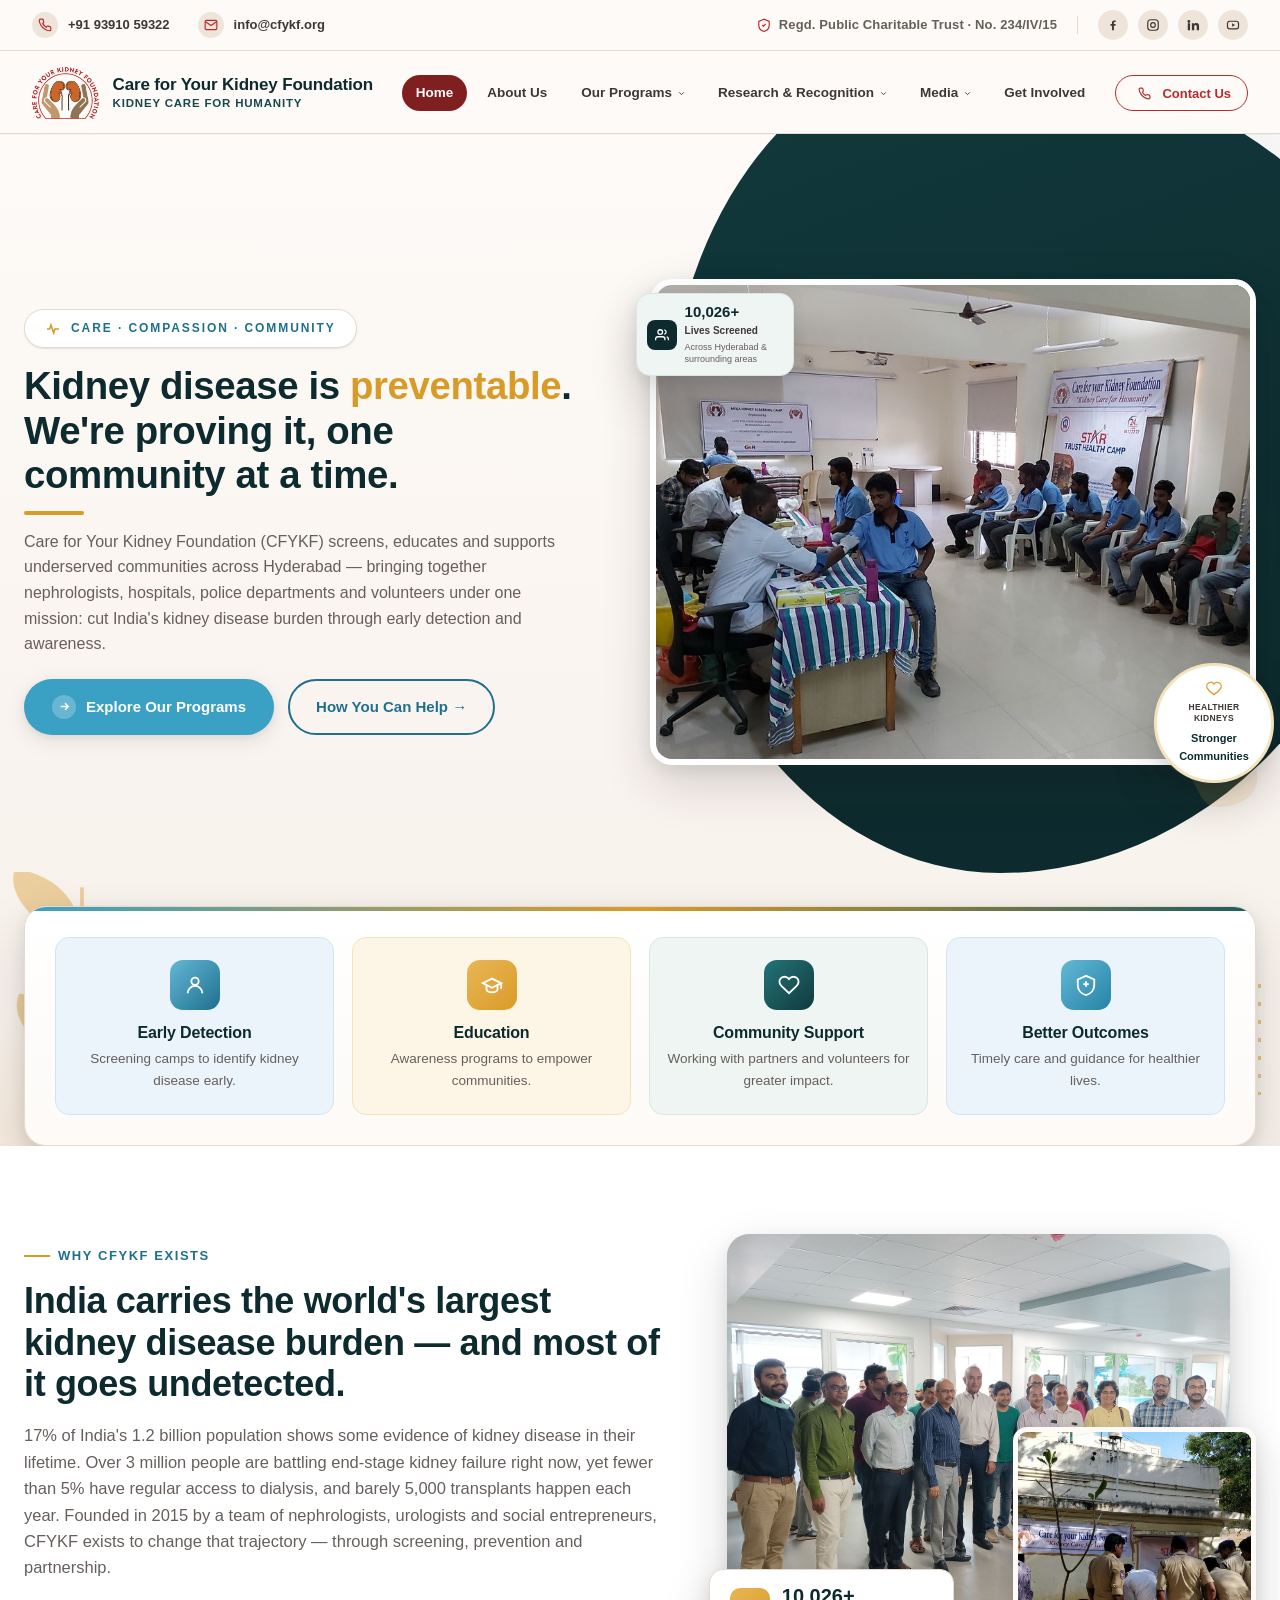
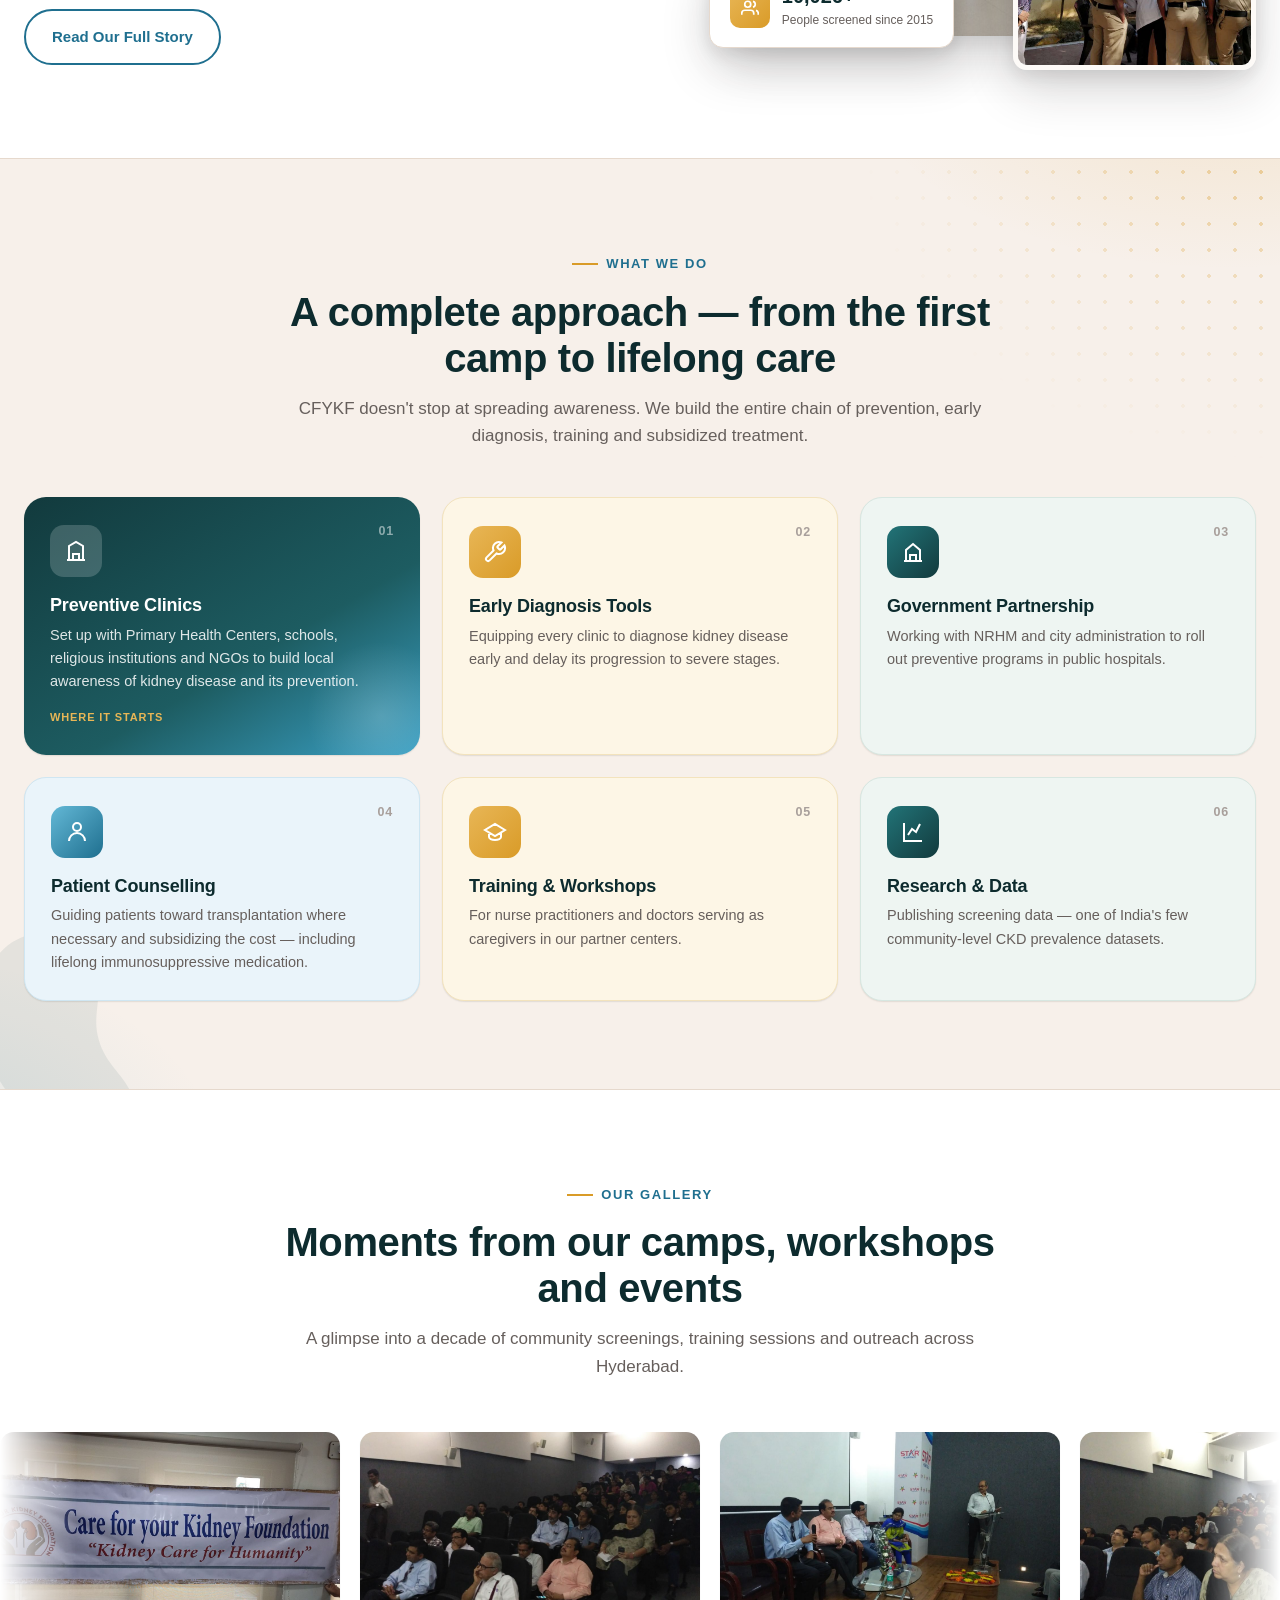
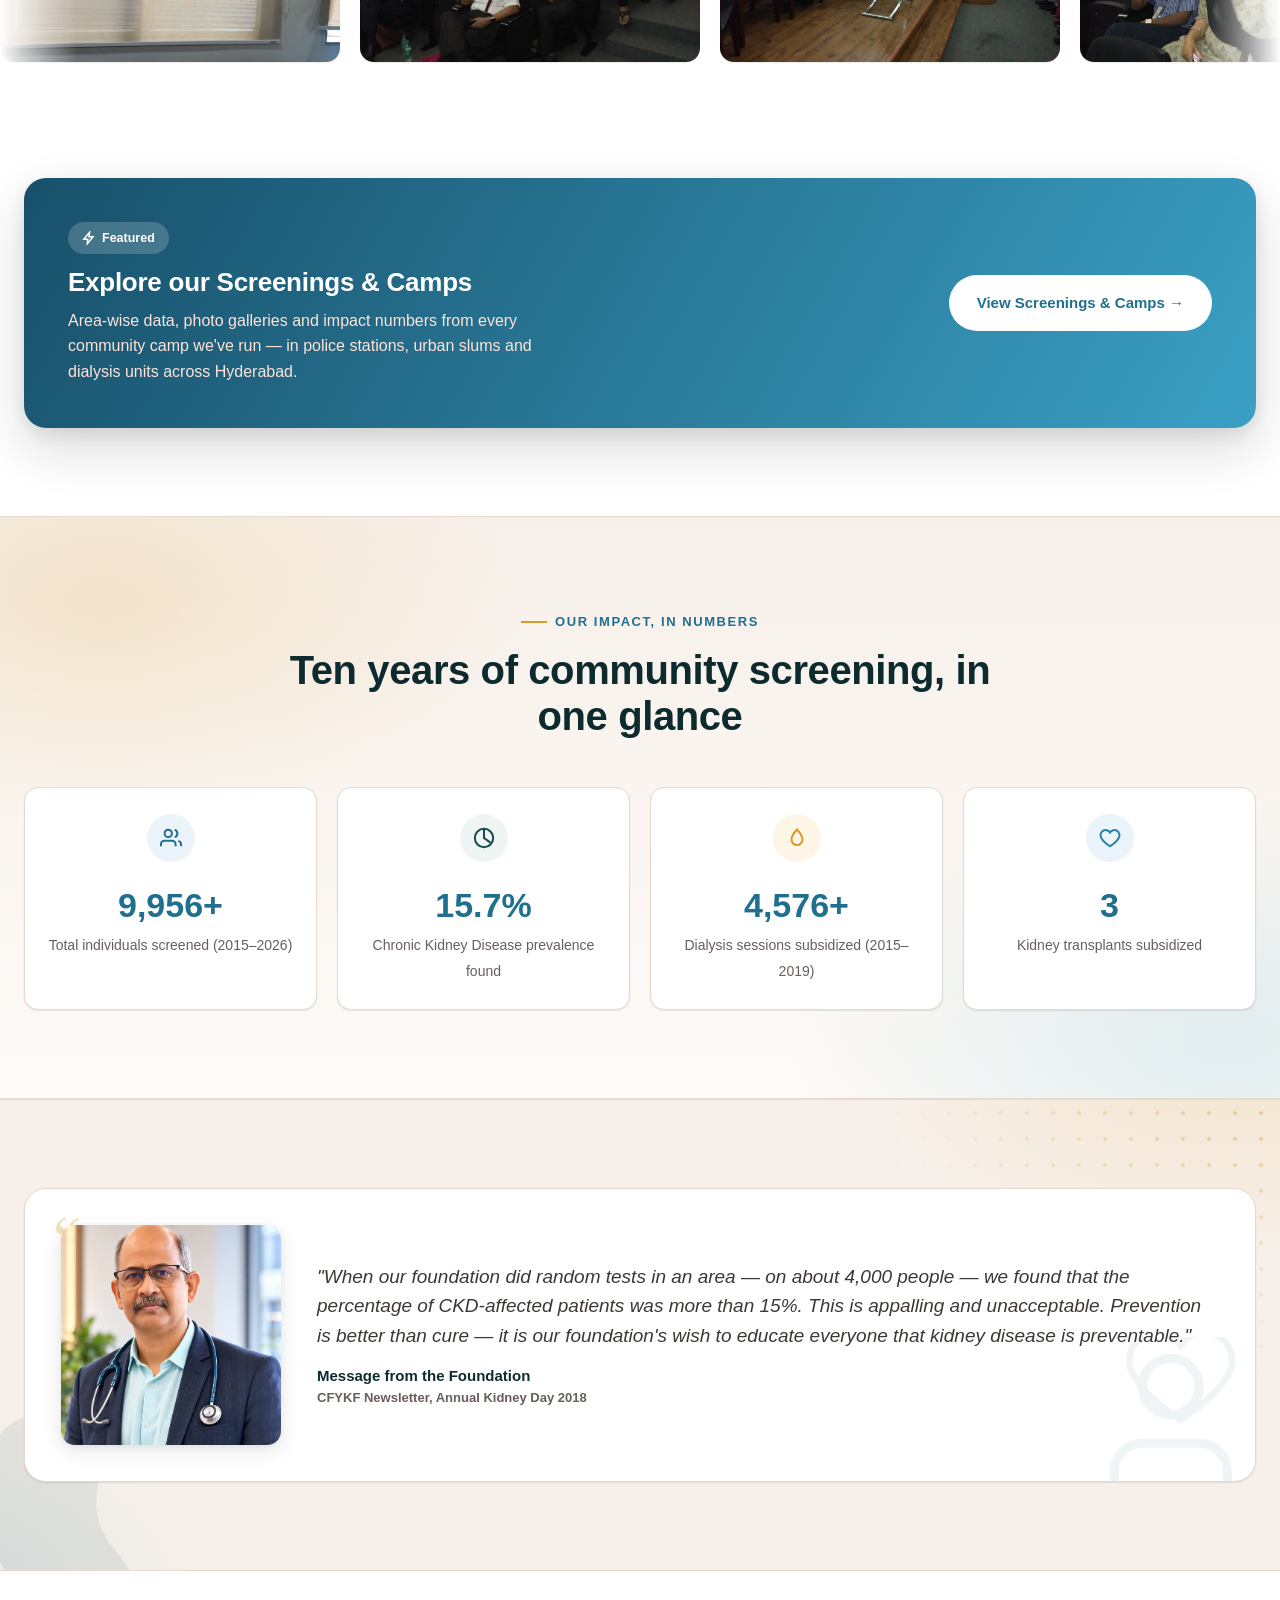
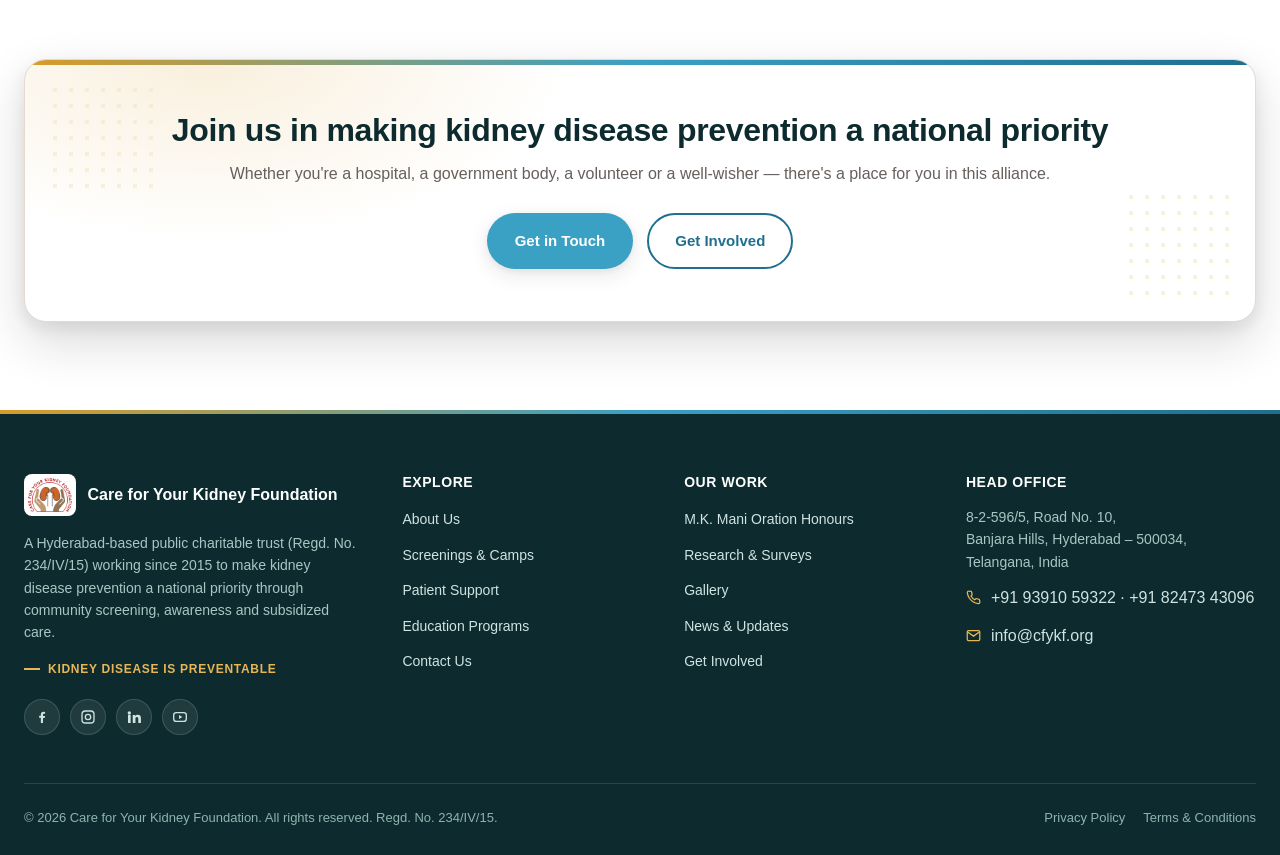
==== commit 44a546e1: "latest" ====
--- a/index.html
+++ b/index.html
@@ -5,8 +5,52 @@
 <meta name="viewport" content="width=device-width, initial-scale=1.0">
 <title>Care for Your Kidney Foundation | Kidney Care for Humanity</title>
 <meta name="description" content="Care for Your Kidney Foundation (CFYKF) is a Hyderabad-based charitable trust working since 2015 to prevent kidney disease through community screening, awareness and subsidized treatment.">
+<link rel="canonical" href="https://cfykf.org/">
+<meta name="robots" content="index, follow">
+<meta name="theme-color" content="#0d2b2e">
+<meta property="og:type" content="website">
+<meta property="og:site_name" content="Care for Your Kidney Foundation">
+<meta property="og:title" content="Care for Your Kidney Foundation | Kidney Care for Humanity">
+<meta property="og:description" content="Care for Your Kidney Foundation (CFYKF) is a Hyderabad-based charitable trust working since 2015 to prevent kidney disease through community screening, awareness and subsidized treatment.">
+<meta property="og:url" content="https://cfykf.org/">
+<meta property="og:image" content="https://cfykf.org/assets/images/shared/logo.png">
+<meta property="og:locale" content="en_IN">
+<meta name="twitter:card" content="summary_large_image">
+<meta name="twitter:title" content="Care for Your Kidney Foundation | Kidney Care for Humanity">
+<meta name="twitter:description" content="Care for Your Kidney Foundation (CFYKF) is a Hyderabad-based charitable trust working since 2015 to prevent kidney disease through community screening, awareness and subsidized treatment.">
+<meta name="twitter:image" content="https://cfykf.org/assets/images/shared/logo.png">
+<link rel="apple-touch-icon" href="assets/images/shared/logo.png">
 <link rel="icon" href="assets/images/shared/logo.png">
 <link rel="stylesheet" href="css/styles.css">
+<script type="application/ld+json">
+{
+  "@context": "https://schema.org",
+  "@type": "NGO",
+  "@id": "https://cfykf.org/#organization",
+  "name": "Care for Your Kidney Foundation",
+  "alternateName": "CFYKF",
+  "url": "https://cfykf.org/",
+  "logo": "https://cfykf.org/assets/images/shared/logo.png",
+  "image": "https://cfykf.org/assets/images/shared/logo.png",
+  "description": "Care for Your Kidney Foundation (CFYKF) is a Hyderabad-based charitable trust working since 2015 to prevent kidney disease through community screening, awareness and subsidized treatment.",
+  "foundingDate": "2015",
+  "email": "info@cfykf.org",
+  "telephone": "+91-93910-59322",
+  "slogan": "Kidney Disease is Preventable",
+  "address": {
+    "@type": "PostalAddress",
+    "streetAddress": "8-2-596/5, Road No. 10, Banjara Hills",
+    "addressLocality": "Hyderabad",
+    "addressRegion": "Telangana",
+    "postalCode": "500034",
+    "addressCountry": "IN"
+  },
+  "areaServed": {
+    "@type": "City",
+    "name": "Hyderabad"
+  }
+}
+</script>
 </head>
 <body>
 
--- a/css/styles.css
+++ b/css/styles.css
@@ -367,9 +367,10 @@
      panel — the desktop hover-flyout CSS above doesn't apply on touch, so
      visibility is driven entirely by the JS-toggled .open class here. */
   .nav-dropdown-trigger{
-    width:100%; height:auto; padding:14px 18px; justify-content:space-between; gap:12px; font-size:14.5px;
+    width:100%; height:auto; padding:14px 18px; justify-content:flex-start; gap:12px; font-size:14.5px;
   }
   .nav-dropdown-trigger .nl-ic{ margin-right:0; }
+  .nav-dropdown-trigger .nav-dropdown-caret{ margin-left:auto; }
   .nav-dropdown-trigger.active{ background:var(--brand-900); color:#fff; }
   .nav-dropdown-trigger.active .nl-ic{ opacity:1; }
   .nav-dropdown-menu{
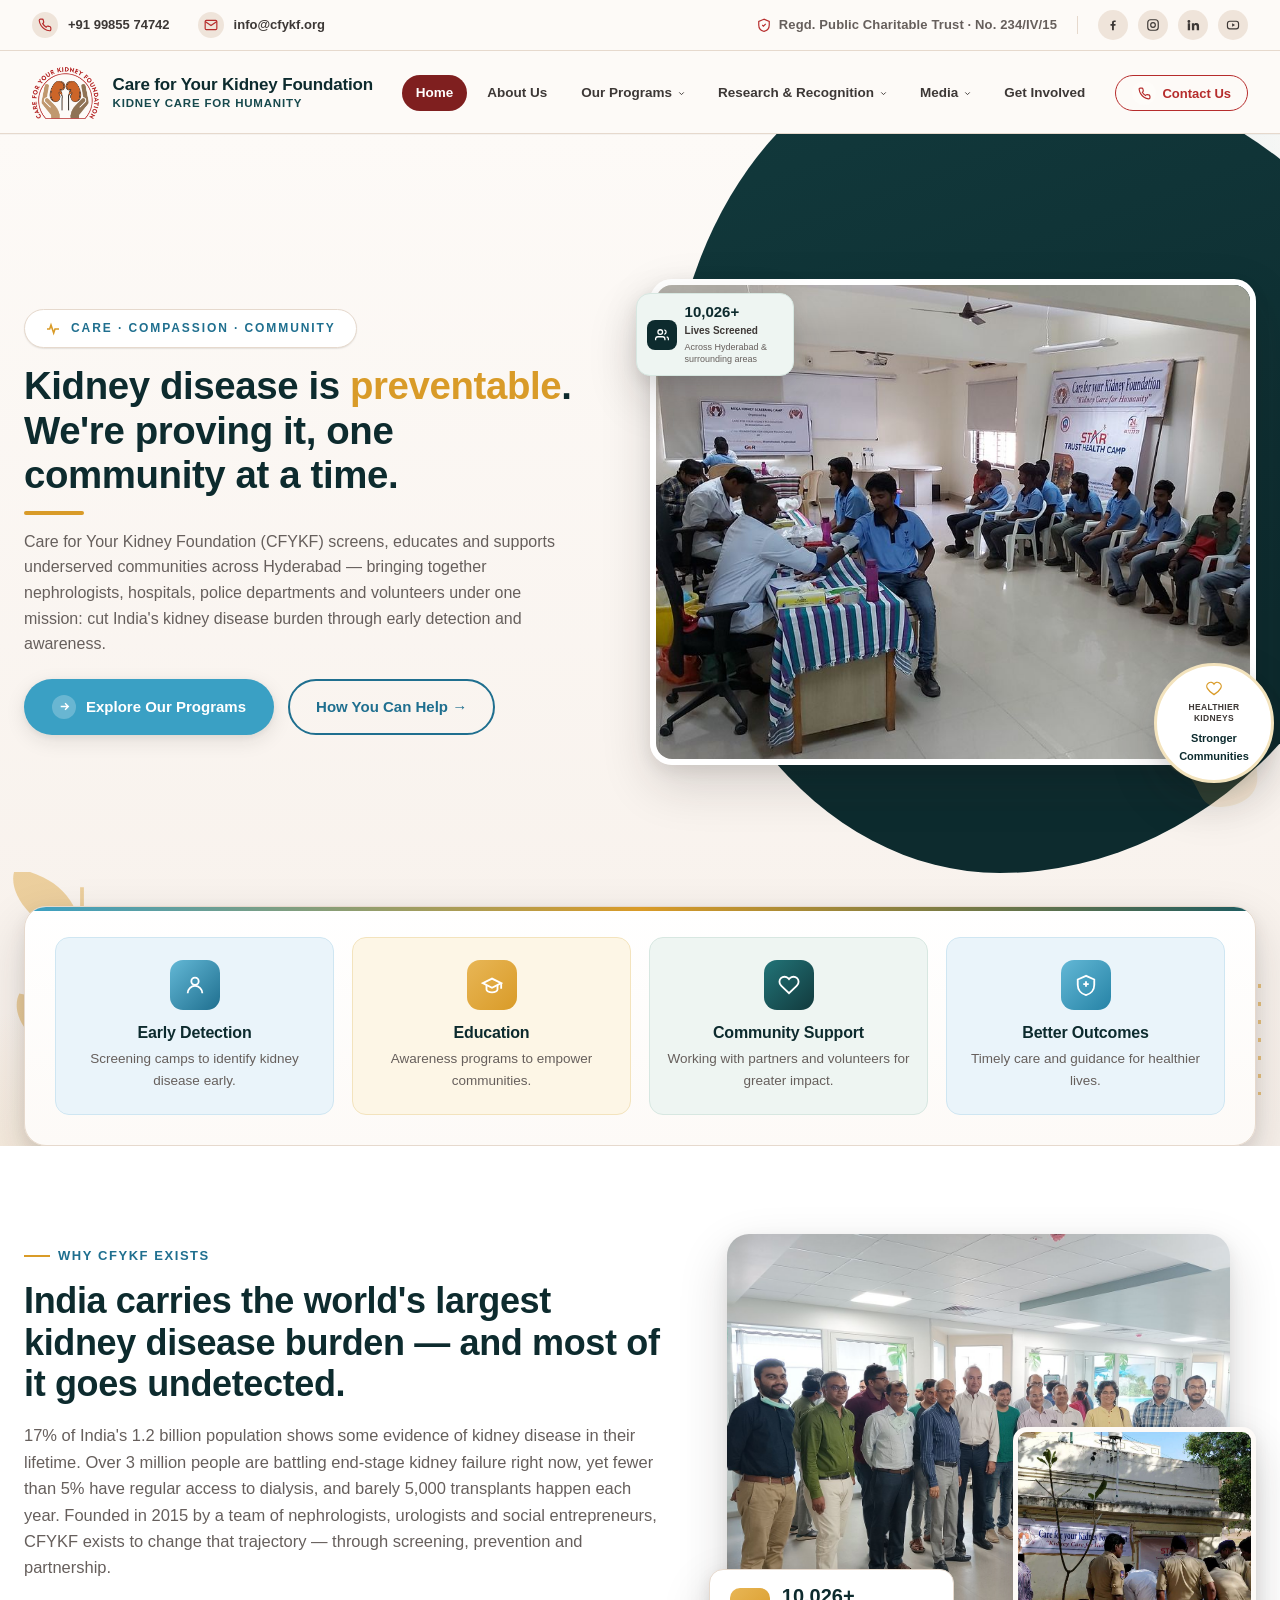
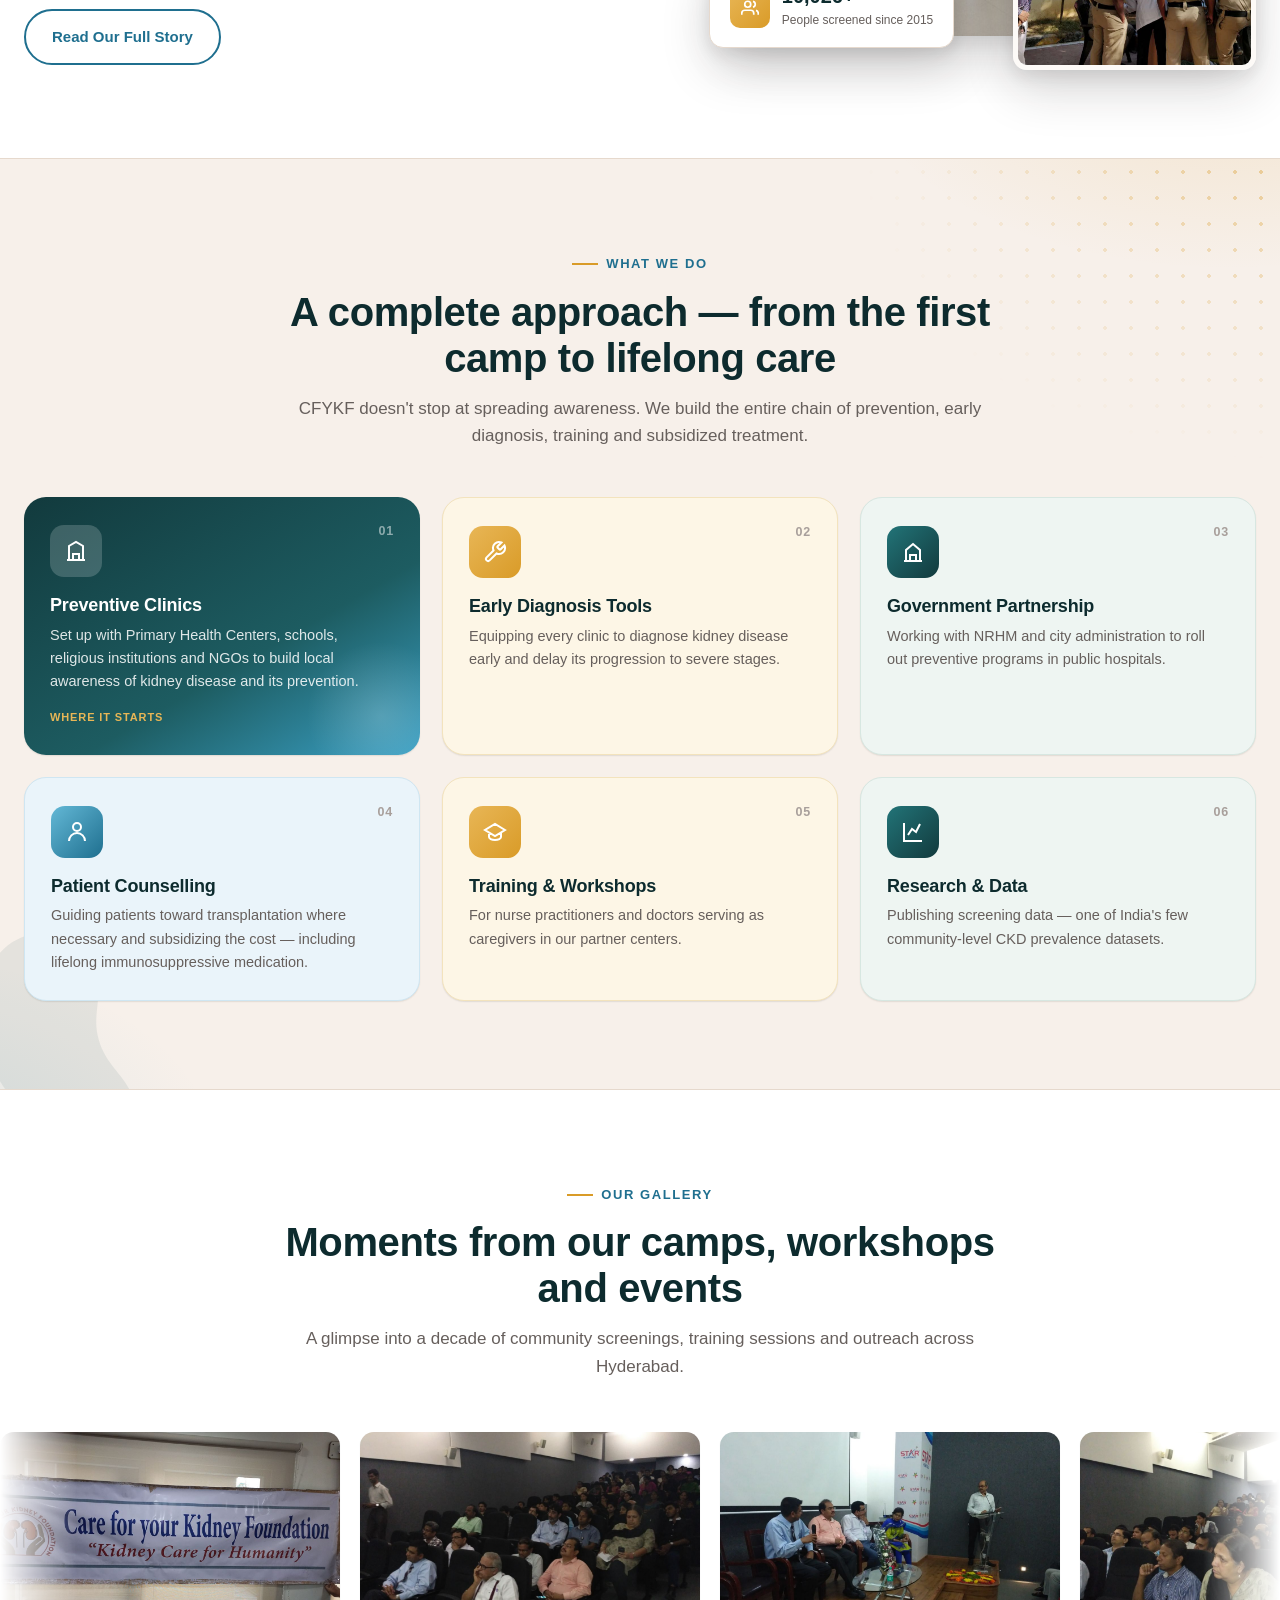
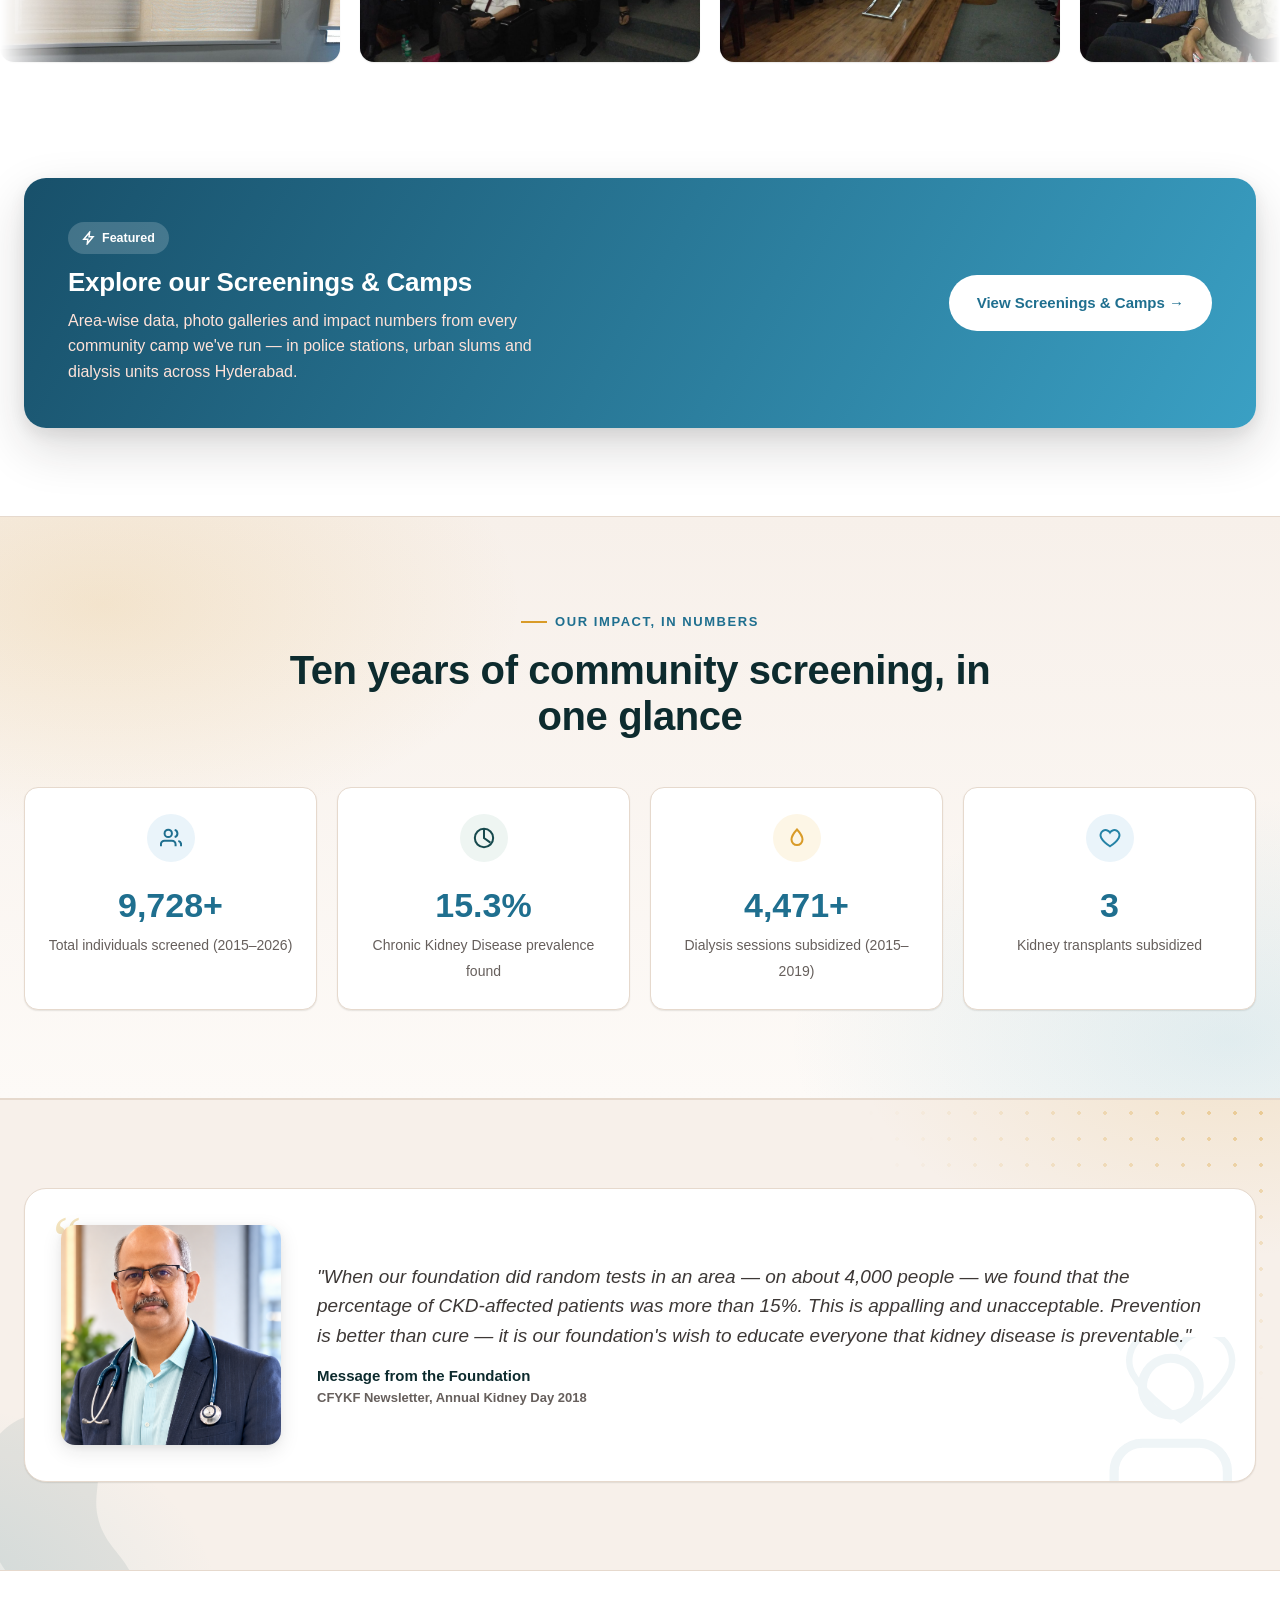
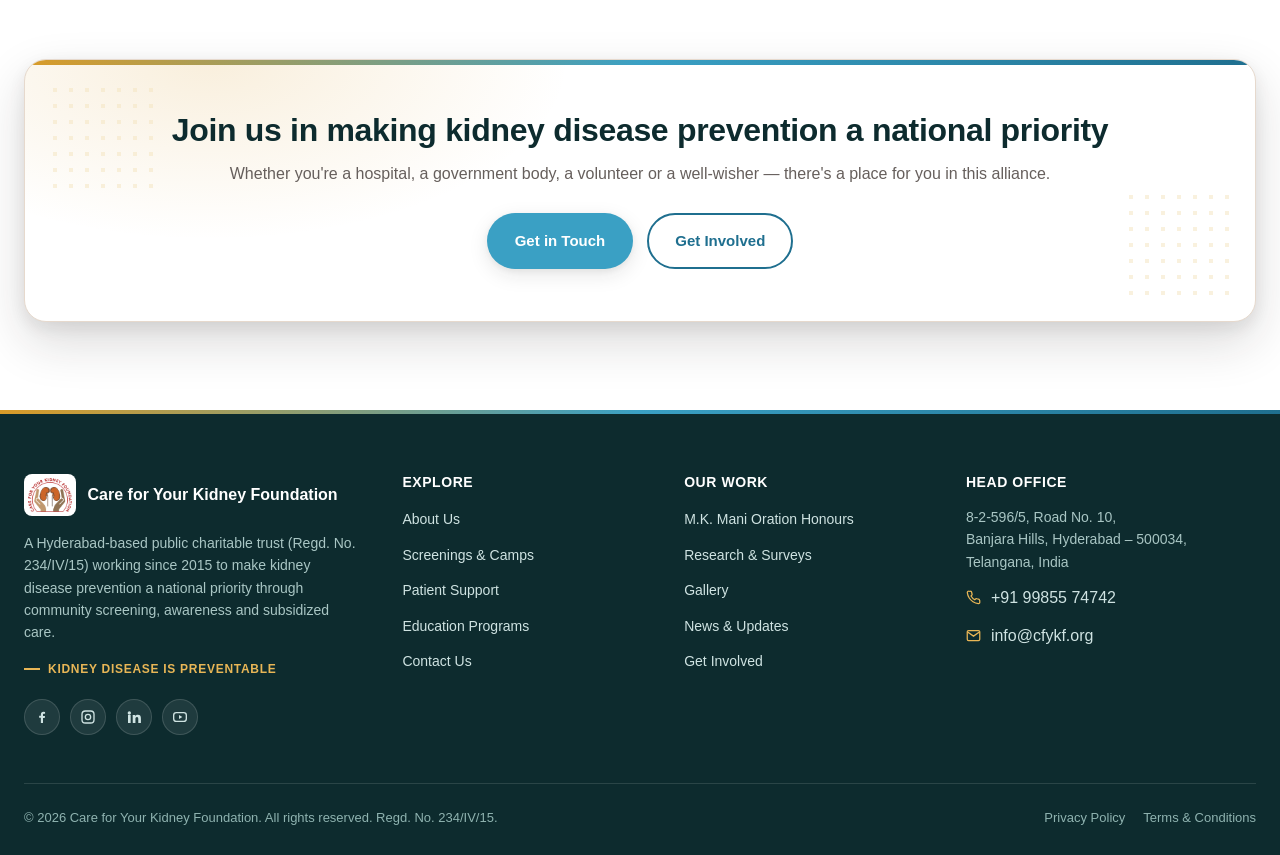
==== commit 5be86840: "Update contact number to +91 99855 74742 site-wide" ====
--- a/index.html
+++ b/index.html
@@ -35,7 +35,7 @@
   "description": "Care for Your Kidney Foundation (CFYKF) is a Hyderabad-based charitable trust working since 2015 to prevent kidney disease through community screening, awareness and subsidized treatment.",
   "foundingDate": "2015",
   "email": "info@cfykf.org",
-  "telephone": "+91-93910-59322",
+  "telephone": "+91-99855-74742",
   "slogan": "Kidney Disease is Preventable",
   "address": {
     "@type": "PostalAddress",
@@ -57,7 +57,7 @@
 <div class="header-topbar">
   <div class="topbar-wrap">
     <div class="htb-contacts">
-      <a href="tel:+919391059322"><span class="htb-ic"><svg viewBox="0 0 24 24" fill="none" stroke="currentColor" stroke-width="2"><path d="M22 16.9v3a2 2 0 0 1-2.2 2 19.8 19.8 0 0 1-8.6-3.1 19.5 19.5 0 0 1-6-6 19.8 19.8 0 0 1-3.1-8.6A2 2 0 0 1 4.1 2h3a2 2 0 0 1 2 1.7c.1.9.3 1.8.6 2.7a2 2 0 0 1-.5 2.1L8 9.7a16 16 0 0 0 6 6l1.2-1.2a2 2 0 0 1 2.1-.5c.9.3 1.8.5 2.7.6a2 2 0 0 1 1.7 2Z"/></svg></span><span>+91 93910 59322</span></a>
+      <a href="tel:+919985574742"><span class="htb-ic"><svg viewBox="0 0 24 24" fill="none" stroke="currentColor" stroke-width="2"><path d="M22 16.9v3a2 2 0 0 1-2.2 2 19.8 19.8 0 0 1-8.6-3.1 19.5 19.5 0 0 1-6-6 19.8 19.8 0 0 1-3.1-8.6A2 2 0 0 1 4.1 2h3a2 2 0 0 1 2 1.7c.1.9.3 1.8.6 2.7a2 2 0 0 1-.5 2.1L8 9.7a16 16 0 0 0 6 6l1.2-1.2a2 2 0 0 1 2.1-.5c.9.3 1.8.5 2.7.6a2 2 0 0 1 1.7 2Z"/></svg></span><span>+91 99855 74742</span></a>
       <a href="mailto:info@cfykf.org"><span class="htb-ic"><svg viewBox="0 0 24 24" fill="none" stroke="currentColor" stroke-width="2"><rect x="2" y="4" width="20" height="16" rx="2"/><path d="m22 6-10 7L2 6"/></svg></span><span>info@cfykf.org</span></a>
     </div>
     <div class="htb-right">
@@ -109,9 +109,9 @@
       <a href="contact.html" class="nav-contact-link"><svg class="nl-ic" viewBox="0 0 24 24" fill="none" stroke="currentColor" stroke-width="2"><path d="M22 16.9v3a2 2 0 0 1-2.2 2 19.8 19.8 0 0 1-8.6-3.1 19.5 19.5 0 0 1-6-6 19.8 19.8 0 0 1-3.1-8.6A2 2 0 0 1 4.1 2h3a2 2 0 0 1 2 1.7c.1.9.3 1.8.6 2.7a2 2 0 0 1-.5 2.1L8 9.7a16 16 0 0 0 6 6l1.2-1.2a2 2 0 0 1 2.1-.5c.9.3 1.8.5 2.7.6a2 2 0 0 1 1.7 2Z"/></svg>Contact Us</a>
             
         <div class="nav-links-contact">
-          <a href="tel:+919391059322" class="nlc-item">
+          <a href="tel:+919985574742" class="nlc-item">
             <span class="nlc-ic"><svg viewBox="0 0 24 24" fill="none" stroke="currentColor" stroke-width="2"><path d="M22 16.9v3a2 2 0 0 1-2.2 2 19.8 19.8 0 0 1-8.6-3.1 19.5 19.5 0 0 1-6-6 19.8 19.8 0 0 1-3.1-8.6A2 2 0 0 1 4.1 2h3a2 2 0 0 1 2 1.7c.1.9.3 1.8.6 2.7a2 2 0 0 1-.5 2.1L8 9.7a16 16 0 0 0 6 6l1.2-1.2a2 2 0 0 1 2.1-.5c.9.3 1.8.5 2.7.6a2 2 0 0 1 1.7 2Z"/></svg></span>
-            <div><b>Call Us</b><span>+91 93910 59322</span></div>
+            <div><b>Call Us</b><span>+91 99855 74742</span></div>
           </a>
           <a href="mailto:info@cfykf.org" class="nlc-item">
             <span class="nlc-ic"><svg viewBox="0 0 24 24" fill="none" stroke="currentColor" stroke-width="2"><rect x="2" y="4" width="20" height="16" rx="2"/><path d="m22 6-10 7L2 6"/></svg></span>
@@ -420,7 +420,7 @@
       <div>
         <h4>Head Office</h4>
         <p>8-2-596/5, Road No. 10,<br>Banjara Hills, Hyderabad – 500034,<br>Telangana, India</p>
-        <div class="footer-contact-row"><svg viewBox="0 0 24 24" fill="none" stroke="currentColor" stroke-width="2"><path d="M22 16.9v3a2 2 0 0 1-2.2 2 19.8 19.8 0 0 1-8.6-3.1 19.5 19.5 0 0 1-6-6 19.8 19.8 0 0 1-3.1-8.6A2 2 0 0 1 4.1 2h3a2 2 0 0 1 2 1.7c.1.9.3 1.8.6 2.7a2 2 0 0 1-.5 2.1L8 9.7a16 16 0 0 0 6 6l1.2-1.2a2 2 0 0 1 2.1-.5c.9.3 1.8.5 2.7.6a2 2 0 0 1 1.7 2Z"/></svg><span>+91 93910 59322 · +91 82473 43096</span></div>
+        <div class="footer-contact-row"><svg viewBox="0 0 24 24" fill="none" stroke="currentColor" stroke-width="2"><path d="M22 16.9v3a2 2 0 0 1-2.2 2 19.8 19.8 0 0 1-8.6-3.1 19.5 19.5 0 0 1-6-6 19.8 19.8 0 0 1-3.1-8.6A2 2 0 0 1 4.1 2h3a2 2 0 0 1 2 1.7c.1.9.3 1.8.6 2.7a2 2 0 0 1-.5 2.1L8 9.7a16 16 0 0 0 6 6l1.2-1.2a2 2 0 0 1 2.1-.5c.9.3 1.8.5 2.7.6a2 2 0 0 1 1.7 2Z"/></svg><span>+91 99855 74742</span></div>
         <div class="footer-contact-row"><svg viewBox="0 0 24 24" fill="none" stroke="currentColor" stroke-width="2"><rect x="2" y="4" width="20" height="16" rx="2"/><path d="m22 6-10 7L2 6"/></svg><span>info@cfykf.org</span></div>
       </div>
     </div>
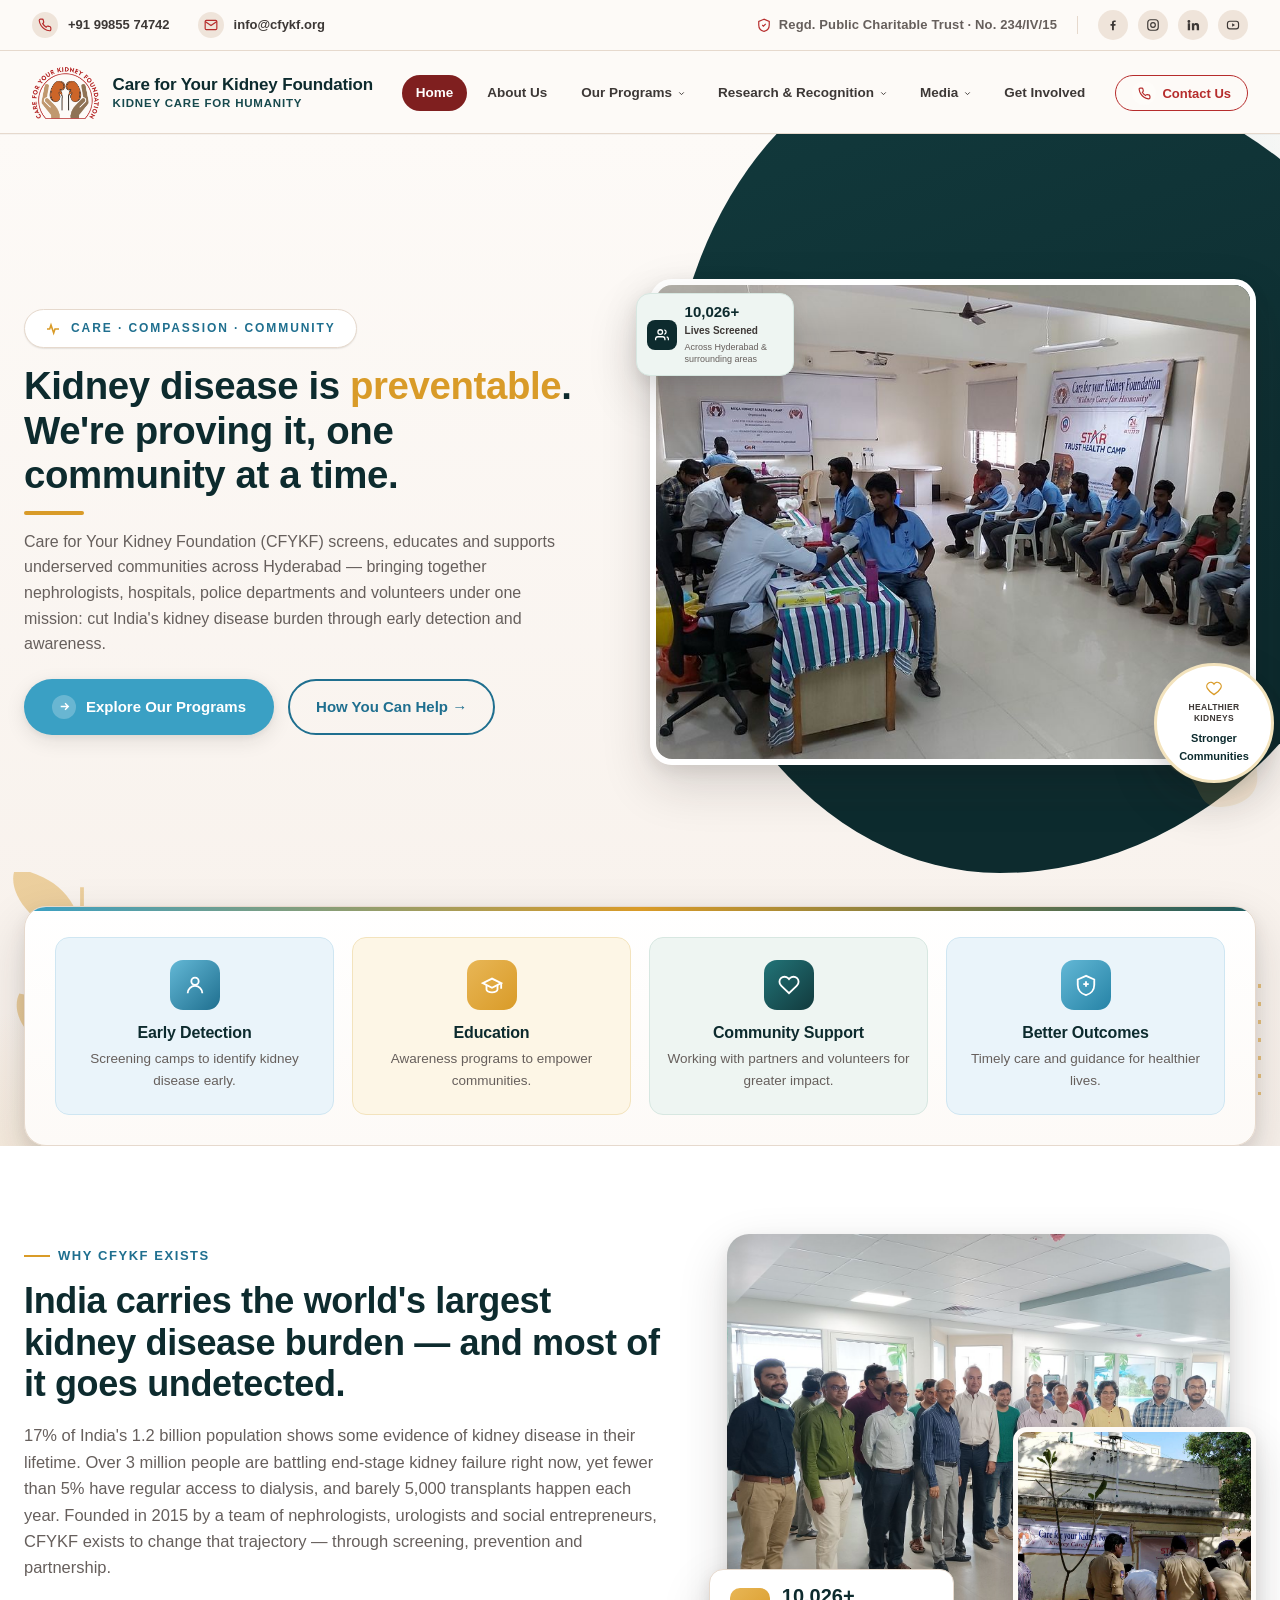
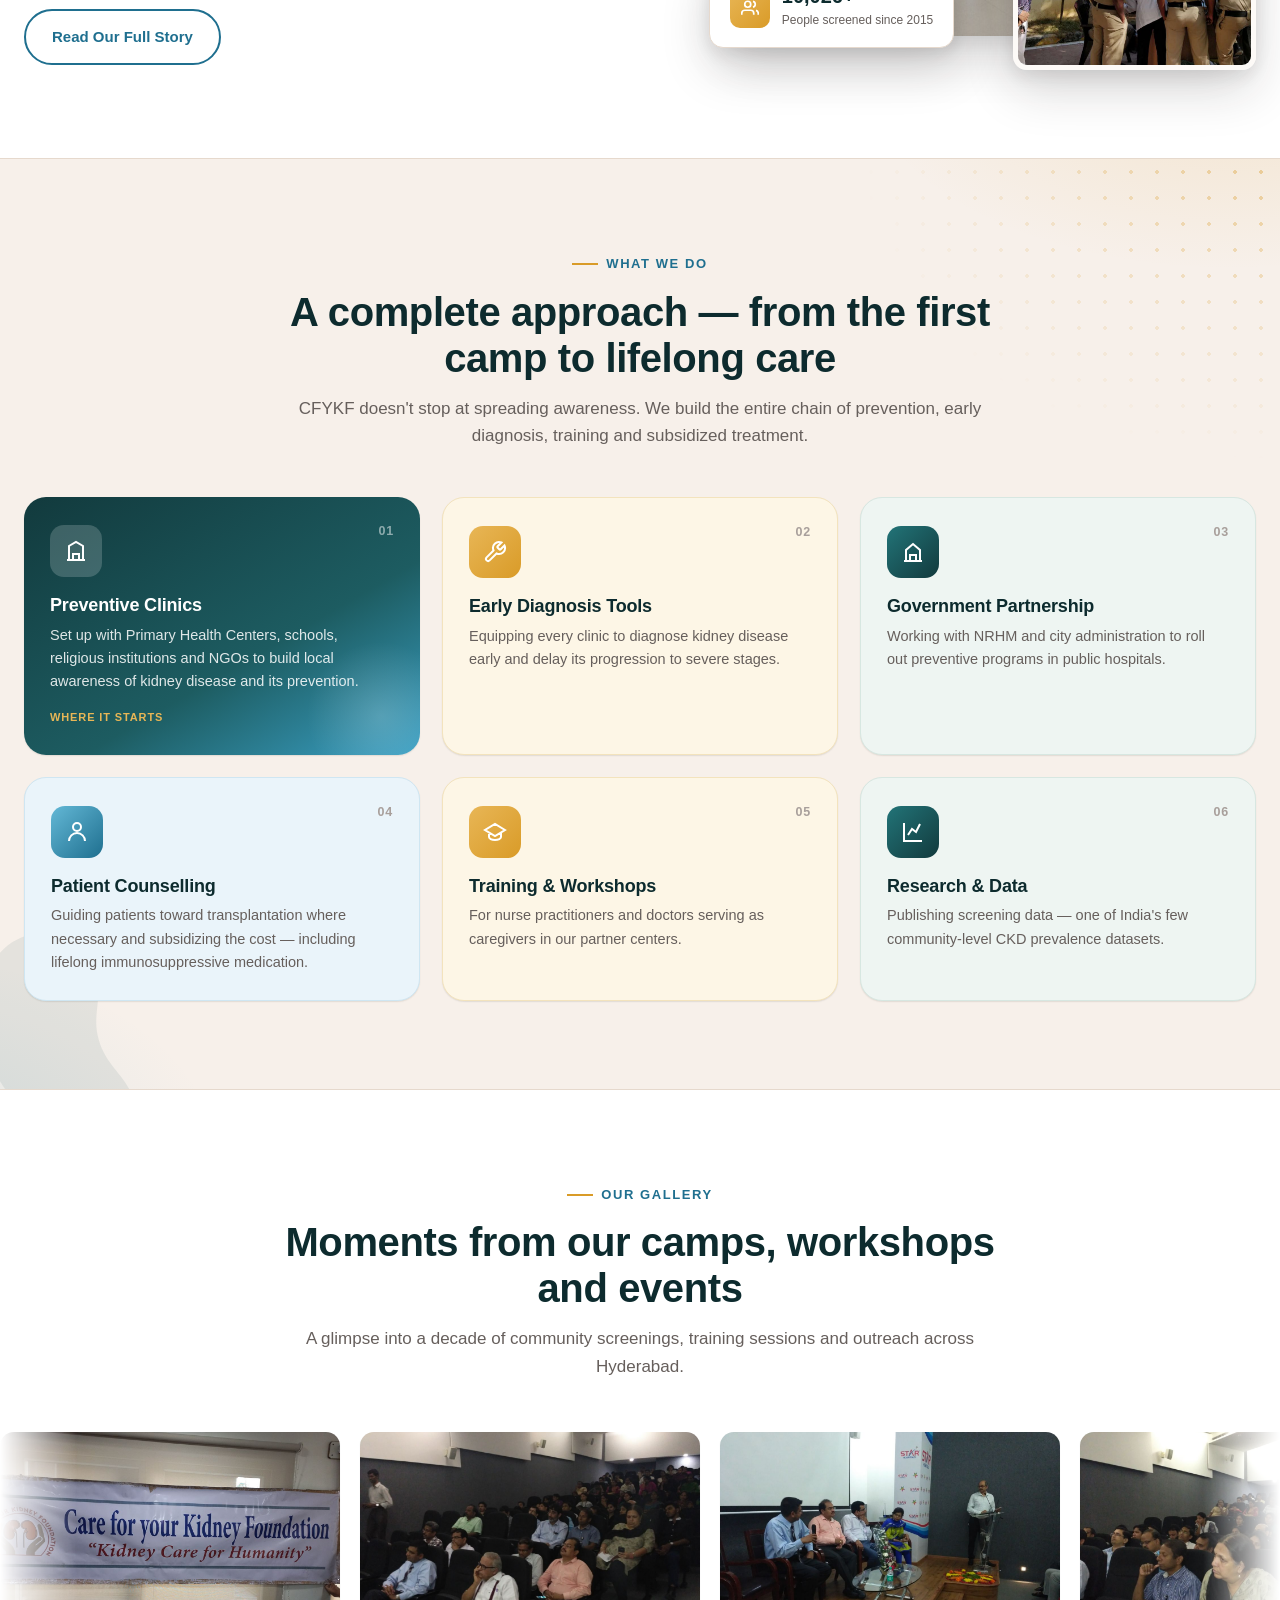
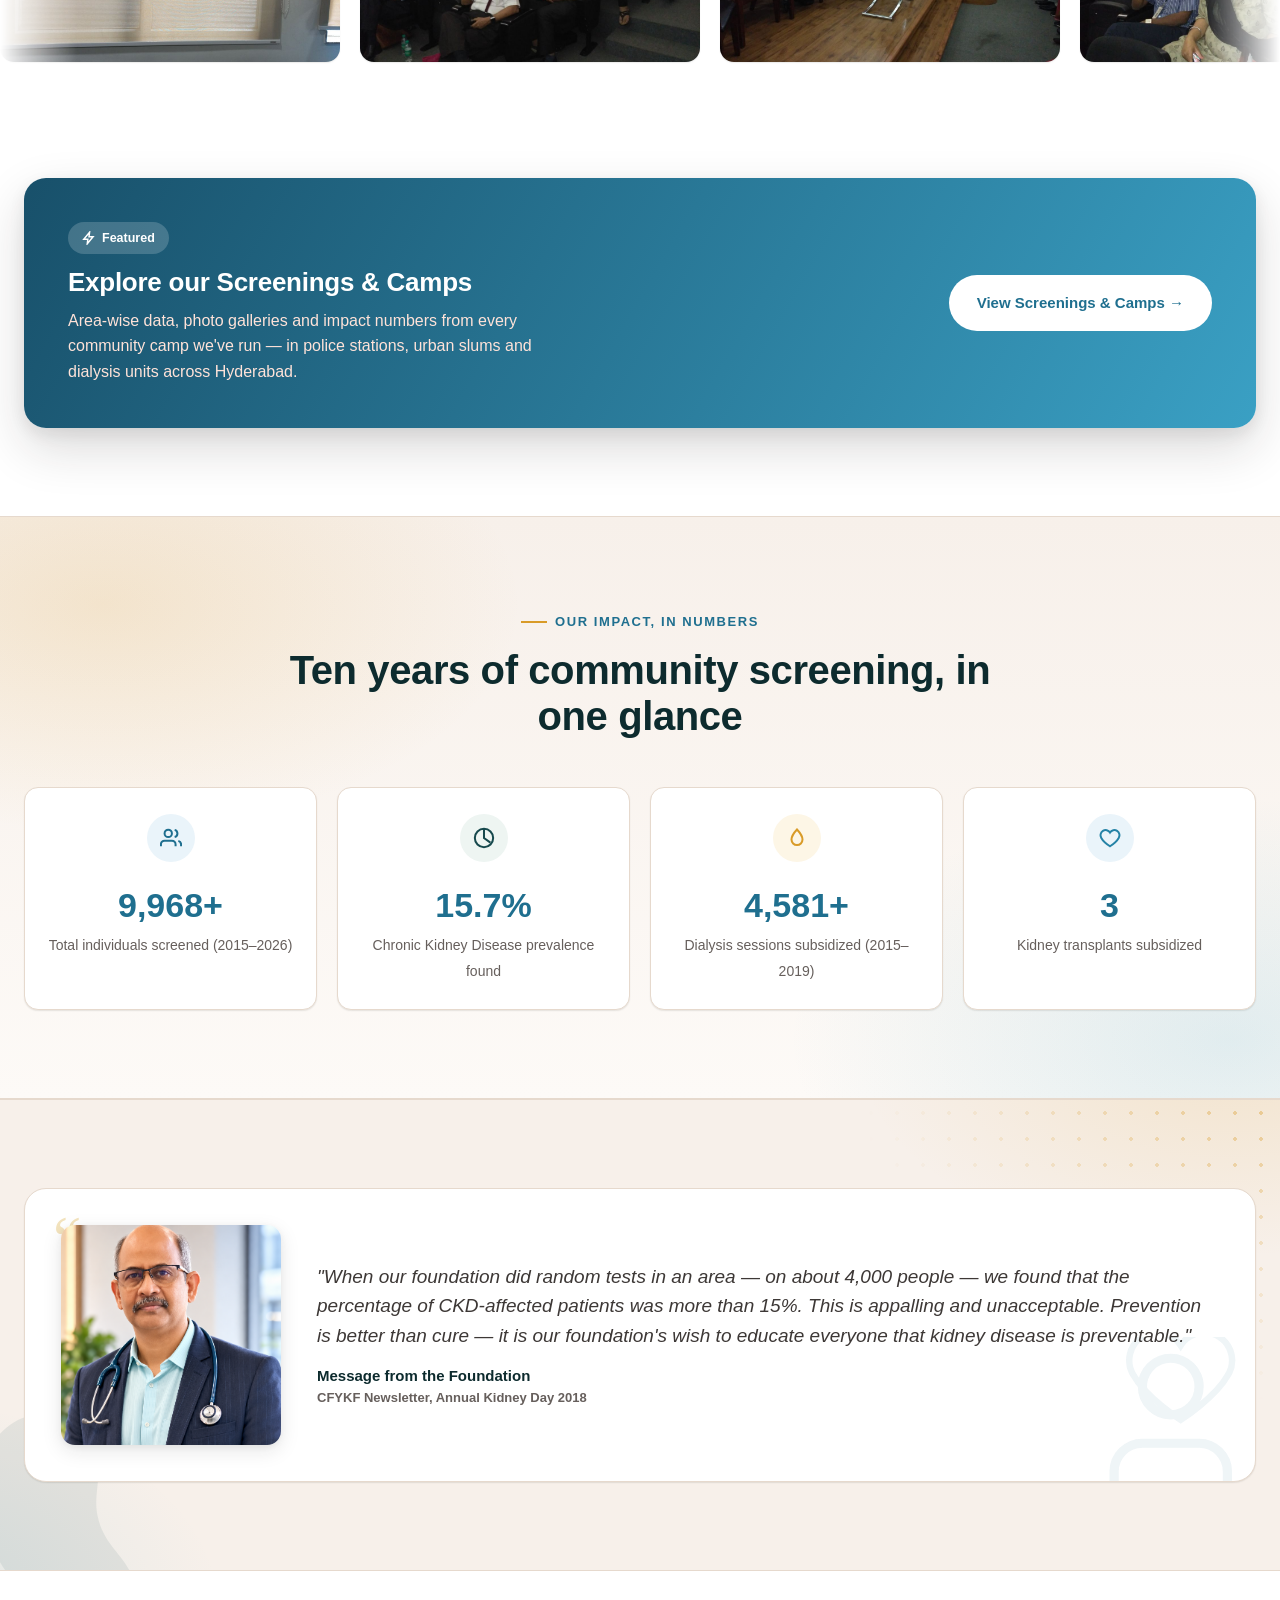
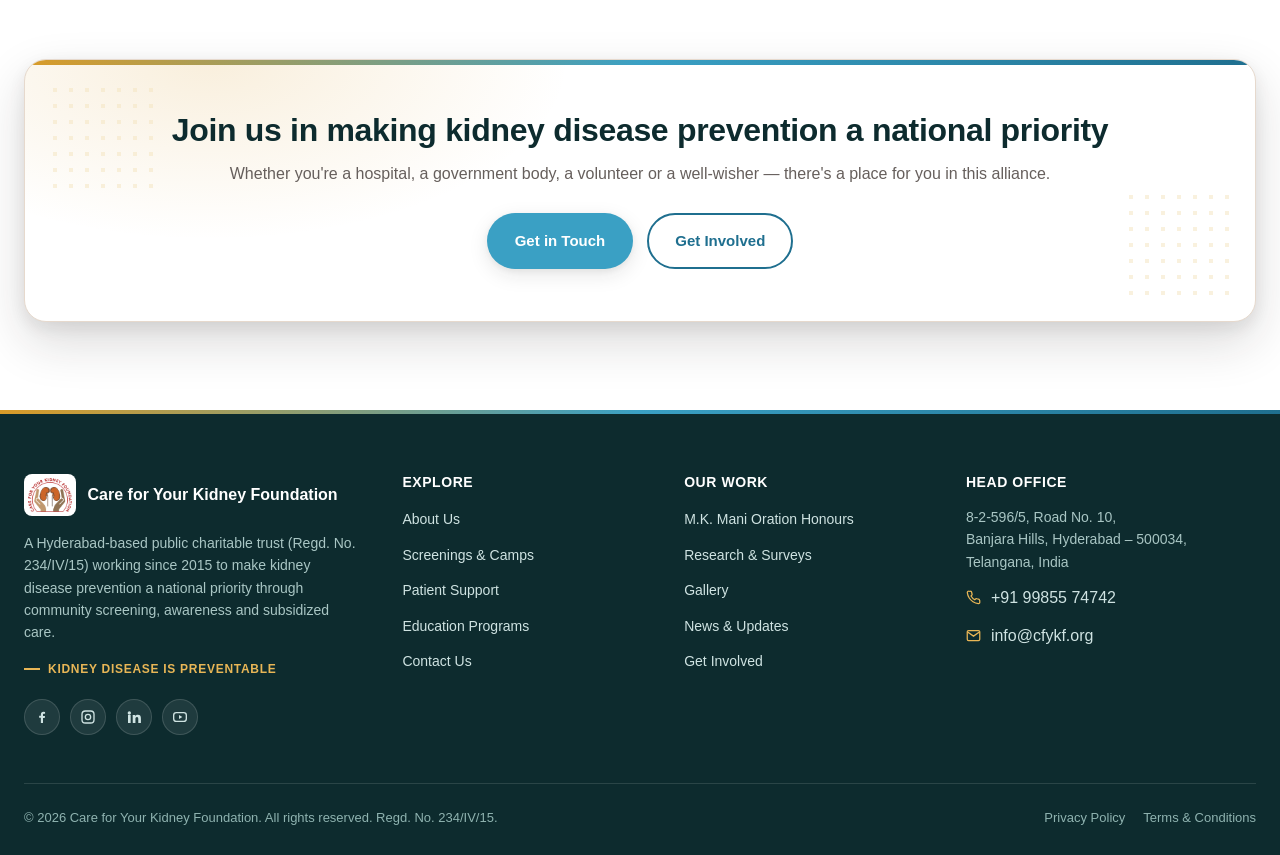
==== commit e727af49: "Search_Engine_Optimization" ====
--- a/index.html
+++ b/index.html
@@ -33,6 +33,7 @@
   "logo": "https://cfykf.org/assets/images/shared/logo.png",
   "image": "https://cfykf.org/assets/images/shared/logo.png",
   "description": "Care for Your Kidney Foundation (CFYKF) is a Hyderabad-based charitable trust working since 2015 to prevent kidney disease through community screening, awareness and subsidized treatment.",
+  "disambiguatingDescription": "An independent Hyderabad, India-based kidney disease charity (Regd. Public Charitable Trust No. 234/IV/15) — not affiliated with the U.S. National Kidney Foundation.",
   "foundingDate": "2015",
   "email": "info@cfykf.org",
   "telephone": "+91-99855-74742",
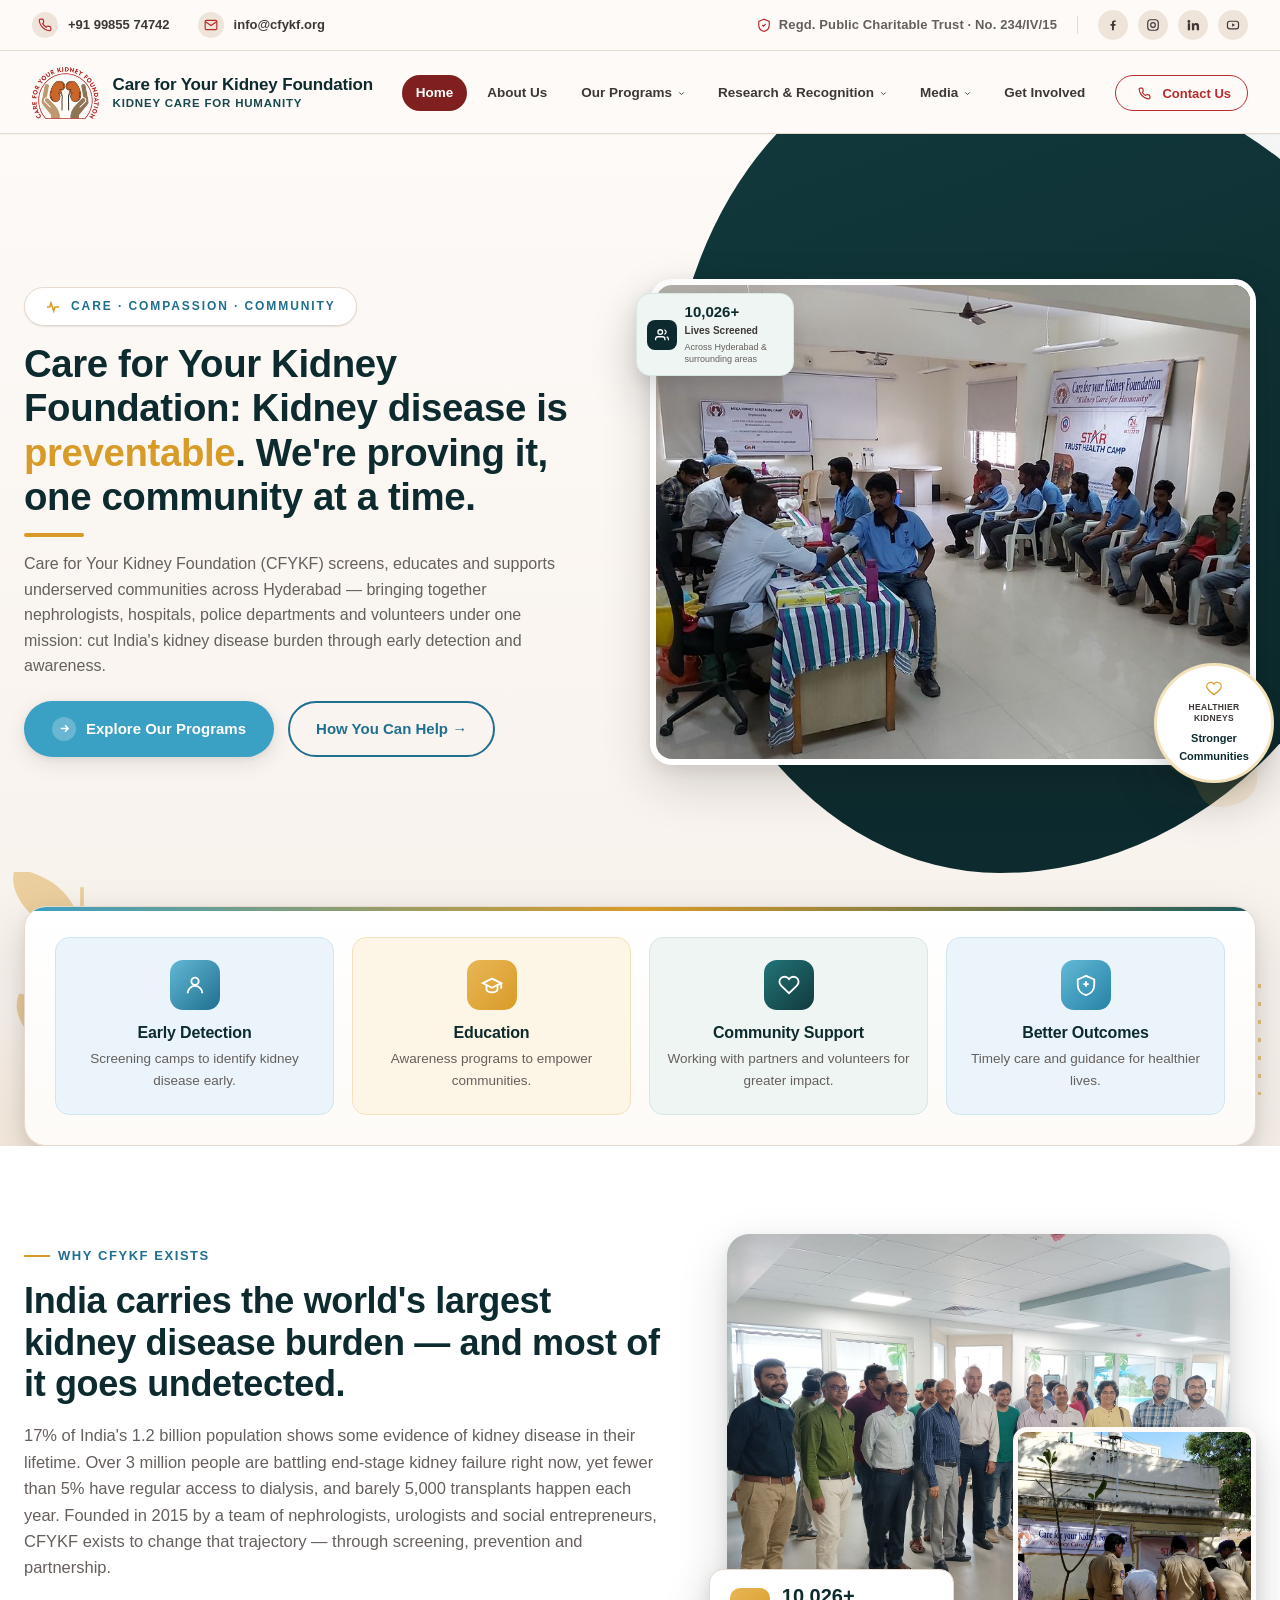
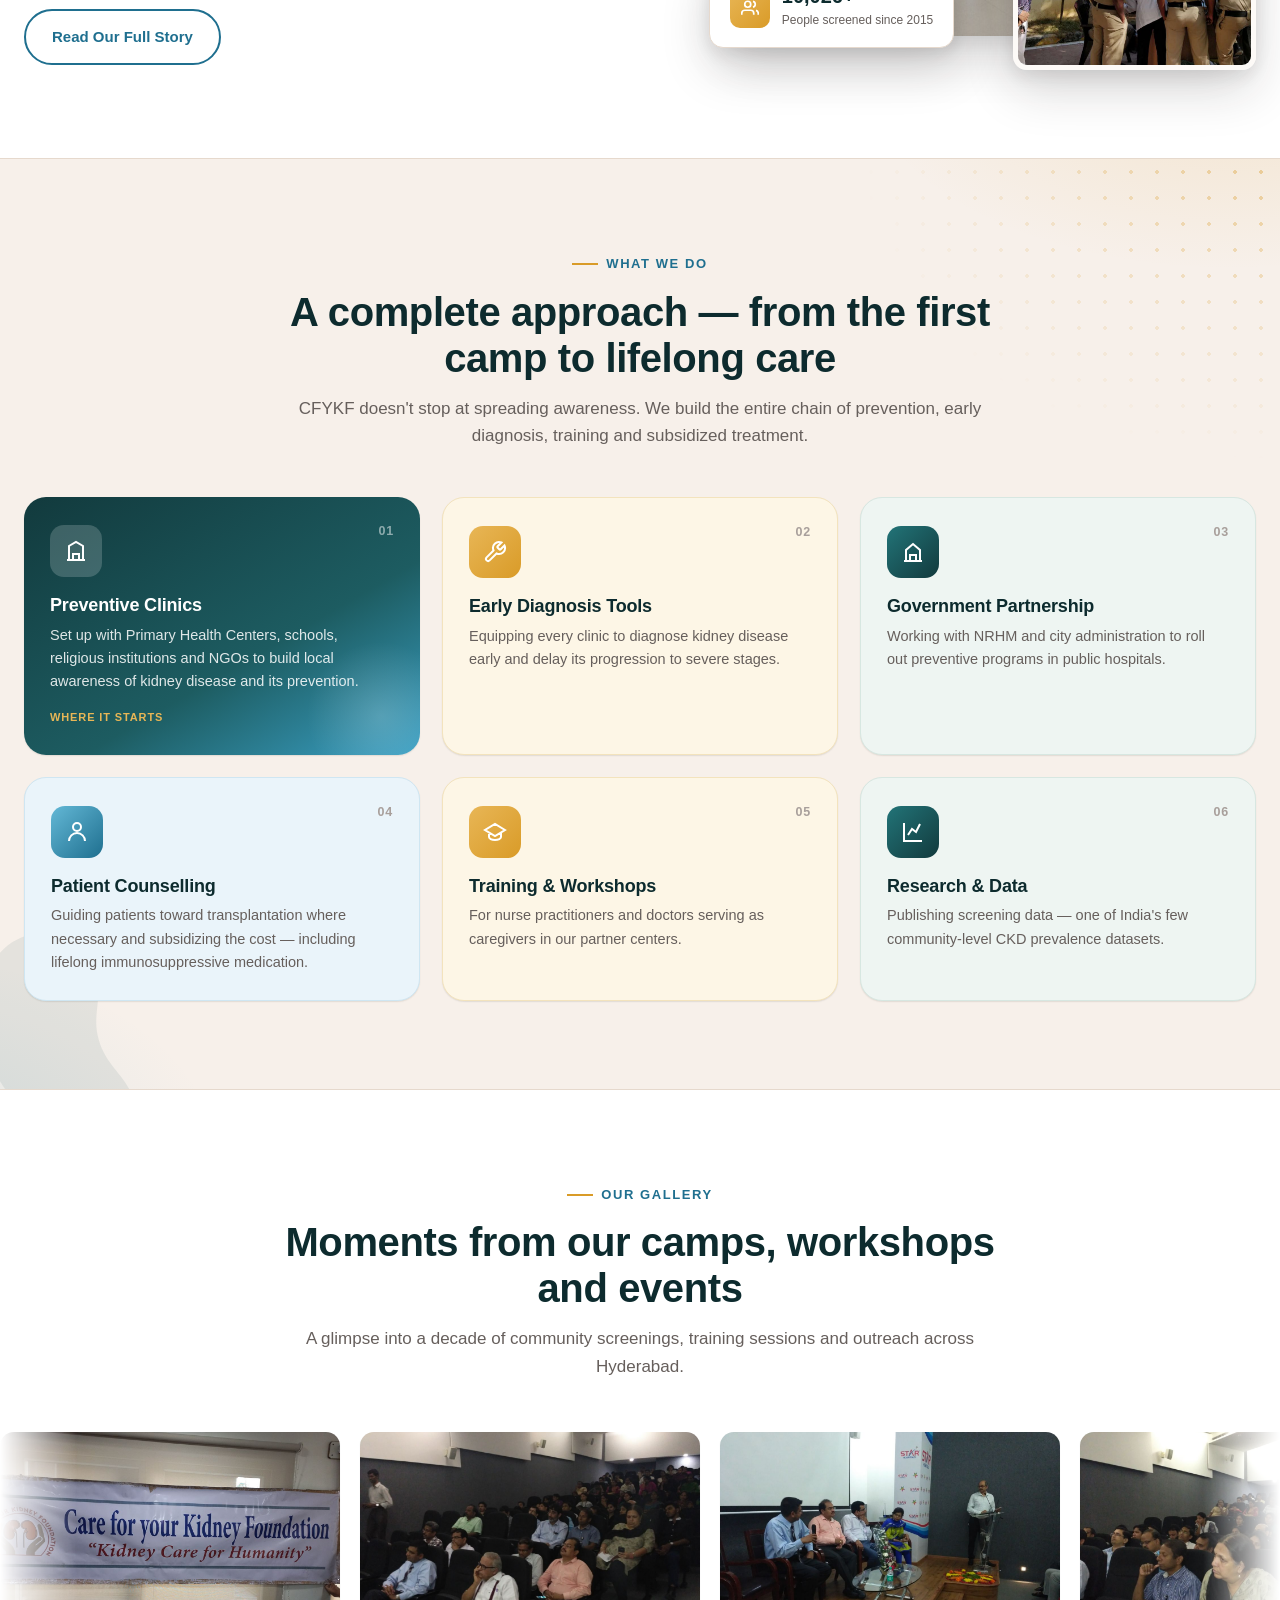
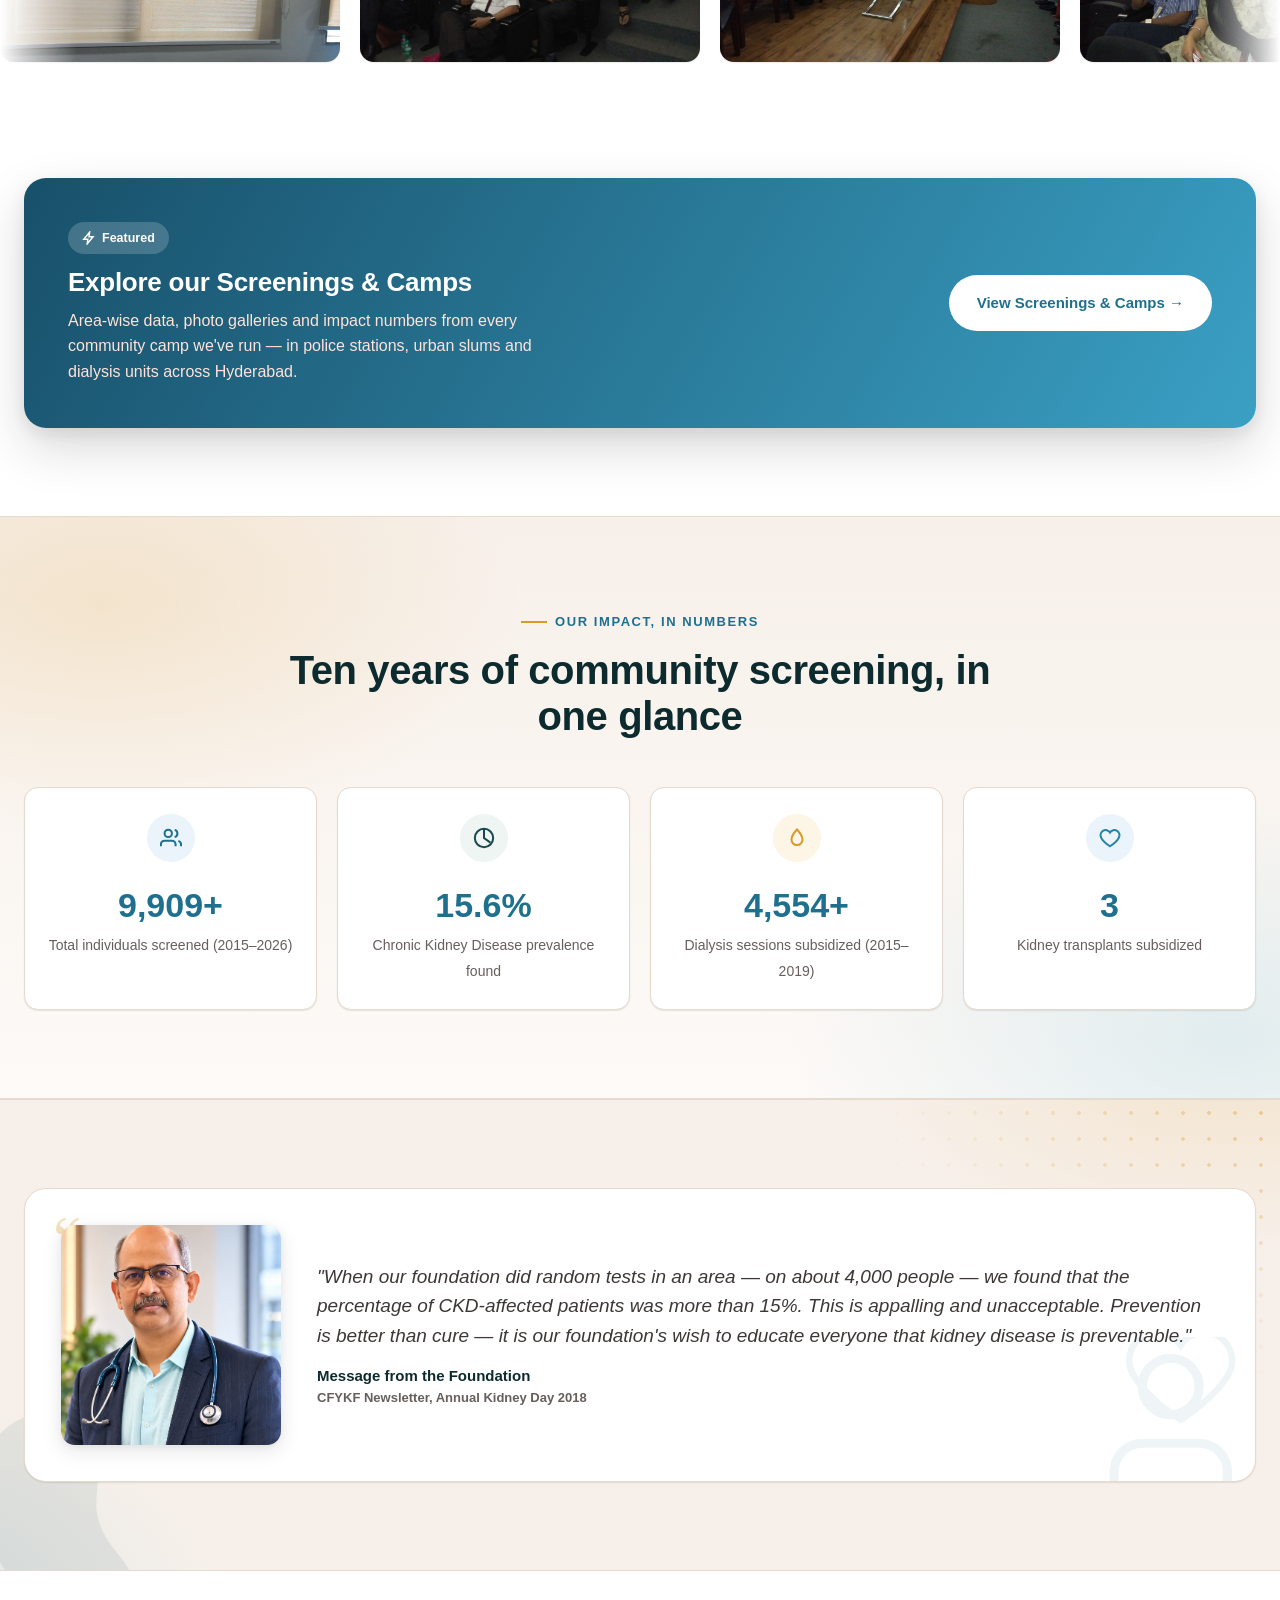
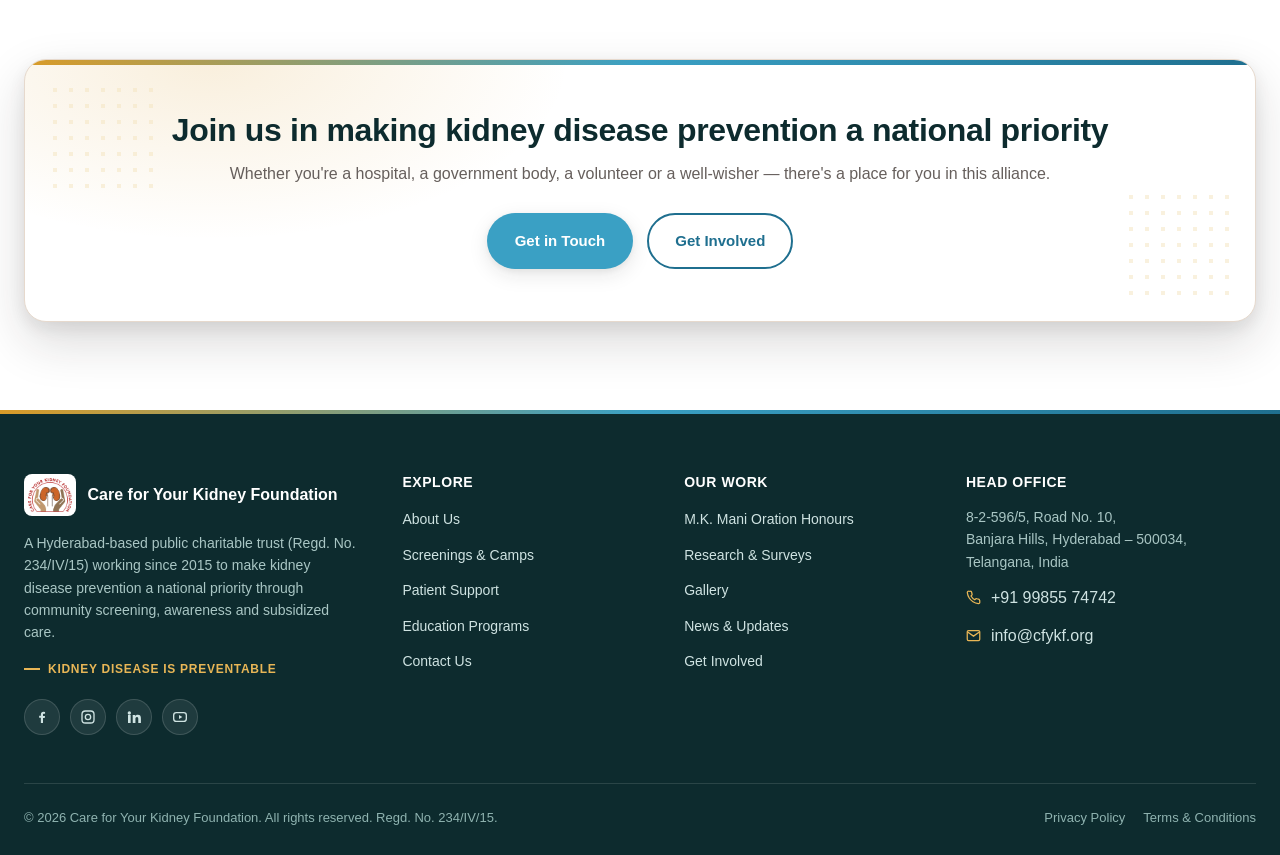
==== commit e0837d33: "Bhaskar Image added" ====
--- a/index.html
+++ b/index.html
@@ -52,6 +52,18 @@
   }
 }
 </script>
+<script type="application/ld+json">
+{
+  "@context": "https://schema.org",
+  "@type": "WebSite",
+  "@id": "https://cfykf.org/#website",
+  "url": "https://cfykf.org/",
+  "name": "Care for Your Kidney Foundation",
+  "alternateName": "CFYKF",
+  "publisher": { "@id": "https://cfykf.org/#organization" },
+  "inLanguage": "en-IN"
+}
+</script>
 </head>
 <body>
 
@@ -143,7 +155,7 @@
     <div class="hero2-grid reveal">
       <div>
         <span class="hero-badge-light"><svg class="hbl-ic" viewBox="0 0 24 24" fill="none" stroke="currentColor" stroke-width="2.4"><path d="M3 12h4l2-6 4 12 2-6h6"/></svg>Care · Compassion · Community</span>
-        <h1>Kidney disease is <em>preventable</em>. We're proving it, one community at a time.</h1>
+        <h1>Care for Your Kidney Foundation: Kidney disease is <em>preventable</em>. We're proving it, one community at a time.</h1>
         <span class="h1-accent"></span>
         <p class="lead">Care for Your Kidney Foundation (CFYKF) screens, educates and supports underserved communities across Hyderabad — bringing together nephrologists, hospitals, police departments and volunteers under one mission: cut India's kidney disease burden through early detection and awareness.</p>
         <div class="hero-actions">
--- a/css/styles.css
+++ b/css/styles.css
@@ -1312,6 +1312,12 @@
 .trustee-card .role{ font-size:13px; color:var(--maroon-700); font-weight:700; margin-top:4px; }
 .trustee-card p{ margin-top:14px; font-size:14.5px; line-height:1.6; color:var(--ink-700); text-align:left; }
 .trustee-card .lr-fact{ margin-top:16px; }
+.tc-list{
+  display:flex; flex-direction:column; gap:10px; margin-top:14px; padding-left:20px;
+  font-size:14.5px; line-height:1.6; color:var(--ink-700); text-align:left;
+}
+.tc-list li{ padding-left:2px; }
+.tc-list strong{ color:var(--teal-900); }
 @media (max-width:900px){ .trustee-grid{ grid-template-columns:1fr; max-width:440px; margin:0 auto; } }
 .lr-fact{
   display:inline-flex; align-items:center; gap:7px; padding:7px 14px;
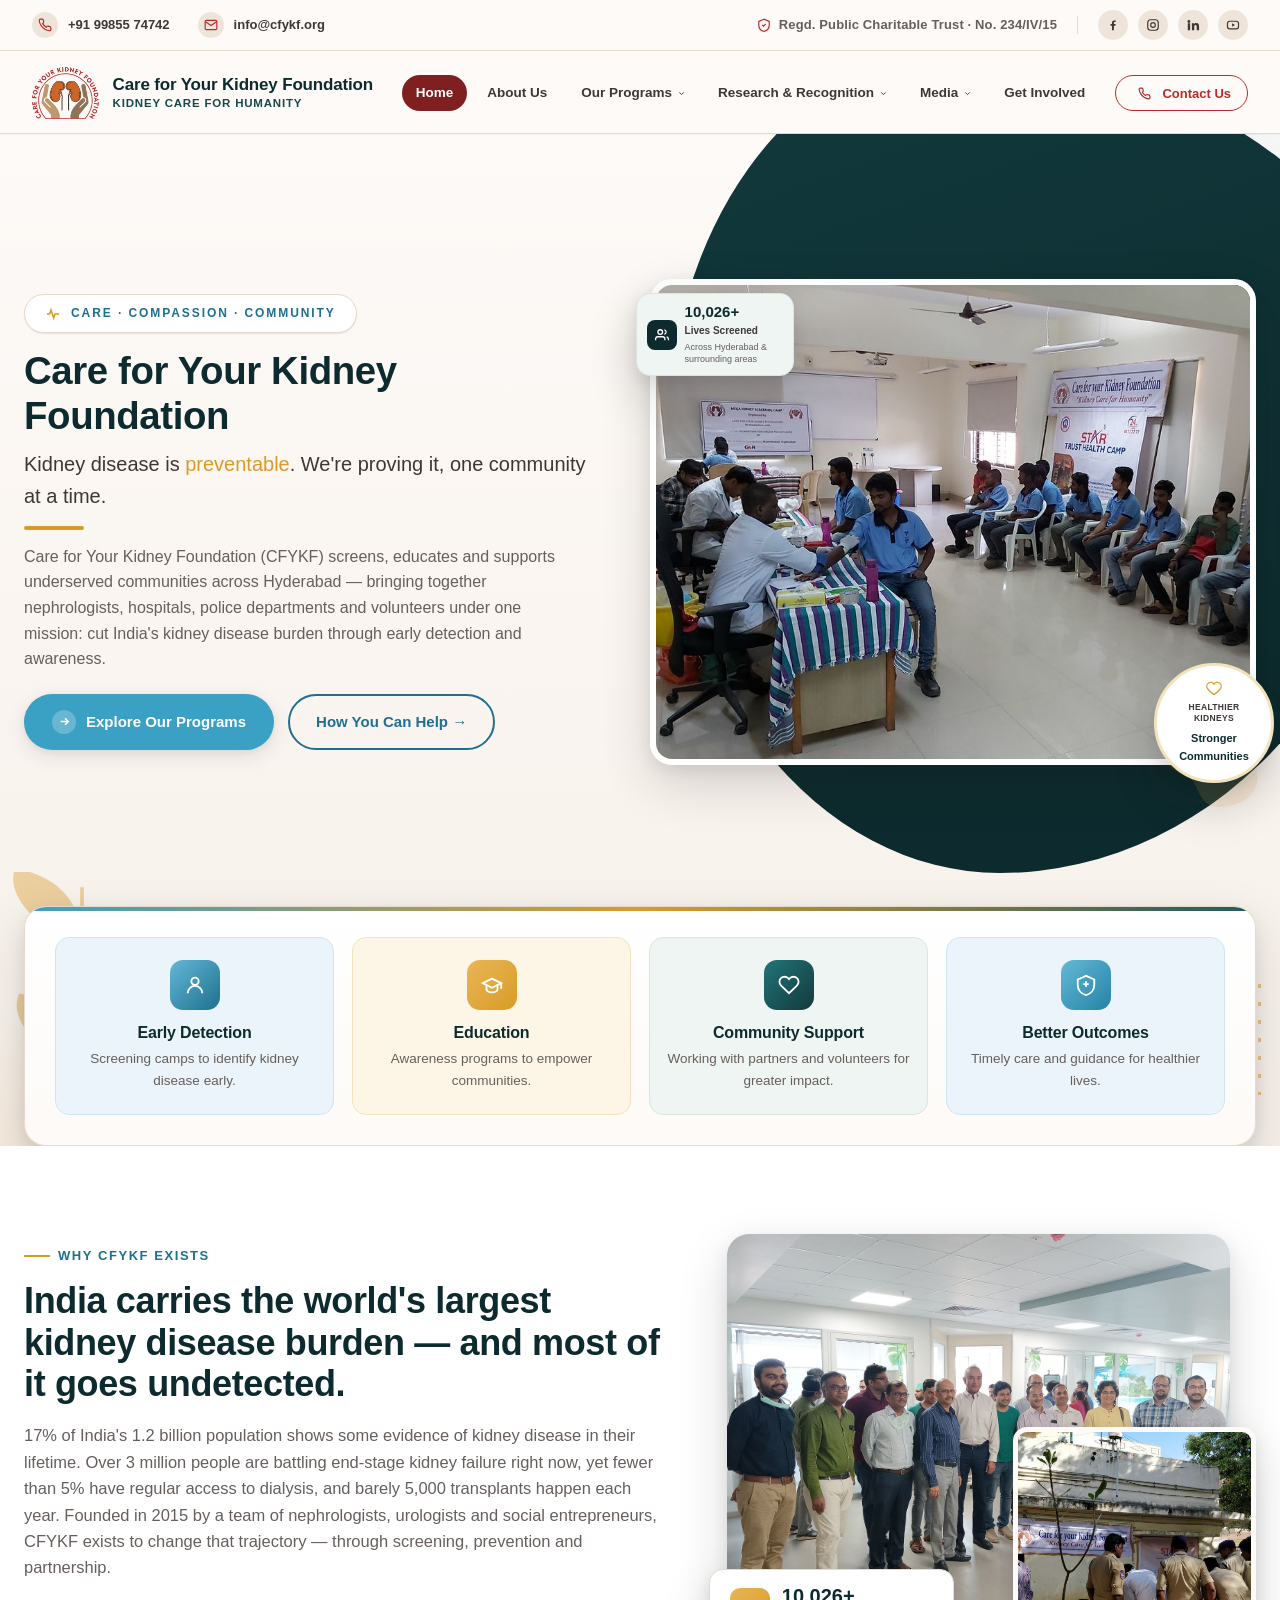
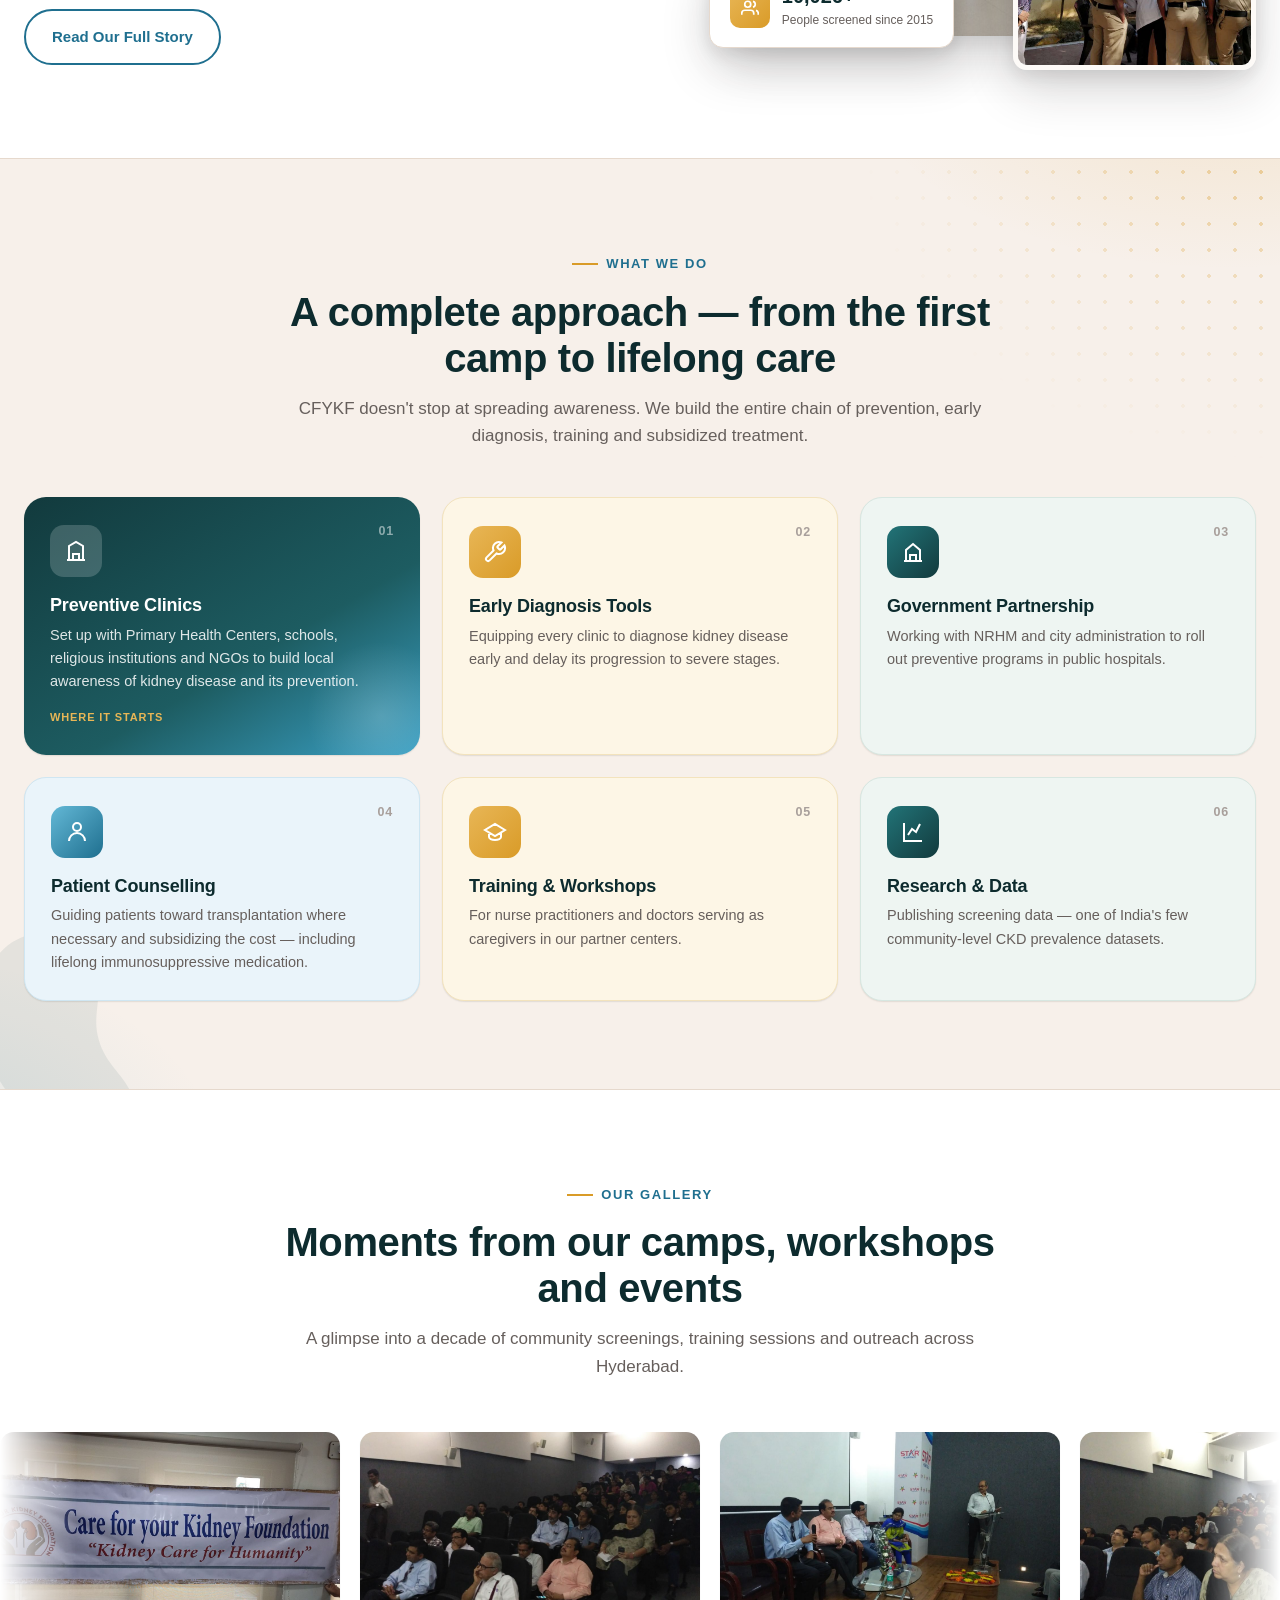
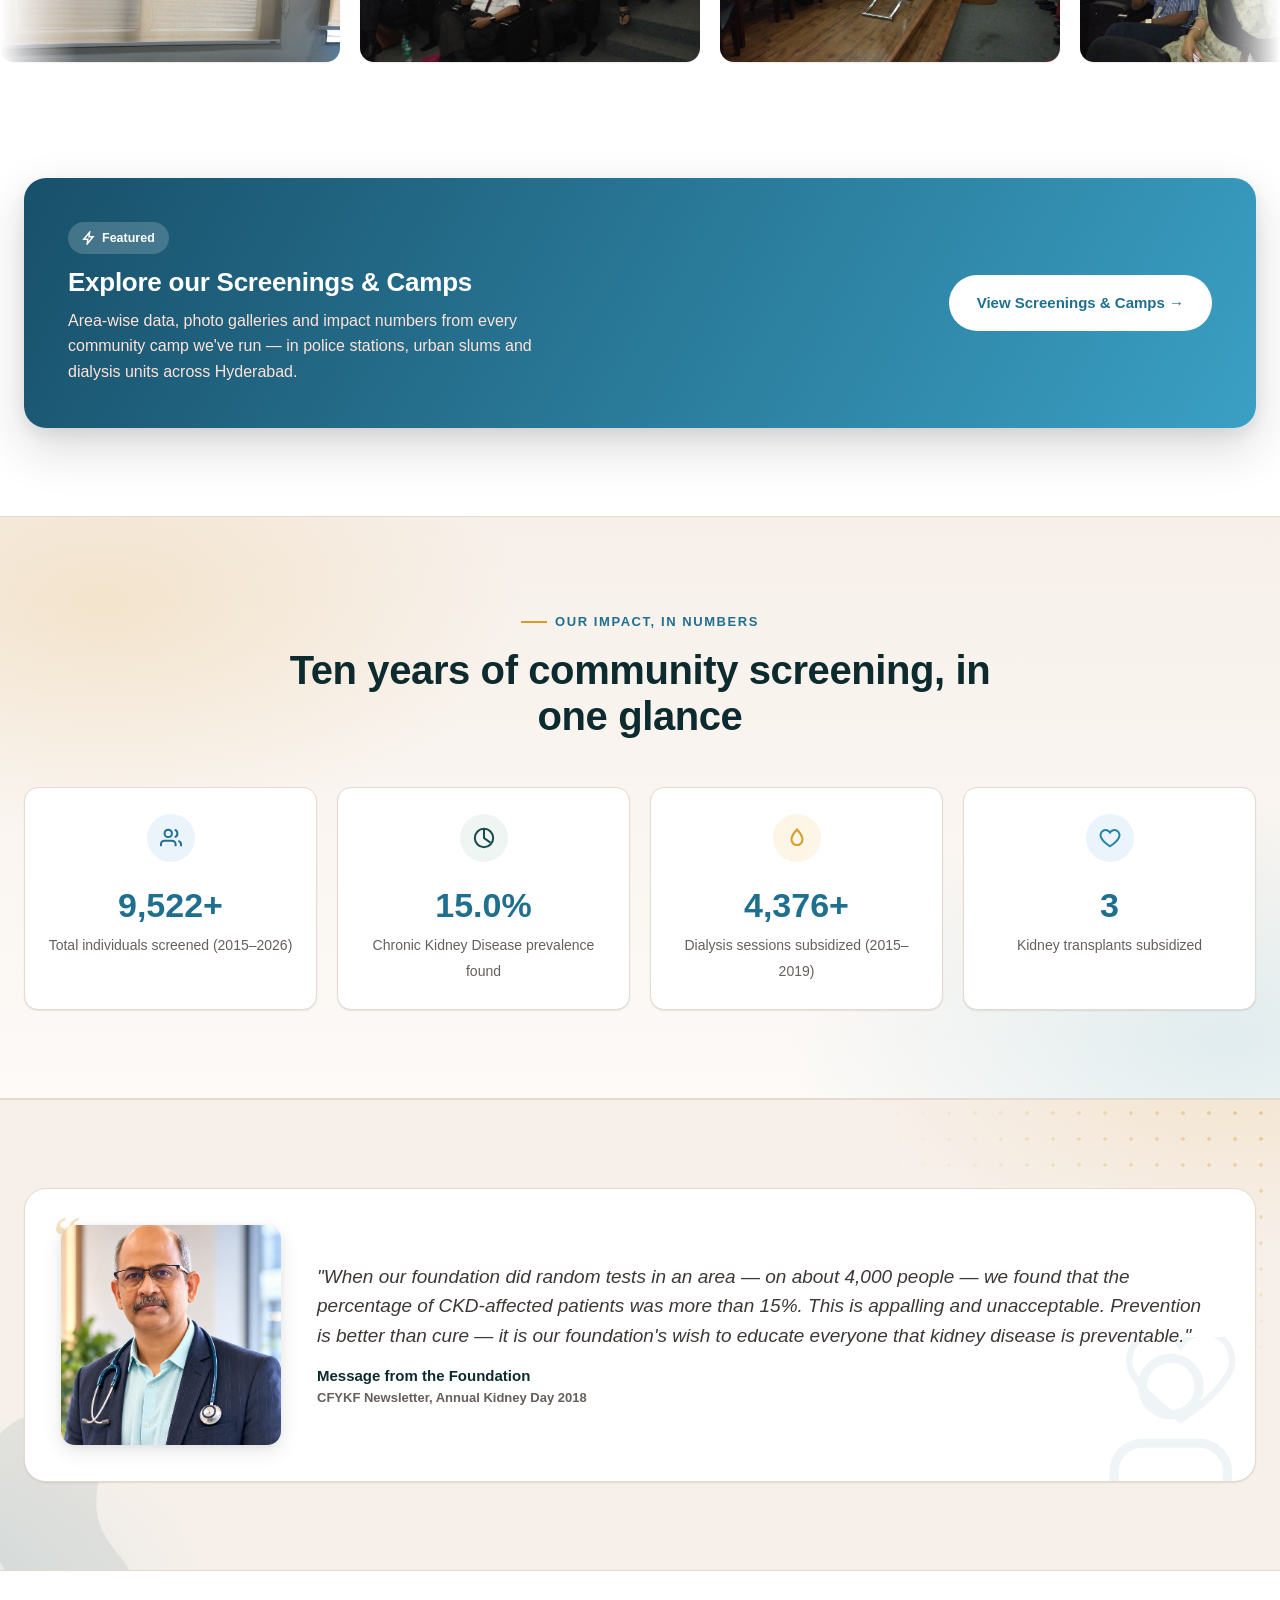
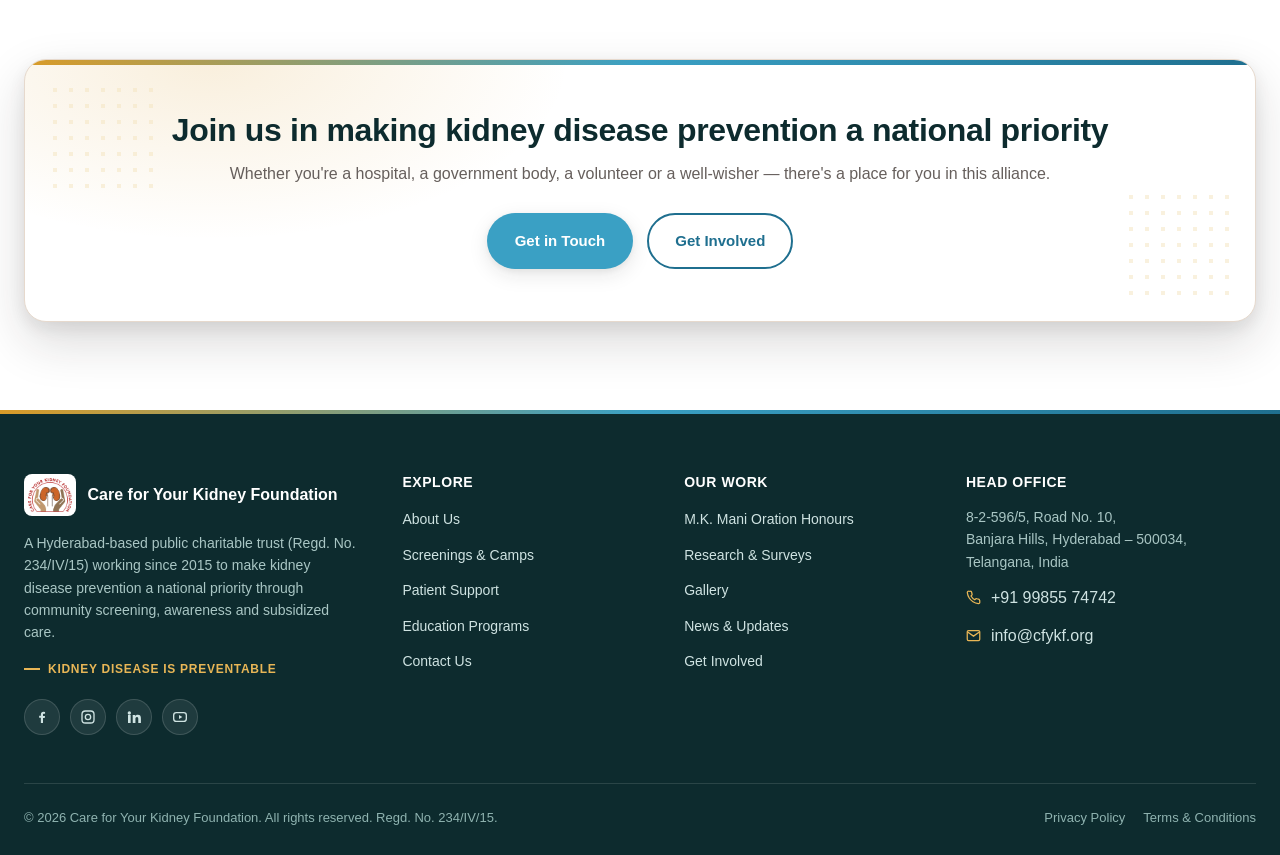
==== commit f5f14640: "Bhaskar Image added1" ====
--- a/index.html
+++ b/index.html
@@ -155,7 +155,8 @@
     <div class="hero2-grid reveal">
       <div>
         <span class="hero-badge-light"><svg class="hbl-ic" viewBox="0 0 24 24" fill="none" stroke="currentColor" stroke-width="2.4"><path d="M3 12h4l2-6 4 12 2-6h6"/></svg>Care · Compassion · Community</span>
-        <h1>Care for Your Kidney Foundation: Kidney disease is <em>preventable</em>. We're proving it, one community at a time.</h1>
+        <h1>Care for Your Kidney Foundation</h1>
+        <p class="hero2-tagline">Kidney disease is <em>preventable</em>. We're proving it, one community at a time.</p>
         <span class="h1-accent"></span>
         <p class="lead">Care for Your Kidney Foundation (CFYKF) screens, educates and supports underserved communities across Hyderabad — bringing together nephrologists, hospitals, police departments and volunteers under one mission: cut India's kidney disease burden through early detection and awareness.</p>
         <div class="hero-actions">
--- a/css/styles.css
+++ b/css/styles.css
@@ -502,7 +502,8 @@
 .hero-badge-light .dot{ width:5px; height:5px; border-radius:50%; background:var(--gold-500); flex-shrink:0; }
 .hero-badge-light .hbl-ic{ width:16px; height:16px; color:var(--gold-500); flex-shrink:0; }
 .hero2 h1{ font-size:clamp(28px,3vw,40px); color:var(--teal-900); max-width:600px; }
-.hero2 h1 em{ font-style:normal; color:var(--gold-500); }
+.hero2-tagline{ margin-top:10px; font-size:clamp(17px,1.6vw,20px); color:var(--ink-700); max-width:600px; }
+.hero2-tagline em{ font-style:normal; color:var(--gold-500); }
 .h1-accent{ display:block; width:60px; height:4px; border-radius:3px; background:var(--gold-500); margin-top:14px; }
 .hero2 p.lead{ margin-top:14px; max-width:560px; font-size:16px; color:var(--ink-500); }
 .btn .btn-ic{
@@ -525,7 +526,7 @@
      wrapper is always the last (and only other) child of .hero2-grid. */
   .hero2-grid > *:last-child{ order:-1; }
   .hero2-photo{ max-width:640px; margin:0 auto; width:100%; }
-  .hero2 h1,.hero2 p.lead{ max-width:100%; }
+  .hero2 h1,.hero2-tagline,.hero2 p.lead{ max-width:100%; }
 }
 
 /* ---------- hero2 photo overlays: floating stat card + circular badge ---------- */
